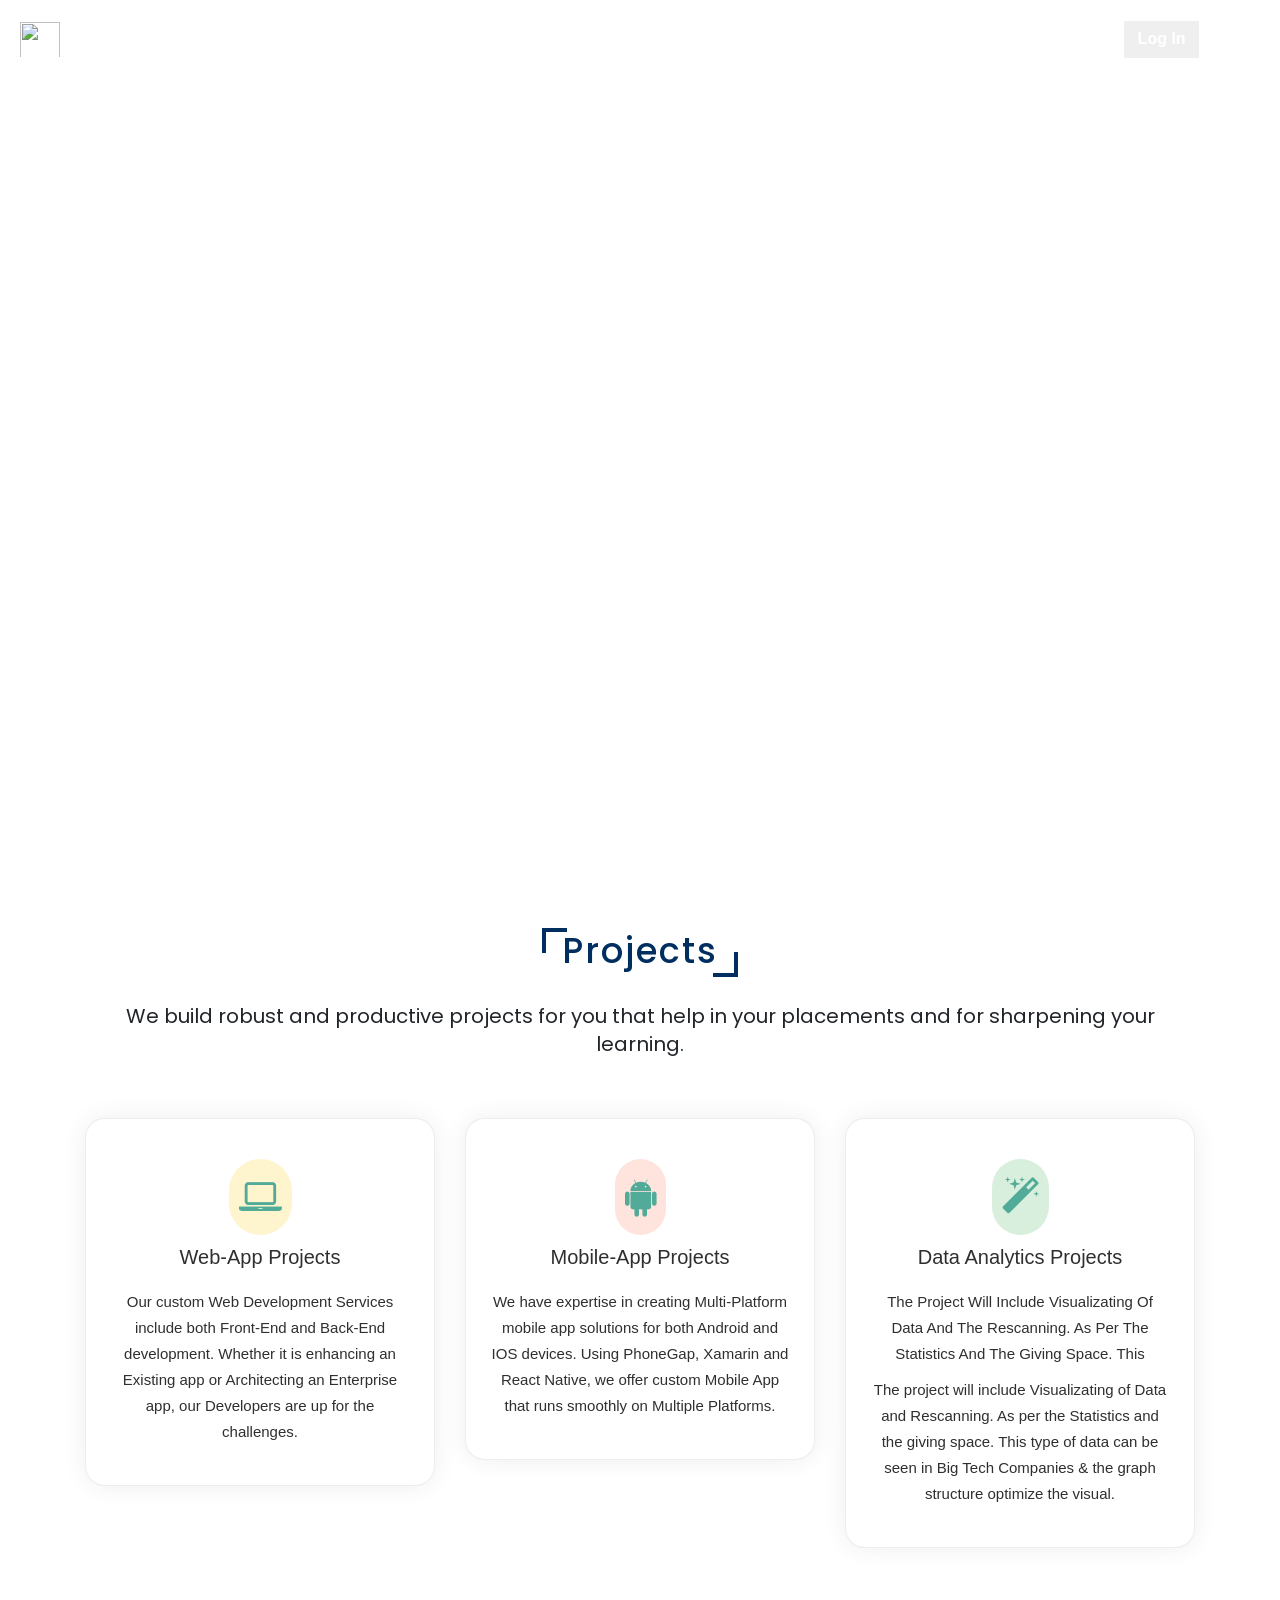
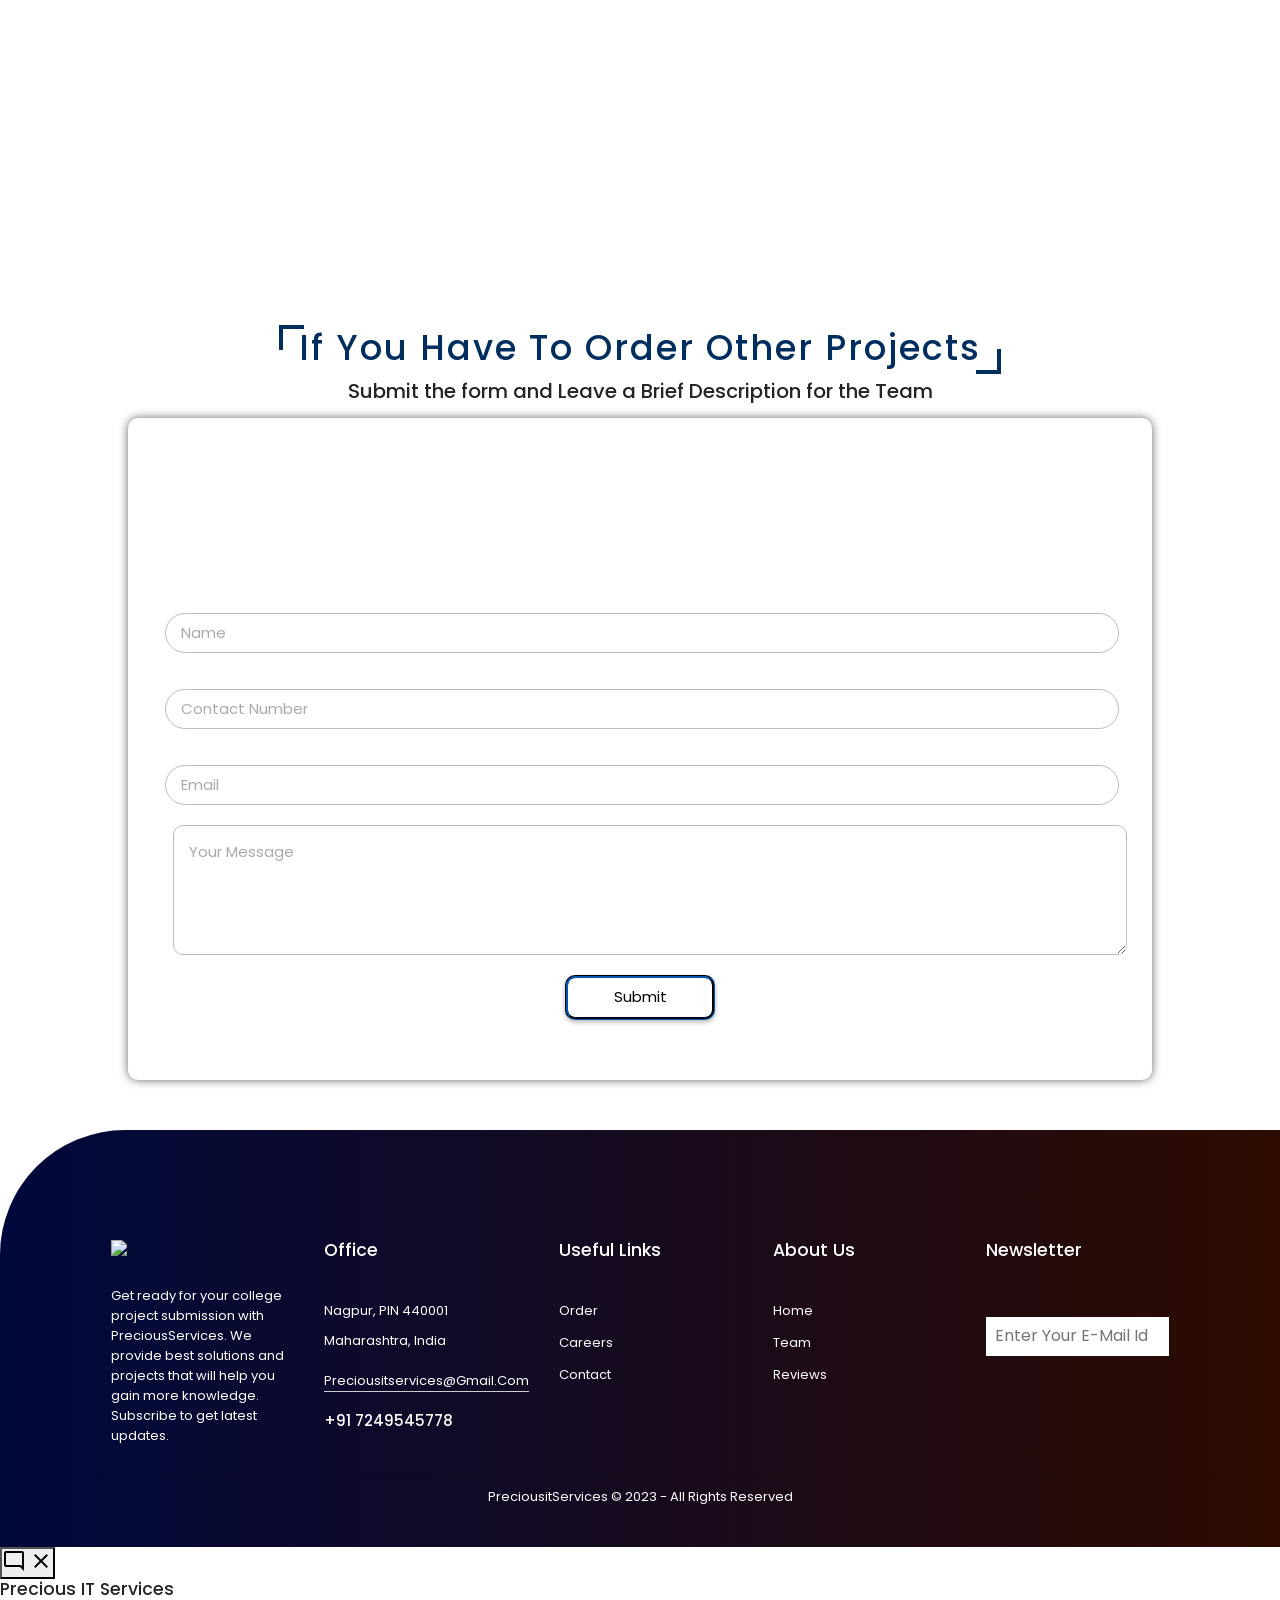
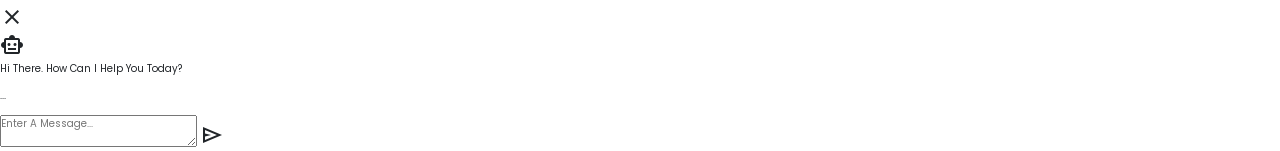
==== index.html @ ea9bac6f "Merge 4c9f98208cf8cdb0a9df28682c163d73a349647f into d1d85a013d3228b6cfa9d72f8f9e98199b10d397" ====
<!DOCTYPE html>
<html lang="en">
  <head>
    <meta charset="UTF-8" />
    <meta http-equiv="X-UA-Compatible" content="IE=edge" />
    <meta name="viewport" content="width=device-width, initial-scale=1.0" />
    <title>Precious IT Services</title>
 
    <!-- tailwindCss CDN -->
    <!-- <link href="https://cdn.jsdelivr.net/npm/tailwindcss@2.2.15/dist/tailwind.min.css" rel="stylesheet">
		<script src="https://cdn.tailwindcss.com"></script> -->
    
<!-- end ---------------->
    <link rel="stylesheet" href="./main.css" />
    

    <link
      rel="stylesheet"
      href="https://cdnjs.cloudflare.com/ajax/libs/font-awesome/5.15.3/css/all.min.css"
    />
    <script src="https://cdnjs.cloudflare.com/ajax/libs/jquery/3.6.0/jquery.min.js"></script>
    <link rel="icon" href="./images/image.png" />
    <link
      rel="stylesheet"
      href="https://cdnjs.cloudflare.com/ajax/libs/twitter-bootstrap/4.1.3/css/bootstrap.min.css"
    />
    <link
      rel="stylesheet"
      href="https://cdnjs.cloudflare.com/ajax/libs/ionicons/2.0.1/css/ionicons.min.css"
    />
    <link
      rel="stylesheet"
      href="https://cdn.jsdelivr.net/npm/bootstrap@4.5.3/dist/css/bootstrap.min.css"
      integrity="sha384-TX8t27EcRE3e/ihU7zmQxVncDAy5uIKz4rEkgIXeMed4M0jlfIDPvg6uqKI2xXr2"
      crossorigin="anonymous"
    />
    <link
      rel="stylesheet"
      href="https://stackpath.bootstrapcdn.com/font-awesome/4.7.0/css/font-awesome.min.css"
      integrity="sha384-wvfXpqpZZVQGK6TAh5PVlGOfQNHSoD2xbE+QkPxCAFlNEevoEH3Sl0sibVcOQVnN"
      crossorigin="anonymous"
    />
    <link
      href="https://fonts.googleapis.com/css2?family=Material+Symbols+Outlined"
      rel="stylesheet"
    />

    <link href="lib/bootstrap/css/bootstrap.min.css" rel="stylesheet" />
    <link href="lib/ionicons/css/ionicons.min.css" rel="stylesheet" />
    <link rel="stylesheet" href="./chatBot/style.css" />
    <link href="lib/owlcarousel/assets/owl.carousel.min.css" rel="stylesheet" />
    <link href="lib/lightbox/css/lightbox.min.css" rel="stylesheet" />
    <script
      type="text/javascript"
      src="https://cdn.jsdelivr.net/npm/@emailjs/browser@3/dist/email.min.js"
    ></script>
    
    <script type="text/javascript">
      (function () {
        emailjs.init("oUbB-IqXyvbW5JlV9");
      })();
    </script>
  </head>

  <body>
    <header class="header">
        <a href="#" class="logo"><img src="./images/pngwing.com(5).png" alt=""></a>
        <div class="fas fa-bars"></div>
        <nav class="navbar">
            <ul>
                <li><a href="#home">home</a></li>
                <li><a href="./backend/public/index.html">Projects</a></li>
                <!-- <li><a href="careers.html">career</a></li> -->
                <li><a href="#contact">contact</a></li>
                <li><a href="./ourTeam/index.html">Our team</a></li>
                <button id="login">Log In</button>
                <h3 id="name"></h3>
                <img id="image" onclick="ProfileClicked()" />
                <button onclick="logout()" id="logout">Logout</button>
            </ul>
    </nav>
    </header>

    <section id="home" class="home">
      <h1>Get IT Projects</h1>
      <h2>for Under Graduation and Post Graduation Students.</h2>
      <h2>B.E / BCA/ MCA / BSC-IT / etc.</h2>
      <div class="wave wave1"></div>
      <div class="wave wave2"></div>
      <div class="wave wave3"></div>
    </section>

    <div class="pt-5 pb-5">
      <div class="container">
        <div class="row">
          <div class="section-head col-sm-12" id="projects">
            <h1>Projects</h1>
            <p class="text-trans-none">
              We build robust and productive projects for you that help in
              your placements and for sharpening your learning.
            </p>
          </div>
          <div class="col-lg-4 col-sm-6 pointerBtn">
            <div class="item">
              <span class="icon feature_box_col_one p-3"
                ><i class="fa fa-laptop"></i
              ></span>
              <h6>Web-App Projects</h6>
              <p class="text-trans-none">
                Our custom Web Development Services include both Front-End and
                Back-End development. Whether it is enhancing an Existing app or
                Architecting an Enterprise app, our Developers are up for the
                challenges.
              </p>
            </div>
          </div>
          <div class="col-lg-4 col-sm-6 pointerBtn">
            <div class="item">
              <span class="icon feature_box_col_two p-3"
                ><i class="fa fa-android"></i
              ></span>
              <h6>Mobile-App Projects</h6>
              <p class="text-trans-none">
                We have expertise in creating Multi-Platform mobile app
                solutions for both Android and IOS devices. Using PhoneGap,
                Xamarin and React Native, we offer custom Mobile App that runs
                smoothly on Multiple Platforms.
              </p>
            </div>
          </div>
          <div class="col-lg-4 col-sm-6 pointerBtn">
            <div class="item">
              <span class="icon feature_box_col_three p-3"
                ><i class="fa fa-magic"></i
              ></span>
              <h6>Data Analytics Projects</h6>

              <p class="text-black">
                The Project will include Visualizating of Data and the
                Rescanning. As per the Statistics and the giving space. This

              <p class="text-trans-none">
                The project will include Visualizating of Data and Rescanning. As per the Statistics and the giving space. This

                type of data can be seen in Big Tech Companies & the graph
                structure optimize the visual.
              </p>
            </div>
          </div>
        </div>
      </div>
    </div>

    <script
      src="https://code.jquery.com/jquery-3.5.1.slim.min.js"
      integrity="sha384-DfXdz2htPH0lsSSs5nCTpuj/zy4C+OGpamoFVy38MVBnE+IbbVYUew+OrCXaRkfj"
      crossorigin="anonymous"
    ></script>
    <script
      src="https://cdn.jsdelivr.net/npm/bootstrap@4.5.3/dist/js/bootstrap.bundle.min.js"
      integrity="sha384-ho+j7jyWK8fNQe+A12Hb8AhRq26LrZ/JpcUGGOn+Y7RsweNrtN/tE3MoK7ZeZDyx"
      crossorigin="anonymous"
    ></script>

    <a href="#" class="back-to-top"><i class="ion-ios-arrow-up"></i></a>

    <section class="counters">
      <div class="container">
        <div class="pointerBtn">
          <i class="far fa-clock fa-4x"></i>
          <div class="counter" data-target="24">24+</div>
          <h3>Working Hours/Week</h3>
        </div>
        <div class="pointerBtn">
          <i class="fas fa-gift fa-4x"></i>
          <div class="counter" data-target="60">60+</div>
          <h3>Projects Sold</h3>
        </div>
        <div class="pointerBtn">
          <i class="fas fa-users fa-4x"></i>
          <div class="counter" data-target="52">52+</div>
          <h3>Happy Clients</h3>
        </div>
        <div class="pointerBtn">
          <i class="fas fa-award fa-4x"></i>
          <div class="counter" data-target="13">13+</div>
          <h3>Awards Received</h3>
        </div>
      </div>
    </section>

    <section id="contact" class="contact">
      <h1 class="heading">If You Have to Order Other Projects</h1>
      <h2 class="text-trans-none">Submit the form and Leave a Brief Description for the Team</h2>
    </section>

    <!-- Contact Us Form -->
    <div class="contact-in">
      <div class="contact-map">
        <iframe
          src="https://www.google.com/maps/embed?pb=!1m14!1m8!1m3!1d14886.873203334077!2d79.1199471!3d21.1237941!3m2!1i1024!2i768!4f13.1!3m3!1m2!1s0x3bd4c76047f90e8f%3A0xbab3e39d03c3251c!2sPrecious!5e0!3m2!1sen!2sin!4v1687299954489!5m2!1sen!2sin"
          width="100%"
          height="auto"
          style="border: 0"
          allowfullscreen=""
          loading="lazy"
        ></iframe>
      </div>
      <div class="contact-form">
        <form action="" id="contact-form">
        <input
          type="text"
          name="name"
          placeholder="Name"
          id="name"
          class="contact-form-txt"
          pattern="^[A-Za-z\- ']+$"
          required
        />
        <span id="name-error" class="error"></span> <!-- Validation error message for Name -->
        <input
          type="number"
          id="number"
          name="phone"
          pattern="[0-9]{10,12}"
          required
          placeholder="Contact Number"
          minlength="10"
          maxlength="12"
          class="contact-form-phone"
        />
        <span id="phone-error" class="error"></span> <!-- Validation error message for Contact Number -->
        <input
          type="email"
          name="email"
          placeholder="Email"
          id="mail"
          class="contact-form-email"
          required
        />
        <span id="email-error" class="error"></span> <!-- Validation error message for Email -->
        <textarea
          placeholder="Your Message"
          id="message"
          name="message"
          class="contact-form-txtarea"
          required
        ></textarea>
        <span id="message-error" class="error"></span> <!-- Validation error message for Message -->
        <button class="contact-form-btn" id="contact_sbmt_btn">Submit</button>
      </form>
      </div>
    </div>

    <!-- <div class="footer">
        <div class="footer-top">
            <div class="container">
                <div class="row">
                    <div class="col-lg-3 col-md-6 footer-links">
                        <h4>About Us</h4>
                        <ul>
                            <li><i class="ion-ios-arrow-forward"></i> <a href="index.html">Home</a></li>
                            <li><i class="ion-ios-arrow-forward"></i> <a href="Team.html">Team</a></li>
                            <li><i class="ion-ios-arrow-forward"></i> <a href="index.html#service">Reviews</a></li> -->
    <!-- <li><i class="ion-ios-arrow-forward"></i> <a href="#">Terms & condition</a></li> -->
    <!-- <li><i class="ion-ios-arrow-forward"></i> <a href="#">Privacy policy</a></li> -->
    <!-- </ul>
                    </div>

                    <div class="col-lg-3 col-md-6 footer-links">
                        <h4>Useful Links</h4>
                        <ul>
                            <li><i class="ion-ios-arrow-forward"></i> <a href=".index.html#portfolio">Order</a></li> -->
    <!-- <li><i class="ion-ios-arrow-forward"></i> <a href="#team">Team</a></li> -->
    <!-- <li><i class="ion-ios-arrow-forward"></i> <a href="careers.html">careers</a></li>
                            <li><i class="ion-ios-arrow-forward"></i> <a href="tel:7249545778">Contact</a></li> -->
    <!-- <li><i class="ion-ios-arrow-forward"></i> <a href="#faq">FAQ</a></li> -->
    <!-- </ul>
                    </div>

                    <div class="col-lg-3 col-md-6 footer-contact" style="font-size: 1.5rem;">
                        <h4>Contact Us</h4>
                        <p>
                            Nagpur, Maharashtra, India<br>
                            <a href="tel:7249545778" style="color: white;"><strong>Phone:</strong> +91
                                7249545778<br></a>
                            <a href="mailto:syedimtiyazali141@gmail.com" style="color: white; font-size: 1.3rem;">
                                <strong>Email:</strong> PreciousItServices@gmail.com<br></a>
                        </p>

                        <div class="social-links"> -->
    <!-- <a href="https://www.facebook.com/"><i class="ion-logo-facebook"></i></a> -->
    <!-- <a href="https://twitter.com/login?lang=en"><i class="ion-logo-twitter"></i></a> -->
    <!-- <a href="https://www.linkedin.com/in/imtiyaz-sde"><i class="ion-logo-linkedin"></i></a> -->
    <!-- <a href="https://www.instagram.com/"><i class="ion-logo-instagram"></i></a> -->
    <!-- <a href="mailto:syedimtiyazali141@gmail.com"><i class="ion-logo-googleplus"></i></a>
                        </div>

                    </div>

                    <div class="col-lg-3 col-md-6 footer-newsletter">
                        <h4>Subscription</h4>
                        <p>We Provide best solution and projects that will gain your knowledge. Subscribe and get Latest
                            Updates</p>
                        <input type="email" placeholder="Email" pname="email"><input id="subs" type="submit"
                            value="Subscribe">
                    </div>

                </div>
            </div>
        </div>

        <div class="container">
            <div class="row align-items-center">
                <div class="col-md-6 copyright" style="color: #fff; font-size: 1.3rem;">
                    Copyright &copy; 2023 PreciousitServices. All Rights Reserved.
                </div>
            </div>
        </div>
    </div> -->

    <!-- Footer-->
    <footer>
      <div class="row_f">
        <div class="col">
          <img src="./images/pngwing.com(5).png" class="logo_f" />
          <p class="text-trans-none">
            Get ready for your college project submission with PreciousServices.
            We provide best solutions and projects that will help you gain more knowledge.
            Subscribe to get latest updates.
          </p>
        </div>
        <div class="col">
          <h3>Office</h3>
          <p>Nagpur, PIN 440001</p>
          <p>Maharashtra, India</p>
          <p class="email">preciousitservices@gmail.com</p>
          <h4>+91 7249545778</h4>
        </div>
        <div class="col">
          <h3>Useful Links</h3>
          <ul>
            <li><a href=".index.html#portfolio">Order</a></li>
            <!-- <li> <a href="#team">Team</a></li> -->
            <li><a href="careers.html">careers</a></li>
            <li><a href="tel:7249545778">Contact</a></li>
            <!-- <li> <a href="#faq">FAQ</a></li> -->
          </ul>
        </div>
        <div class="col">
          <h3>About Us</h3>
          <ul>
            <li><a href="index.html">Home</a></li>
            <li><a href="./backend/public/ourTeam/index.html">Team</a></li>
            <li><a href="index.html#service">Reviews</a></li>
            <!-- <li><a href="#">Terms & condition</a></li> -->
            <!-- <li> <a href="#">Privacy policy</a></li> -->
          </ul>
        </div>
        <div class="col">
          <h3>Newsletter</h3>
          <form>
            <i class="icon ion-md-mail"></i>
            <input type="email" placeholder="Enter your e-mail id" required />
            <button type="submit"><i class="icon ion-md-send"></i></button>
          </form>
        </div>
      </div>
      <hr>
      <p class="copyright">
        PreciousitServices &copy; 2023 - All Rights Reserved
      </p>
    </footer>

    <!--   Chat Bot   -->
    <button class="chatbot__button">
      <span class="material-symbols-outlined">mode_comment</span>
      <span class="material-symbols-outlined">close</span>
    </button>
    <div class="chatbot">
      <div class="chatbot__header">
        <h3 class="chatbox__title">Precious IT Services</h3>
        <span class="material-symbols-outlined">close</span>
      </div>
      <ul class="chatbot__box">
        <li class="chatbot__chat incoming">
          <span class="material-symbols-outlined">smart_toy</span>
          <p>Hi there. How can I help you today?</p>
        </li>
        <li class="chatbot__chat outgoing">
          <p>...</p>
        </li>
      </ul>
      <div class="chatbot__input-box">
        <textarea
          class="chatbot__textarea"
          placeholder="Enter a message..."
          required
        ></textarea>
        <span id="send-btn" class="material-symbols-outlined">send</span>
      </div>
    </div>
    <!--  chat bot finish  -->
    
    <script src="./js/contact.js"></script>
    <script src="./chatBot/script.js"></script>
    <script src="./js/login.js"></script>
    <script src="./main.js"></script>
    <script src="./js/theme.js"></script>
    
    
    <script>
      // Function to scroll to the top smoothly
      function scrollToTop() {
        window.scrollTo({
          top: 0,
          behavior: "smooth",
        });
      }

      // Add an event listener to the "scroll to top" button
      const backToTopButton = document.querySelector(".back-to-top");
      backToTopButton.addEventListener("click", scrollToTop);

      // Add an event listener to show/hide the button based on scroll position
      window.addEventListener("scroll", () => {
        if (document.documentElement.scrollTop > 100) {
          backToTopButton.style.display = "block";
        } else {
          backToTopButton.style.display = "none";
        }
      });
    </script>
  </body>
</html>
---- main.css ----
@import url("https://fonts.googleapis.com/css2?family=Poppins:ital,wght@0,200;0,300;0,400;0,500;1,100;1,300;1,400;1,500&display=swap");

* {
  font-family: "Poppins", sans-serif;
  margin: 0;
  padding: 0;
  box-sizing: border-box;
  text-transform: capitalize;
  transition: all 0.2s linear;
  text-decoration: none;
  scroll-behavior: smooth;
}

html {
  font-size: 62.5%;
  scroll-behavior: smooth;
}

body {
  overflow-x: hidden;
}

.heading,
.clients .section-header h2,
.section-head h1,
.testimonials .section-header h2,
.section-head-1 h4 {
  margin: 2rem;
  padding-top: 6rem;
  display: inline-block;
  font-size: 3.5rem;
  color: #002e5f;
  position: relative;
  letter-spacing: 0.2rem;
}

.heading::before,
.heading::after,
.clients .section-header h2::before,
.clients .section-header h2::after,
.section-head h1::before,
.section-head h1::after,
.testimonials .section-header h2::before,
.testimonials .section-header h2::after,
.section-head-1 h4::before,
.section-head-1 h4::after {
  content: "";
  position: absolute;
  height: 2.5rem;
  width: 2.5rem;
  border-top: 0.4rem solid #002e5f;
  border-left: 0.4rem solid #002e5f;
}

.faq .heading::before,
.faq .heading::after {
  border-top: 0.4rem solid #00bfff;
  border-left: 0.4rem solid #00bfff;
}

.heading::before,
.clients .section-header h2::before,
.section-head h1::before,
.testimonials .section-header h2::before,
.section-head-1 h4::before {
  top: 5.8rem;
  left: -2rem;
}

.heading::after,
.clients .section-header h2::after,
.section-head h1::after,
.testimonials .section-header h2::after,
.section-head-1 h4::after {
  bottom: -0.5rem;
  right: -2rem;
  transform: rotate(180deg);
}


.text-trans-none {
  text-transform: none;
}

/*------ dark mode -----*/
label{
  position: absolute;
  width: 45px;
  height: 22px;
  right: 2px;
  top:12px;
  border: 2px solid;
  border-radius: 20px;
}
label:before{
  position: absolute;
  content: "";
  width:  20px;
  height: 20px;
  left: 1px;
  top:1px;
  border-radius: 50%;
  cursor: pointer;
  background: #000;
  transition: 0.4s;
}

label.active:before{
  left: 23px;
  background: #fff;
  /* background: black; */
}
body.night{
  background: #000;
  color: #fff;
 
}

/* ---------- */

.row .btn {
  outline: none;
  border: none;
  border-radius: 5rem;
  background: white;
  border-style: groove;
  border-color: #002e5f;
  font-size: 1.5rem;
  cursor: pointer;
  height: 3.5rem;
  width: 15rem;
  box-shadow: 0 0.2rem 0.5rem rgba(0, 0, 0, 0.3);
}

.communicate .btn {
  outline: none;
  border: none;
  border-radius: 5rem;
  background: white;
  border-style: groove;
  border-color: #002e5f;
  font-size: 1.5rem;
  cursor: pointer;
  height: 3.5rem;
  width: 15rem;
  box-shadow: 0 0.2rem 0.5rem rgba(0, 0, 0, 0.3);
}

.row .btn:hover {
  letter-spacing: 0.1rem;
  opacity: 0.9;
  color: white;
  background: #002e5f;
}

.communicate .btn:hover {
  letter-spacing: 0.1rem;
  opacity: 0.9;
  color: white;
  background: #00bfff;
}

.header {
  display: flex;
  align-items: center;
  justify-content: space-between;
  width: 100%;
  padding: 1rem 2rem;
  position: fixed;
  top: 0;
  left: 0;
  z-index: 100;
  position: fixed;
}

.header .logo img {
  width: 4rem;
  height: 4rem;
  padding-bottom: 0.5em;
  top: 0;
  left: 0;
}

.header .navbar ul {
  list-style-type: none;
  display: flex;
  align-items: center;
  padding-top: 0.5rem;
  justify-content: space-around;
}


.header .navbar ul button {
  width: 6vw;
  height: 4.3vh;
  flex-wrap: wrap;
  /* background: transparent; */
  color: rgb(255, 255, 255);
  font-size: medium;
  border: 0.5px solid white;
  font-family: "Segoe UI", Tahoma, Geneva, Verdana, sans-serif;
  font-weight: 600;
  padding: 1px;
  justify-content: center;
  text-align: center;
}


.header .navbar ul button:hover {
  background-color: #227ebb;
  transition: 0.2s;
  transform: ease-in-out;
}

/* name of the user */
.nameCSS {
  color: white;
  margin: 0 1em;
  border: 0.5px solid white;
  padding: 0.2em;
  font-weight: 550;
}

/* image for user */
#image {
  width: 5em;
  border-radius: 50%;
  cursor: pointer;
}

/* logout btn */
#logout {
  margin: 0.2em 1em 0.1em 1em;
  display: none;
}
/* .login {
  margin: 0.2em 1em 0.1em 1em;
  border: none;
  background-color: #2d0b00;
} */

.header .navbar ul li {
  margin: 0 1.5rem;
}

.header .navbar ul li a {
  font-size: 2rem;
  color: #fff;
}

.header .navbar ul li a:hover {
  color: #2d5c6b;
  text-decoration: underline;
}

.header .logo i {
  padding: 0.5rem;
}

.header .fa-bars {
  color: #fff;
  cursor: pointer;
  font-size: 3rem;
  display: none;
}

.home {
  min-height: 100vh;
  width: 100vw;
  background-image: url(./images/img1.jpg);
  background-size: cover;
  display: flex;
  align-items: center;
  justify-content: center;
  flex-flow: column;
  text-align: center;
  padding: 0 1rem;
  position: relative;
  overflow: hidden !important;
}

.home h1 {
  color: #fff;
  font-size: 5.5rem;
}

.home h2 {
  color: #fff;
  font-size: 3rem;
}

.home .wave {
  position: absolute;
  bottom: -0.5rem;
  left: 0;
  height: 11rem;
  width: 100%;
  background: url(../public/home/images/wave.png);
  background-size: 100rem 11rem;
  animation: waves 8s linear infinite;
  background-repeat: repeat-x;
}

.home .wave2 {
  animation-direction: reverse;
  animation-duration: 6s;
  opacity: 0.3;
}

.home .wave3 {
  animation-duration: 4s;
  opacity: 0.5;
}

@keyframes waves {
  0% {
    background-position-x: 0;
  }

  100% {
    background-position-x: 100rem;
  }
}

.about {
  min-height: 55vh;
  width: 100vw;
  top: -3rem;
  text-align: center;
  position: relative;
  overflow: hidden;
  line-height: 10rem;
}

.about .row {
  line-height: 4rem;
  display: flex;
  align-items: center;
  justify-content: space-around;
  padding: 0 4rem;
}

.about .row .content {
  text-align: center;
}

.about .row .content h3 {
  font-size: 3rem;
  color: black;
}

.about .row .content p {
  font-size: 2rem;
  color: #333;
  padding: 1rem 0;
}

.pt-5 .container .row .section-head p {
  font-size: 2rem;
  padding: 1rem 0;
  
}

.section-head {
  margin-bottom: 60px;
  text-align: center;
  margin-top: -8rem;
  text-emphasis-color: #fff;
}

.section-head p {
  font-size: 20px;
  line-height: 28px;
  text-align: center;
}

.item {
  background-color: #1e1d1d;
  text-align: center;
  padding: 30px 25px;
  box-shadow: 0 0 25px rgba(0, 0, 0, 0.07);
  border-radius: 20px;
  margin-bottom: 30px;
  margin-top: -2rem;
  border: 5px solid rgba(0, 0, 0, 0.07);
  -webkit-transition: all 0.5s ease 0s;
  transition: all 0.5s ease 0s;
}

.item:hover {
  background: #c8d8e4;
  box-shadow: 0 8px 20px 0 rgba(0, 0, 0, 0.2);
  -webkit-transition: all 0.5s ease 0s;
  transition: all 0.5s ease 0s;
}

.item:hover .item,
.item:hover span.icon {
  background: #fff;
  border-radius: 10px;
  -webkit-transition: all 0.5s ease 0s;
  transition: all 0.5s ease 0s;
}

.item h6 {
  font-size: 2rem;
}

.item:hover h6,
.item:hover p {
  color: #2b6777;
  text-emphasis-color: #fff;
  -webkit-transition: all 0.5s ease 0s;
  transition: all 0.5s ease 0s;
}

.item .icon {
  font-size: 40px;
  margin-bottom: 25px;
  color: yellow;
  width: 90px;
  height: 90px;
  line-height: 96px;
  border-radius: 50px;
}

.item .feature_box_col_one {
  background: rgba(247, 198, 5, 0.2);
  color: #52ab98;
}

.item .feature_box_col_two {
  background: rgba(255, 77, 28, 0.15);
  color: #52ab98;
}

.item .feature_box_col_three {
  background: rgba(0, 147, 38, 0.15);
  color: #52ab98;
}

.item .feature_box_col_four {
  background: rgba(0, 108, 255, 0.15);
  color: #52ab98;
}

.item .feature_box_col_five {
  background: rgba(146, 39, 255, 0.15);
  color: #52ab98;
}

.item .feature_box_col_six {
  background: rgba(23, 39, 246, 0.15);
  color: #52ab98;
}

.item p {
  font-size: 15px;
  line-height: 26px;
  color: #2f2f2f;
}

.item h6 {
  margin-bottom: 20px;
  color: #2f2f2f;
}

.counters {
  background-image: url(../images/img2.jpg);
  background-size: cover;
  background-attachment: fixed;
  background-repeat: no-repeat;
  color: #fff;
  padding: 40px 20px;
}

.counters .container {
  display: grid;
  grid-template-columns: repeat(4, 1fr);
  grid-gap: 30px;
  text-align: center;
}

.counters i {
  color: #fff;
  margin-bottom: 5px;
}

.counters .counter {
  font-size: 45px;
  margin: 10px 0;
}

@media (max-width: 700px) {
  .counters .container {
    grid-template-columns: repeat(2, 1fr);
  }

  .counters .container > div:nth-of-type(1),
  .counters .container > div:nth-of-type(2) {
    border-bottom: 1px lightskyblue solid;
    padding-bottom: 20px;
  }

  .header .navbar ul button {
    width: fit-content;
    height: 3.5vh;
    flex-wrap: wrap;
    background: transparent;
    color: white;
    font-size: large;
    border: 0.5px solid white;
    font-family: "Segoe UI", Tahoma, Geneva, Verdana, sans-serif;
    font-weight: 600;
  }

  .header .navbar ul button:hover {
    text-decoration: underline;
    background: none;
    color: #1da1f2;
  }

  .nameCSS {
    color: rgb(16, 16, 16);
    margin: 0 1em;
    padding: 0.2em;
    font-weight: 550;
    text-decoration: underline;
  }

  .col {
    flex-basis: 100%;
    margin-top: 20px;
  }
}

.section-head-1 {
  margin-bottom: 60px;
  background-size: 200%;
  background-position: left;
}

.section-head-1 p {
  color: #333;
 
  font-size: 20px;
  line-height: 28px;
  text-align: center;
}

.item {
  background: #fff;
  text-align: center;
  padding: 30px 25px;
  box-shadow: 0 0 25px rgba(0, 0, 0, 0.07);
  border-radius: 20px;
  margin-bottom: 30px;
  border: 1px solid rgba(0, 0, 0, 0.07);
  -webkit-transition: all 0.7s ease 0s;
  transition: all 0.7 ease 0s;
}

.item:hover {
  background-image: linear-gradient(to bottom right, #66ffcc 0%, #ffccff 100%);
  background-position: right;
  transition: background-position 3s;
  box-shadow: 0 1px 1px 0 rgba(0, 0, 0, 0.2);
  -webkit-transition: all 0.5s ease 0s;
  transition: all 0.7s ease 0s;
}

.item:hover .item,
.item:hover span.icon {
  background: #fff;
  border-radius: 10px;
  -webkit-transition: all 0.5s ease 0s;
  transition: all 0.5s ease 0s;
}

.item:hover h6,
.item:hover p {
  color: #2b6777;
  -webkit-transition: all 0.5s ease 0s;
  transition: all 0.5s ease 0s;
}

.item .icon {
  font-size: 40px;
  margin-bottom: 25px;
  color: yellow;
  width: 90px;
  height: 90px;
  line-height: 96px;
  border-radius: 50px;
}

.item .feature_box_col_one {
  background: rgba(247, 198, 5, 0.2);
  color: #52ab98;
}

.item .feature_box_col_two {
  background: rgba(255, 77, 28, 0.15);
  color: #52ab98;
}

.item .feature_box_col_three {
  background: rgba(0, 147, 38, 0.15);
  color: #52ab98;
}

.item .feature_box_col_four {
  background: rgba(0, 108, 255, 0.15);
  color: #52ab98;
}

.item .feature_box_col_five {
  background: rgba(146, 39, 255, 0.15);
  color: #52ab98;
}

.item .feature_box_col_six {
  background: rgba(23, 39, 246, 0.15);
  color: #52ab98;
}

.item p {
  font-size: 15px;
  font-family: "Varela Round", Arial, "Helvetica Neue", Helvetica, sans-serif;
  line-height: 26px;
}

.item h6 {
  margin-bottom: 20px;
  font-family: "Varela Round", Arial, "Helvetica Neue", Helvetica, sans-serif;
  color: #2f2f2f;
}

.communicate {
  text-align: center;
  align-items: center;
  background-image: url(../images/img3.jpg);
  background-repeat: no-repeat;
  background-size: cover;
  background-attachment: fixed;
  color: #fff;
  min-height: 35vh;
  padding: 40px 20px;
}

.communicate h3 {
  margin-top: 3rem;
  font-size: 3rem;
}

.communicate p {
  font-size: 2rem;
}

.testimonials {
  position: relative;
  padding: 90px 0 60px 0;
  background: #f2f2f2;
}

.testimonials .testimonial-item {
  position: relative;
  margin: 0 15px 30px 15px;
  background: #ffffff;
}

.testimonials .testimonial-img {
  position: relative;
  background: #000000;
  overflow: hidden;
}

.testimonials .testimonial-text {
  position: relative;
  width: 100%;
  padding: 30px 15px;
  text-align: center;
  background: #ffffff;
}

.testimonials .testimonial-text h3 {
  font-size: 18px;
  font-weight: 700;
  margin-bottom: 10px;
}

.testimonials .testimonial-text h4 {
  font-size: 12px;
  font-weight: 300;
  text-transform: uppercase;
}

.testimonials .testimonial-text p {
  margin: 0;
  font-size: 16px;
  font-weight: 300;
}

.testimonials .owl-nav,
.testimonials .owl-dots {
  margin-top: 5px;
  text-align: center;
}

.testimonials .owl-dot {
  display: inline-block;
  margin: 0 5px;
  width: 12px;
  height: 12px;
  border-radius: 50%;
  background-color: #dddddd;
}

.testimonials .owl-dot.active {
  background-color: #4f84c4;
}

@media (max-width: 575px) {
  .testimonials .testimonial-text {
    padding: 25px;
  }

  .header .navbar ul button {
    margin: 0.3em 0 !important;
  }

  #image {
    padding: 0.3em 0 !important;
  }
}

.clients {
  position: relative;
  padding: 90px 0;
  text-align: center;
  margin-top: -10rem;
  margin-bottom: -10rem;
}

.clients .section-header p {
  padding-bottom: 10px;
  margin-top: 2.5rem;
  text-align: center;
  font-size: 2rem;
  color: #333;
  padding: 1rem 0;
}

.clients img {
  max-width: 100%;
  opacity: 1;
  transition: 0.3s;
  padding: 15px 0;
}

.clients img:hover {
  opacity: 0.5;
}

.clients .owl-nav,
.clients .owl-dots {
  margin-top: 5px;
  text-align: center;
}

.clients .owl-dot {
  display: inline-block;
  margin: 0 5px;
  width: 12px;
  height: 12px;
  border-radius: 50%;
  background-color: #ddd;
}

.clients .owl-dot.active {
  background-color: #4f84c4;
}

.team {
  min-width: 100vw;
  min-height: 95vh;
  text-align: center;
  background-color: #222;
}

.team .heading {
  color: #00bfff;
}

.team .heading::before,
.team .heading::after {
  border-color: #00bfff;
}

.team .row {
  display: inline-block;
  flex-direction: row;
  align-items: center;
  justify-content: center;
}

.team .row .card {
  height: 35rem;
  width: 25rem;
  background-color: #fff;
  text-align: center;
  margin: 5rem 5rem;
  position: relative;
  overflow: hidden;
  -webkit-box-reflect: below 5px linear-gradient(transparent 70%, #0004);
  transition: 0.5s;
}

.team .row .card:hover {
  transform: translateY(-10px);
  cursor: pointer;
}

.team .row .card .image {
  margin: 1rem 0;
  padding-top: 4rem;
}

.team .row .card .image img {
  height: 13rem;
  width: 13rem;
  border-radius: 50%;
  border: 0.5rem solid #fff;
  box-shadow: 0 0 0.5rem rgba(0, 0, 0, 0.3);
  object-fit: cover;
}

.team .row .card .info h3 {
  font-size: 2rem;
  color: #333;
}

.team .row .card .info span {
  font-size: 1.8rem;
  color: #00bfff;
}

.team .row .card .info .icons a {
  margin-top: 4rem;
  padding-top: 0 1rem;
  font-size: 2rem;
  color: #333;
  align-items: center;
  justify-content: center;
  padding: 1rem;
}

.team .row .card .info .icons .fa-facebook-f:hover {
  color: #4267b2;
  text-decoration: none;
}

.team .row .card .info .icons .fa-twitter:hover {
  color: #1da1f2;
  text-decoration: none;
}

.team .row .card .info .icons .fa-instagram:hover {
  color: #c13584;
  text-decoration: none;
}

.team .row .card .info .icons .fa-linkedin:hover {
  color: #2867b2;
  text-decoration: none;
}

.team .row .card::before,
.team .row .card::after {
  content: "";
  position: absolute;
  border-radius: 50%;
  height: 13.5rem;
  width: 13.5rem;
  z-index: -1;
}

.team .row .card::before {
  background: #00bfff;
  top: -3rem;
  right: -4rem;
}

.team .row .card::after {
  background: #ccc;   
  bottom: -3rem;
  left: -4rem;
}

.contact {
  text-align: center;
  align-items: center;
}

.contact .heading {
  margin-bottom: 1rem;
}

.contact h2 {
  margin-bottom: 1.5rem;
}

.contact-in {
  width: 80%;
  height: auto;
  margin: auto auto 5rem auto;
  display: flex;
  flex-direction: column;
  flex-wrap: wrap;
  padding: 10px;
  border-radius: 10px;
  background: #fff;
  box-shadow: 0px 0px 10px 0px #666;
}

.contact-map {
  width: 100%;
  height: auto;
  flex: 50%;
}
.contact-map iframe {
  width: 100%;
  height: 100%;
}

.contact-form {
  width: 100%;
  height: auto;
  flex: 50%;
  text-align: left;
}
.contact-form-txt {
  margin-left: 2rem;
  width: 95%;
  height: 40px;
  color: #000;
  border: 1px solid #bcbcbc;
  border-radius: 50px;
  outline: none;
  margin-bottom: 20px;
  padding: 15px;
}
.contact-form-email {
  margin-left: 2rem;
  width: 95%;
  height: 40px;
  color: #000;
  border: 1px solid #bcbcbc;
  border-radius: 50px;
  outline: none;
  margin-bottom: 20px;
  padding: 15px;
  text-transform: none;
}
.contact-form-txt::placeholder {
  color: #aaa;
  font-size: 1.5rem;
}
.contact-form-email::placeholder {
  color: #aaa;
  font-size: 1.5rem;
}
.contact-form-txtarea {
  margin-left: 2rem;
  width: 95%;
  height: 130px;
  color: #000;
  border: 1px solid #bcbcbc;
  border-radius: 10px;
  outline: none;
  margin-bottom: 20px;
  padding: 15px;
  font-family: "Poppins", sans-serif;
}
.contact-form-txtarea::placeholder {
  color: #aaa;
  font-size: 1.5rem;
}

.contact-form-btn {
  /* margin-left: 59rem; */
  outline: none;
  border: none;
  border-radius: 1rem;
  background: white;
  border-style: groove;
  border-color: #002e5f;
  font-size: 1.5rem;
  cursor: pointer;
  height: 4.5rem;
  width: 15rem;
  box-shadow: 0 0.2rem 0.5rem rgba(0, 0, 0, 0.3);
}
.contact-form-btn:hover {
  letter-spacing: 0.1rem;
  opacity: 0.9;
  color: white;
  background: #002e5f;
}
.contact-form-phone {
  margin-left: 2rem;
  width: 95%;
  height: 40px;
  color: #000;
  border: 1px solid #bcbcbc;
  border-radius: 50px;
  outline: none;
  margin-bottom: 20px;
  padding: 15px;
}
.contact-form-phone::placeholder {
  color: #aaa;
  font-size: 1.5rem;
}

footer {
  width: 100%;
  position: relative;
  background: linear-gradient(to right, #00093c, #2d0b00);
  color: #fff;
  padding: 100px 0px 30px;
  border-top-left-radius: 125px;
  font-size: 13px;
  line-height: 20px;
}

.row_f {
  width: 85%;
  margin: auto;
  display: flex;
  flex-wrap: wrap;
  align-items: flex-start;
  justify-content: space-between;
}

.logo_f {
  width: 30%;
  margin-bottom: 30px;
}

.col {
  flex-basis: 25%;
  padding: 10px;
}

.col h3 {
  width: fit-content;
  margin-bottom: 40px;
  position: relative;
}

.email {
  width: fit-content;
  border-bottom: 1px solid #ccc;
  margin: 20px 0;
}

ul li {
  list-style: none;
  margin-bottom: 12px;
}

ul li a {
  text-decoration: none;
  color: white;
}

form {
  display: flex;
  flex-direction: column;
  margin-top: 15px;
  align-items: center;
  justify-content: space-between;
  margin-bottom: 50px;
}

form .ion-md-mail {
  font-size: 18px;
  margin-right: 10px;
}

form input {
  width: 100%;
  /* background: transparent; */
  padding: 0.6em;
  margin: 1em;
  color: #ccc;
  border: 0;
  outline: none;
  font-size: 16px;
}
.input-wrapper {
  display: flex;
}
form button {
  background: transparent;
  border: 0;
  outline: none;
  cursor: pointer;
}

form button .ion-md-send {
  font-size: 16px;
  color: #ccc;
}

hr {
  width: 90%;
  border: 0;
  border-bottom: 1px solid #ccc;
  margin: 20px auto;
}

.copyright {
  text-align: center;
}

.back-to-top {
  position: fixed;
  display: none;
  background-color: #002e5f;
  color: #ffffff;
  width: 45px;
  height: 45px;
  text-align: center;
  line-height: 1;
  font-size: 44px;
  left: 15px;
  bottom: 15px;
  transition: background-color 0.3s;
  border-radius: 0.2em;
  /* Change 'background' to 'background-color' */
  z-index: 9;
}

.back-to-top i {
  color: #ffffff;
}

/* Add hover effect to the background color */
.back-to-top:hover {
  background-color: black;
}

.back-to-top i:hover {
  color: #ffffff;
}

.faq {
  min-height: 70vh;
  width: 100vw;
  text-align: center;
  padding: 0 2rem;
  background: url(../images/faq.jpg);
  background-repeat: no-repeat;
  background-size: cover;
}

.faq .row {
  display: flex;
  align-items: center;
  justify-content: center;
  padding: 0 2rem;
}

.faq .row .accordion-container {
  width: 50%;
  text-align: left;
}

.faq .row .accordion {
  margin-left: 1rem;
  margin-right: 2rem;
}

.faq .row .accordion-container .accordion .accordion-header {
  background-color: #00bfff;
  margin: 1rem 0;
  box-shadow: 0.1rem 0.1rem 0.3rem rgba(0, 0, 0, 0.3);
  cursor: pointer;
  margin-left: 1rem;
  margin-right: 2rem;
}

.faq .row .accordion-container .accordion .accordion-header span {
  display: inline-block;
  text-align: center;
  height: 4rem;
  width: 5rem;
  line-height: 4rem;
  font-size: 2rem;
  background: #333;
  color: #fff;
  clip-path: polygon(0% 0%, 75% 0%, 100% 50%, 75% 100%, 0% 100%);
}

.faq .row .accordion-container .accordion .accordion-header h3 {
  display: inline;
  color: #333;
  font-weight: 400;
  padding-left: 0.5rem;
  font-size: 1.5rem;
}

.faq .row .accordion-container .accordion .accordion-body {
  padding: 1rem;
  color: #444;
  box-shadow: 0.1rem 0.1rem 0.3rem rgba(0, 0, 0, 0.3);
  background-color: #fff;
  font-size: 1.3rem;
  display: none;
  margin-left: 1rem;
  margin-right: 2rem;
}

@media (max-width: 1200px) {
  .faq {
    min-height: 70vh;
  }

  .header .navbar ul button {
    width: fit-content;
    height: 100%;
    padding: 0 0.3em;
  }
}

@media (max-width: 1000px) {
  html {
    font-size: 50%;
  }

  .header .navbar ul button {
    width: fit-content;
    height: 3.5vh;
    flex-wrap: wrap;
    background: transparent;
    /* color: rgb(85, 85, 85); */
    font-size: large;
    border: 0.5px solid rgb(0, 0, 0);
    font-family: "Segoe UI", Tahoma, Geneva, Verdana, sans-serif;
    font-weight: 600;
    padding: 2em;
  }

  .header .navbar ul button:hover {
    text-decoration: underline;
    background: none;
    color: #1da1f2;
  }

  .nameCSS {
    color: rgb(16, 16, 16);
    margin: 0 1em;
    padding: 0.2em;
    font-weight: 550;
    text-decoration: underline;
  }

  .header .navbar ul button {
    width: fit-content;
    height: 100%;
    padding: 0 0.3em;
  }

  .header .logo img {
    width: 3.5rem;
    height: 3.5rem;
    margin-top: 0.3em;
    top: 0;
    left: 0;
    background-size: cover;
  }

  .header .fa-bars {
    display: block;
    color: white;
    margin-right: 1rem;
  }

  .header .fa-bars:hover {
    color: #00bfff;
  }

  .header .navbar {
    position: fixed;
    top: -120%;
    left: 0;
    height: auto;
    width: 100%;
    background-color: white;
    z-index: 1000;
    border-top: 0.1rem solid rgba(0, 0, 0, 0.3);
  }

  .header .navbar ul {
    height: 100%;
    width: 100%;
    flex-flow: column;
  }

  .header .navbar ul li {
    margin: 1rem 0;
  }

  .header .navbar ul button{
    color:grey;
  }

  .header .navbar ul li a {
    color: grey;
    font-size: 2.4rem;
  }

  .header .fa-times {
    transform: rotate(90deg);
  }

  .header .nav-toggle {
    top: 5.8rem;
  }

  .home h1 {
    color: #fff;
    font-size: 4rem;
  }

  .home h2 {
    color: #fff;
    font-size: 2rem;
  }

  .about {
    min-height: 38vh;
    width: 100vw;
    margin-top: -3rem;
    margin-bottom: -2rem;
    top: -2rem;
    text-align: center;
    position: relative;
    overflow: hidden;
    line-height: 6rem;
  }

  .about .row {
    line-height: 2rem;
    display: flex;
    align-items: center;
    justify-content: space-around;
    padding: 0 4rem;
  }

  .about .row .content {
    text-align: center;
  }

  .about .row .content h3 {
    font-size: 2rem;
    color: var(--color);
  }

  .about .row .content p {
    font-size: 1.3rem;
    color: #333;
    padding: 1rem 0;
  }

  .clients {
    position: relative;
    padding: 90px 0;
    text-align: center;
    margin-top: -15rem;
    margin-bottom: -8rem;
  }

  .clients .section-header p {
    padding-bottom: 10px;
    margin-top: 2.5rem;
    text-align: center;
    font-size: 2rem;
  }

  .team {
    min-height: auto;
  }

  .team .row {
    flex-direction: column;
  }

  .contact {
    text-align: center;
    align-items: center;
  }

  .contact .heading {
    margin-bottom: 3rem;
    margin-top: -2rem;
  }

  .contact-in {
    width: 80%;
    height: auto;
    margin: auto auto 5rem auto;
    display: flex;
    flex-wrap: wrap;
    padding: 10px;
    border-radius: 10px;
    background: #fff;
    box-shadow: 0px 0px 10px 0px #666;
  }

  .contact-map {
    width: 100%;
    height: auto;
    flex: 50%;
  }

  .contact-map iframe {
    width: 100%;
    height: 100%;
  }

  .contact-form {
    width: 100%;
    height: auto;
    flex: 50%;
    text-align: left;
  }

  .contact-form-txt {
    width: 90%;
    height: 20px;
    color: #000;
    border: 1px solid #bcbcbc;
    border-radius: 50px;
    outline: none;
    margin-bottom: 20px;
    padding: 15px;
  }

  .contact-form-email {
    margin-left: 2rem;
    width: 90%;
    height: 20px;
    color: #000;
    border: 1px solid #bcbcbc;
    border-radius: 50px;
    outline: none;
    margin-bottom: 20px;
    padding: 15px;
  }

  .contact-form-txt::placeholder {
    color: #aaa;
    font-size: 1.5rem;
  }

  .contact-form-email::placeholder {
    color: #aaa;
    font-size: 1.5rem;
  }

  .contact-form-txtarea {
    margin-left: 2rem;
    width: 90%;
    height: 110px;
    color: #000;
    border: 1px solid #bcbcbc;
    border-radius: 10px;
    outline: none;
    margin-bottom: 20px;
    padding: 15px;
    font-family: "Poppins", sans-serif;
  }

  .contact-form-txtarea::placeholder {
    color: #aaa;
    font-size: 1.5rem;
  }

  .contact-form-btn {
    margin-left: 2rem;
    outline: none;
    border: none;
    border-radius: 5rem;
    background: white;
    border-style: groove;
    border-color: #002e5f;
    font-size: 1.5rem;
    cursor: pointer;
    height: 3.5rem;
    width: 12rem;
    box-shadow: 0 0.2rem 0.5rem rgba(0, 0, 0, 0.3);
  }

  .contact-form-btn:hover {
    letter-spacing: 0.1rem;
    opacity: 0.9;
    color: white;
    background: #002e5f;
  }

  .contact-form-phone {
    margin-left: 2rem;
    width: 90%;
    height: 20px;
    color: #000;
    border: 1px solid #bcbcbc;
    border-radius: 50px;
    outline: none;
    margin-bottom: 20px;
    padding: 15px;
  }

  .contact-form-phone::placeholder {
    color: #aaa;
    font-size: 1.5rem;
  }

  .back-to-top {
    width: 30px;
    height: 30px;
    font-size: 30px;
  }

  .faq {
    padding: 0;
    min-height: 60vh;
  }

  .faq .row {
    padding: 0 1.5rem;
    flex-flow: column;
  }

  .faq .row .accordion-container {
    width: 100%;
  }
}

.pointerBtn {
  cursor: pointer;
}

#soon {
  cursor: wait;
}

#netflix {
  cursor: pointer;
}

#talentin {
  cursor: pointer;
}

/* login media query */
@media (max-width: 1080px) {
  .chatbot {
    left: 1em !important;
    bottom: 5em;
    width: 80% !important;
    height: 65%;
    border-radius: 10px !important;
  }

  .chatbot__box {
    height: 100%;
    padding: 0.5em;
  }

  .chatbot__box ul {
    overflow-y: scroll !important;
  }

  .chatbot__chat p {
    font-size: 0.9em;
  }

  .chatbot__header span {
    display: inline;
  }

  .chatbot__input-box {
    height: 10vh !important;
  }

  .chatbot__input-box span {
    position: relative;
    font-size: 1.6em;
    bottom: 0.2em;
  }

  .chatbot__header b {
    font-size: 0.7em;
  }

  .chatbot__textarea {
    overflow-y: scroll;
    font-size: 1em;
  }

  .chatbot__input-box {
    overflow: hidden;
  }
}
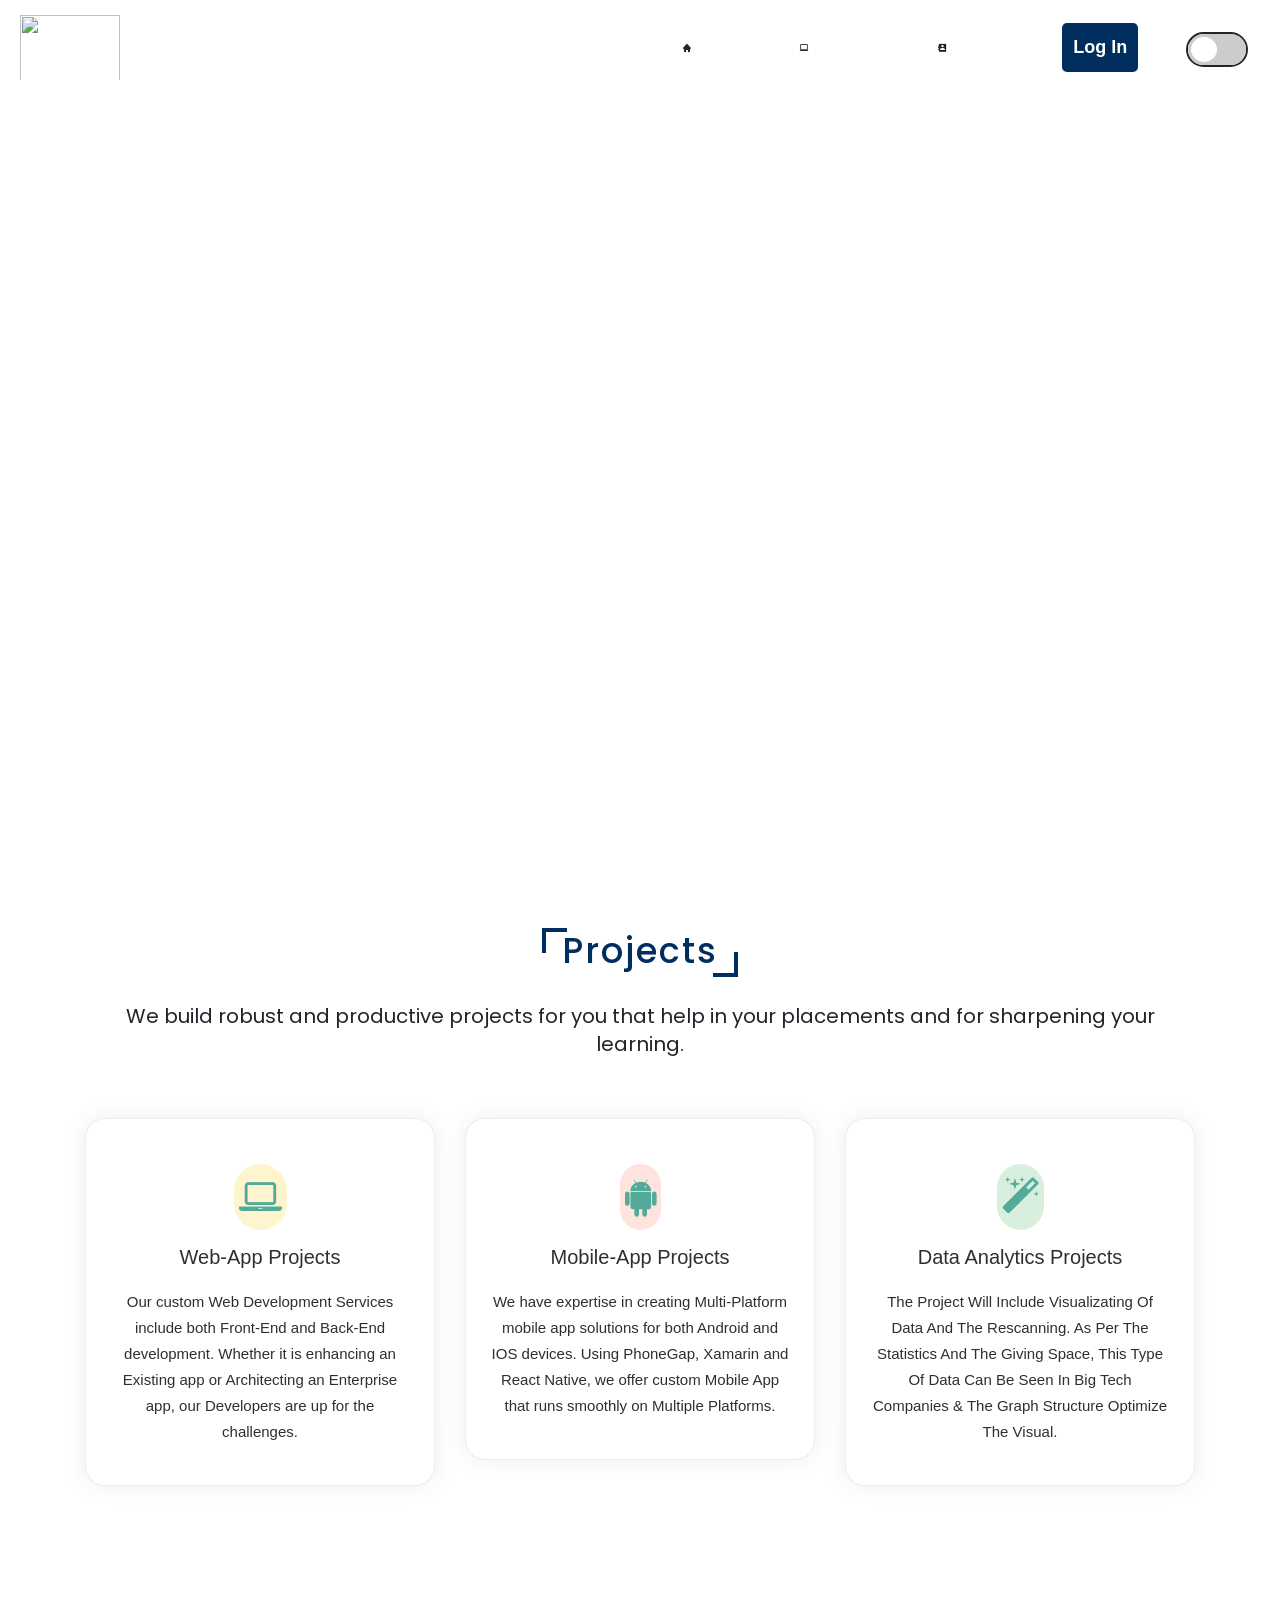
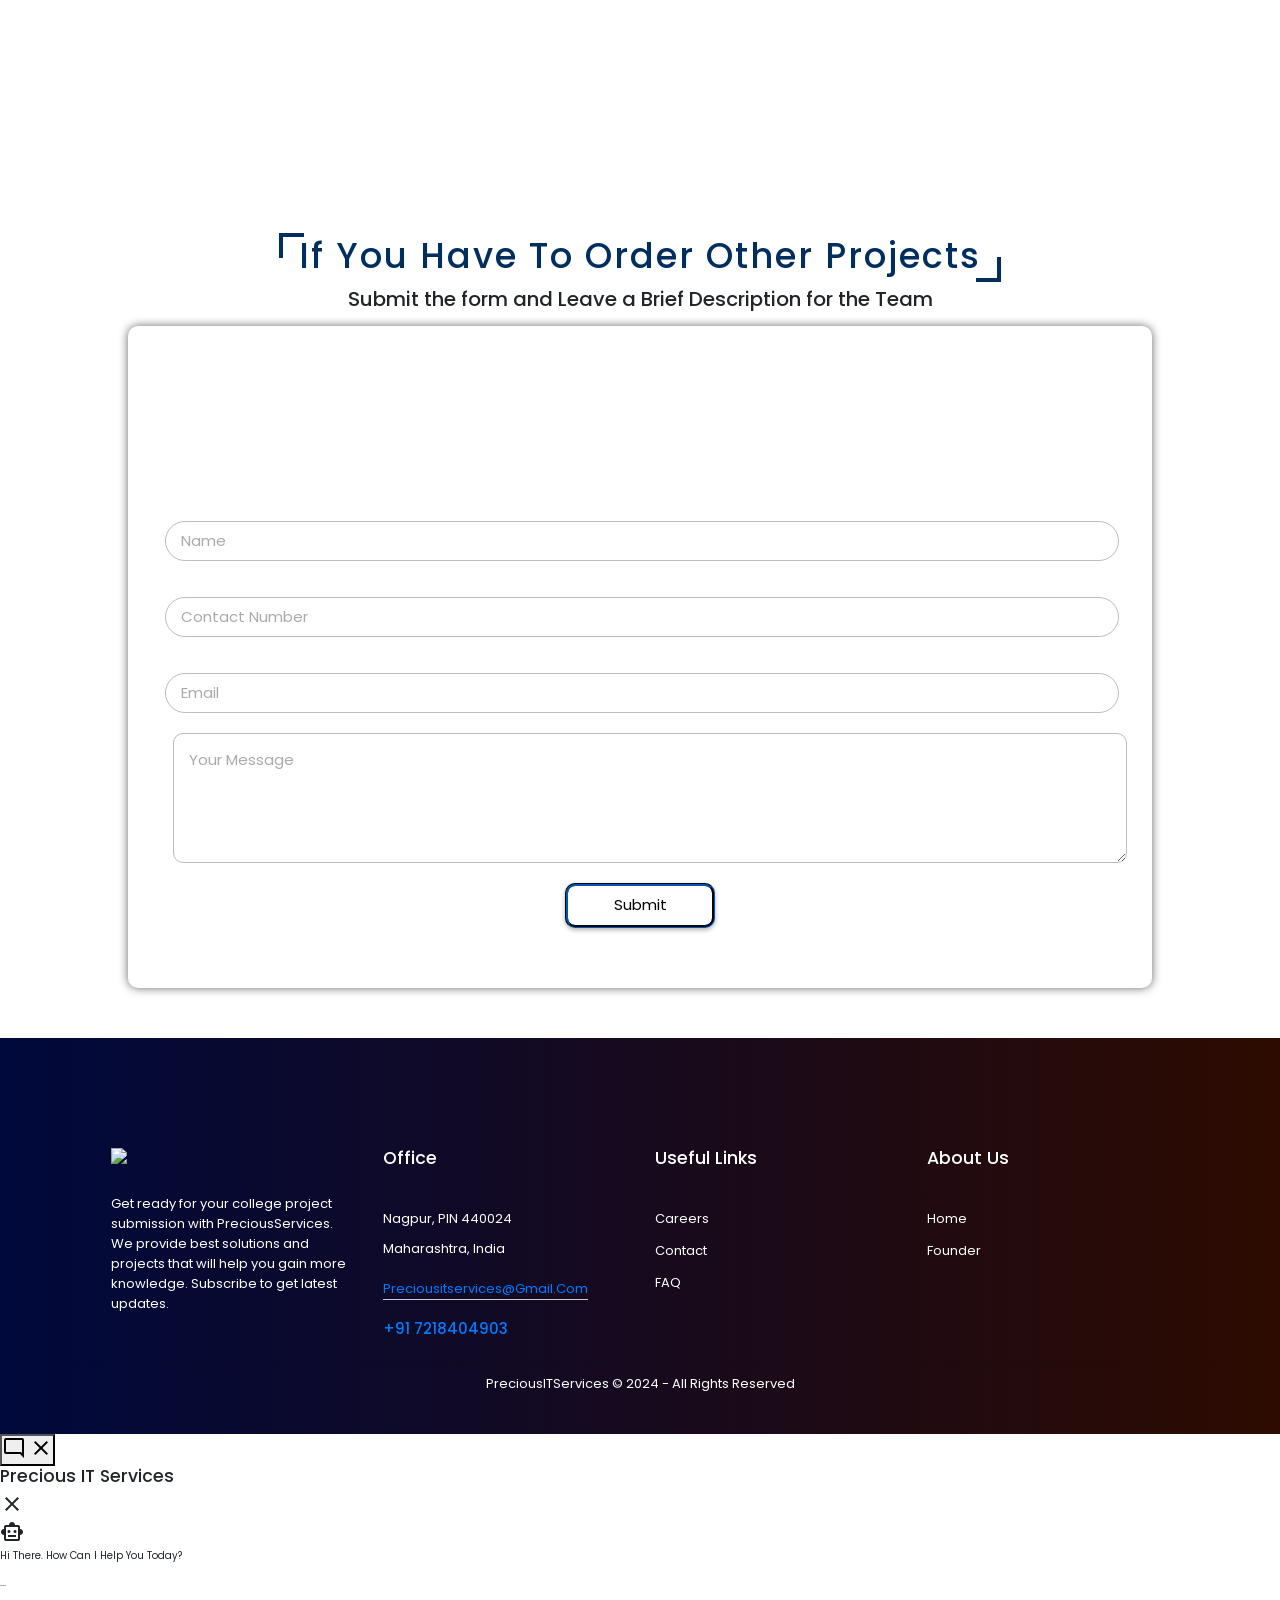
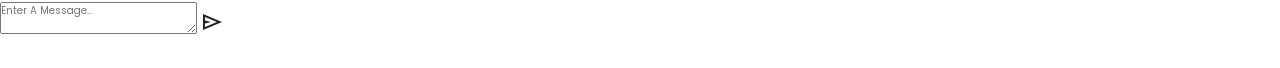
==== commit d0dd03eb: "Update index.html" ====
--- a/index.html
+++ b/index.html
@@ -4,432 +4,349 @@
     <meta charset="UTF-8" />
     <meta http-equiv="X-UA-Compatible" content="IE=edge" />
     <meta name="viewport" content="width=device-width, initial-scale=1.0" />
-    <title>Precious IT Services</title>
- 
-    <!-- tailwindCss CDN -->
-    <!-- <link href="https://cdn.jsdelivr.net/npm/tailwindcss@2.2.15/dist/tailwind.min.css" rel="stylesheet">
-		<script src="https://cdn.tailwindcss.com"></script> -->
-    
-<!-- end ---------------->
+    <title>Precious IT Services | The best services for projects</title>
+    <link rel="icon" type="image/x-icon" href="/images/favicon.png" />
+
     <link rel="stylesheet" href="./main.css" />
-    
-
-    <link
-      rel="stylesheet"
-      href="https://cdnjs.cloudflare.com/ajax/libs/font-awesome/5.15.3/css/all.min.css"
-    />
+    <link href='https://unpkg.com/boxicons@2.1.4/css/boxicons.min.css' rel='stylesheet'>
+    <link
+      rel="stylesheet"
+      href="https://cdnjs.cloudflare.com/ajax/libs/font-awesome/5.15.3/css/all.min.css" />
     <script src="https://cdnjs.cloudflare.com/ajax/libs/jquery/3.6.0/jquery.min.js"></script>
-    <link rel="icon" href="./images/image.png" />
-    <link
-      rel="stylesheet"
-      href="https://cdnjs.cloudflare.com/ajax/libs/twitter-bootstrap/4.1.3/css/bootstrap.min.css"
-    />
-    <link
-      rel="stylesheet"
-      href="https://cdnjs.cloudflare.com/ajax/libs/ionicons/2.0.1/css/ionicons.min.css"
-    />
+    <!-- <link rel="icon" href="./images/image.png" /> -->
+    <link
+      rel="stylesheet"
+      href="https://cdnjs.cloudflare.com/ajax/libs/twitter-bootstrap/4.1.3/css/bootstrap.min.css" />
+    <link
+      rel="stylesheet"
+      href="https://cdnjs.cloudflare.com/ajax/libs/ionicons/2.0.1/css/ionicons.min.css" />
     <link
       rel="stylesheet"
       href="https://cdn.jsdelivr.net/npm/bootstrap@4.5.3/dist/css/bootstrap.min.css"
       integrity="sha384-TX8t27EcRE3e/ihU7zmQxVncDAy5uIKz4rEkgIXeMed4M0jlfIDPvg6uqKI2xXr2"
-      crossorigin="anonymous"
-    />
+      crossorigin="anonymous" />
     <link
       rel="stylesheet"
       href="https://stackpath.bootstrapcdn.com/font-awesome/4.7.0/css/font-awesome.min.css"
       integrity="sha384-wvfXpqpZZVQGK6TAh5PVlGOfQNHSoD2xbE+QkPxCAFlNEevoEH3Sl0sibVcOQVnN"
-      crossorigin="anonymous"
-    />
+      crossorigin="anonymous" />
     <link
       href="https://fonts.googleapis.com/css2?family=Material+Symbols+Outlined"
-      rel="stylesheet"
-    />
-
-    <link href="lib/bootstrap/css/bootstrap.min.css" rel="stylesheet" />
-    <link href="lib/ionicons/css/ionicons.min.css" rel="stylesheet" />
-    <link rel="stylesheet" href="./chatBot/style.css" />
-    <link href="lib/owlcarousel/assets/owl.carousel.min.css" rel="stylesheet" />
-    <link href="lib/lightbox/css/lightbox.min.css" rel="stylesheet" />
-    <script
-      type="text/javascript"
-      src="https://cdn.jsdelivr.net/npm/@emailjs/browser@3/dist/email.min.js"
-    ></script>
+      rel="stylesheet" />
+
+<head>
+  <meta charset="UTF-8" />
+  <meta http-equiv="X-UA-Compatible" content="IE=edge" />
+  <meta name="viewport" content="width=device-width, initial-scale=1.0" />
+  <title>Precious IT Services</title>
+  <link rel="stylesheet" href="./main.css" />
+  <link href='https://unpkg.com/boxicons@2.1.4/css/boxicons.min.css' rel='stylesheet'>
+  <link rel="stylesheet" href="https://cdnjs.cloudflare.com/ajax/libs/font-awesome/5.15.3/css/all.min.css" />
+  <script src="https://cdnjs.cloudflare.com/ajax/libs/jquery/3.6.0/jquery.min.js"></script>
+  <link rel="icon" href="./images/image.png" />
+  <link rel="stylesheet" href="https://cdnjs.cloudflare.com/ajax/libs/twitter-bootstrap/4.1.3/css/bootstrap.min.css" />
+  <link rel="stylesheet" href="https://cdnjs.cloudflare.com/ajax/libs/ionicons/2.0.1/css/ionicons.min.css" />
+  <link rel="stylesheet" href="https://cdn.jsdelivr.net/npm/bootstrap@4.5.3/dist/css/bootstrap.min.css"
+    integrity="sha384-TX8t27EcRE3e/ihU7zmQxVncDAy5uIKz4rEkgIXeMed4M0jlfIDPvg6uqKI2xXr2" crossorigin="anonymous" />
+  <link rel="stylesheet" href="https://stackpath.bootstrapcdn.com/font-awesome/4.7.0/css/font-awesome.min.css"
+    integrity="sha384-wvfXpqpZZVQGK6TAh5PVlGOfQNHSoD2xbE+QkPxCAFlNEevoEH3Sl0sibVcOQVnN" crossorigin="anonymous" />
+  <link href="https://fonts.googleapis.com/css2?family=Material+Symbols+Outlined" rel="stylesheet" />
+
+  <link href="lib/bootstrap/css/bootstrap.min.css" rel="stylesheet" />
+  <link href="lib/ionicons/css/ionicons.min.css" rel="stylesheet" />
+  <link rel="stylesheet" href="./chatBot/style.css" />
+  <link href="lib/owlcarousel/assets/owl.carousel.min.css" rel="stylesheet" />
+  <link href="lib/lightbox/css/lightbox.min.css" rel="stylesheet" />
+  <script type="text/javascript" src="https://cdn.jsdelivr.net/npm/@emailjs/browser@3/dist/email.min.js"></script>
+
+  <script type="text/javascript">
+    (function () {
+      emailjs.init("oUbB-IqXyvbW5JlV9");
+    })();
+  </script>
+</head>
     
-    <script type="text/javascript">
-      (function () {
-        emailjs.init("oUbB-IqXyvbW5JlV9");
-      })();
-    </script>
-  </head>
-
-  <body>
-    <header class="header">
-        <a href="#" class="logo"><img src="./images/pngwing.com(5).png" alt=""></a>
-        <div class="fas fa-bars"></div>
-        <nav class="navbar">
-            <ul>
-                <li><a href="#home">home</a></li>
-                <li><a href="./backend/public/index.html">Projects</a></li>
-                <!-- <li><a href="careers.html">career</a></li> -->
-                <li><a href="#contact">contact</a></li>
-                <li><a href="./ourTeam/index.html">Our team</a></li>
-                <button id="login">Log In</button>
-                <h3 id="name"></h3>
-                <img id="image" onclick="ProfileClicked()" />
-                <button onclick="logout()" id="logout">Logout</button>
-            </ul>
+<body>
+  <header class="header">
+    <a href="#" class="logo"><img src="./images/logomain.png" alt="" style="width: 100px; height: 70px" /></a>
+    <div class="fas fa-bars"></div>
+    <nav class="navbar">
+      <ul>
+        <i class='icons bx bxs-home'></i>
+        <li style="margin-left: 1px;"><a href="#home">home</a></li>
+        &nbsp;&nbsp;&nbsp;&nbsp;&nbsp;&nbsp;&nbsp;&nbsp;&nbsp;&nbsp;
+        <i class='icons bx bx-laptop'></i>
+        <li style="margin-left: 1px;"><a href="./backend/public/index.html">Projects</a></li>
+        &nbsp;&nbsp;&nbsp;&nbsp;&nbsp;&nbsp;&nbsp;&nbsp;&nbsp;&nbsp;
+        <i class='icons bx bxs-contact'></i>
+        <li style="margin-left: 1px;"><a href="#contact">contact</a></li>
+        &nbsp;&nbsp;&nbsp;&nbsp;&nbsp;
+        <button id="login">Log In</button>
+        <h3 id="name"></h3>
+        <img id="image" onclick="ProfileClicked()" />
+        <button onclick="logout()" id="logout">Logout</button>
+        <label class="theme-switch" for="checkbox">
+          <input type="checkbox" id="checkbox" />
+          <div class="slider round" id="toggle"></div>
+        </label>
+      </ul>
     </nav>
-    </header>
-
-    <section id="home" class="home">
-      <h1>Get IT Projects</h1>
-      <h2>for Under Graduation and Post Graduation Students.</h2>
-      <h2>B.E / BCA/ MCA / BSC-IT / etc.</h2>
-      <div class="wave wave1"></div>
-      <div class="wave wave2"></div>
-      <div class="wave wave3"></div>
-    </section>
-
-    <div class="pt-5 pb-5">
-      <div class="container">
-        <div class="row">
-          <div class="section-head col-sm-12" id="projects">
-            <h1>Projects</h1>
+  </header>
+
+  <section id="home" class="home">
+    <h1>Get IT Projects</h1>
+    <h2>for Under Graduation and Post Graduation Students.</h2>
+    <h2>B.E / BCA/ MCA / BSC-IT / etc.</h2>
+    <div class="wave wave1"></div>
+    <div class="wave wave2"></div>
+    <div class="wave wave3"></div>
+  </section>
+
+  <div class="pt-5 pb-5">
+    <div class="container">
+      <div class="row">
+        <div class="section-head col-sm-12" id="projects">
+          <h1>Projects</h1>
+          <p class="text-trans-none">
+            We build robust and productive projects for you that help in your
+            placements and for sharpening your learning.
+          </p>
+        </div>
+        <div class="col-lg-4 col-sm-6 pointerBtn">
+          <div class="item">
+            <span class="icon feature_box_col_one p-2"><i class="fa fa-laptop"></i></span>
+            <h6>Web-App Projects</h6>
             <p class="text-trans-none">
-              We build robust and productive projects for you that help in
-              your placements and for sharpening your learning.
+              Our custom Web Development Services include both Front-End and
+              Back-End development. Whether it is enhancing an Existing app or
+              Architecting an Enterprise app, our Developers are up for the
+              challenges.
             </p>
           </div>
-          <div class="col-lg-4 col-sm-6 pointerBtn">
-            <div class="item">
-              <span class="icon feature_box_col_one p-3"
-                ><i class="fa fa-laptop"></i
-              ></span>
-              <h6>Web-App Projects</h6>
-              <p class="text-trans-none">
-                Our custom Web Development Services include both Front-End and
-                Back-End development. Whether it is enhancing an Existing app or
-                Architecting an Enterprise app, our Developers are up for the
-                challenges.
-              </p>
-            </div>
-          </div>
-          <div class="col-lg-4 col-sm-6 pointerBtn">
-            <div class="item">
-              <span class="icon feature_box_col_two p-3"
-                ><i class="fa fa-android"></i
-              ></span>
-              <h6>Mobile-App Projects</h6>
-              <p class="text-trans-none">
-                We have expertise in creating Multi-Platform mobile app
-                solutions for both Android and IOS devices. Using PhoneGap,
-                Xamarin and React Native, we offer custom Mobile App that runs
-                smoothly on Multiple Platforms.
-              </p>
-            </div>
-          </div>
-          <div class="col-lg-4 col-sm-6 pointerBtn">
-            <div class="item">
-              <span class="icon feature_box_col_three p-3"
-                ><i class="fa fa-magic"></i
-              ></span>
-              <h6>Data Analytics Projects</h6>
-
-              <p class="text-black">
-                The Project will include Visualizating of Data and the
-                Rescanning. As per the Statistics and the giving space. This
-
-              <p class="text-trans-none">
-                The project will include Visualizating of Data and Rescanning. As per the Statistics and the giving space. This
-
-                type of data can be seen in Big Tech Companies & the graph
-                structure optimize the visual.
-              </p>
-            </div>
+        </div>
+        <div class="col-lg-4 col-sm-6 pointerBtn">
+          <div class="item">
+            <span class="icon feature_box_col_two p-2"><i class="fa fa-android"></i></span>
+            <h6>Mobile-App Projects</h6>
+            <p class="text-trans-none">
+              We have expertise in creating Multi-Platform mobile app
+              solutions for both Android and IOS devices. Using PhoneGap,
+              Xamarin and React Native, we offer custom Mobile App that runs
+              smoothly on Multiple Platforms.
+            </p>
           </div>
         </div>
-      </div>
-    </div>
-
-    <script
-      src="https://code.jquery.com/jquery-3.5.1.slim.min.js"
-      integrity="sha384-DfXdz2htPH0lsSSs5nCTpuj/zy4C+OGpamoFVy38MVBnE+IbbVYUew+OrCXaRkfj"
-      crossorigin="anonymous"
-    ></script>
-    <script
-      src="https://cdn.jsdelivr.net/npm/bootstrap@4.5.3/dist/js/bootstrap.bundle.min.js"
-      integrity="sha384-ho+j7jyWK8fNQe+A12Hb8AhRq26LrZ/JpcUGGOn+Y7RsweNrtN/tE3MoK7ZeZDyx"
-      crossorigin="anonymous"
-    ></script>
-
-    <a href="#" class="back-to-top"><i class="ion-ios-arrow-up"></i></a>
-
-    <section class="counters">
-      <div class="container">
-        <div class="pointerBtn">
-          <i class="far fa-clock fa-4x"></i>
-          <div class="counter" data-target="24">24+</div>
-          <h3>Working Hours/Week</h3>
-        </div>
-        <div class="pointerBtn">
-          <i class="fas fa-gift fa-4x"></i>
-          <div class="counter" data-target="60">60+</div>
-          <h3>Projects Sold</h3>
-        </div>
-        <div class="pointerBtn">
-          <i class="fas fa-users fa-4x"></i>
-          <div class="counter" data-target="52">52+</div>
-          <h3>Happy Clients</h3>
-        </div>
-        <div class="pointerBtn">
-          <i class="fas fa-award fa-4x"></i>
-          <div class="counter" data-target="13">13+</div>
-          <h3>Awards Received</h3>
-        </div>
-      </div>
-    </section>
-
-    <section id="contact" class="contact">
-      <h1 class="heading">If You Have to Order Other Projects</h1>
-      <h2 class="text-trans-none">Submit the form and Leave a Brief Description for the Team</h2>
-    </section>
-
-    <!-- Contact Us Form -->
-    <div class="contact-in">
-      <div class="contact-map">
-        <iframe
-          src="https://www.google.com/maps/embed?pb=!1m14!1m8!1m3!1d14886.873203334077!2d79.1199471!3d21.1237941!3m2!1i1024!2i768!4f13.1!3m3!1m2!1s0x3bd4c76047f90e8f%3A0xbab3e39d03c3251c!2sPrecious!5e0!3m2!1sen!2sin!4v1687299954489!5m2!1sen!2sin"
-          width="100%"
-          height="auto"
-          style="border: 0"
-          allowfullscreen=""
-          loading="lazy"
-        ></iframe>
-      </div>
-      <div class="contact-form">
-        <form action="" id="contact-form">
-        <input
-          type="text"
-          name="name"
-          placeholder="Name"
-          id="name"
-          class="contact-form-txt"
-          pattern="^[A-Za-z\- ']+$"
-          required
-        />
-        <span id="name-error" class="error"></span> <!-- Validation error message for Name -->
-        <input
-          type="number"
-          id="number"
-          name="phone"
-          pattern="[0-9]{10,12}"
-          required
-          placeholder="Contact Number"
-          minlength="10"
-          maxlength="12"
-          class="contact-form-phone"
-        />
-        <span id="phone-error" class="error"></span> <!-- Validation error message for Contact Number -->
-        <input
-          type="email"
-          name="email"
-          placeholder="Email"
-          id="mail"
-          class="contact-form-email"
-          required
-        />
-        <span id="email-error" class="error"></span> <!-- Validation error message for Email -->
-        <textarea
-          placeholder="Your Message"
-          id="message"
-          name="message"
-          class="contact-form-txtarea"
-          required
-        ></textarea>
-        <span id="message-error" class="error"></span> <!-- Validation error message for Message -->
+        <div class="col-lg-4 col-sm-6 pointerBtn">
+          <div class="item">
+            <span class="icon feature_box_col_three p-2"><i class="fa fa-magic"></i></span>
+            <h6>Data Analytics Projects</h6>
+
+            <p class="text-black">
+              The Project will include Visualizating of Data and the
+              Rescanning. As per the statistics and the giving space, this type of data
+              can be seen in Big Tech Companies & the graph structure optimize
+              the visual.
+            </p>
+          </div>
+      </div>
+    </div>
+  </div>
+
+  <script src="https://code.jquery.com/jquery-3.5.1.slim.min.js"
+    integrity="sha384-DfXdz2htPH0lsSSs5nCTpuj/zy4C+OGpamoFVy38MVBnE+IbbVYUew+OrCXaRkfj"
+    crossorigin="anonymous"></script>
+  <script src="https://cdn.jsdelivr.net/npm/bootstrap@4.5.3/dist/js/bootstrap.bundle.min.js"
+    integrity="sha384-ho+j7jyWK8fNQe+A12Hb8AhRq26LrZ/JpcUGGOn+Y7RsweNrtN/tE3MoK7ZeZDyx"
+    crossorigin="anonymous"></script>
+
+  <a href="#" class="back-to-top"><i class="ion-ios-arrow-up"></i></a>
+
+  <section class="counters">
+    <div class="container">
+      <div class="pointerBtn">
+        <i class="far fa-clock fa-4x"></i>
+        <div class="counter" data-target="24">24+</div>
+        <h3>Working Hours/Week</h3>
+      </div>
+      <div class="pointerBtn">
+        <i class="fas fa-gift fa-4x"></i>
+        <div class="counter" data-target="60">60+</div>
+        <h3>Projects Sold</h3>
+      </div>
+      <div class="pointerBtn">
+        <i class="fas fa-users fa-4x"></i>
+        <div class="counter" data-target="52">52+</div>
+        <h3>Happy Clients</h3>
+      </div>
+      <div class="pointerBtn">
+        <i class="fas fa-award fa-4x"></i>
+        <div class="counter" data-target="13">13+</div>
+        <h3>Awards Received</h3>
+      </div>
+    </div>
+  </section>
+
+  <section id="contact" class="contact">
+    <h1 class="heading">If You Have to Order Other Projects</h1>
+    <h2 class="text-trans-none">
+      Submit the form and Leave a Brief Description for the Team
+    </h2>
+  
+  <!-- Contact Us Form -->
+  <div class="contact-in">
+    <div class="contact-map">
+      <iframe
+        src="https://www.google.com/maps/embed?pb=!1m14!1m8!1m3!1d14886.873203334077!2d79.1199471!3d21.1237941!3m2!1i1024!2i768!4f13.1!3m3!1m2!1s0x3bd4c76047f90e8f%3A0xbab3e39d03c3251c!2sPrecious!5e0!3m2!1sen!2sin!4v1687299954489!5m2!1sen!2sin"
+        width="100%" height="auto" style="border: 0" allowfullscreen="" loading="lazy"></iframe>
+    </div>
+    <div class="contact-form">
+      <form action="" id="contact-form">
+        <input type="text" name="name" placeholder="Name" id="name" class="contact-form-txt" pattern="^[A-Za-z\- ']+$"
+          required />
+        <span id="name-error" class="error"></span>
+        <!-- Validation error message for Name -->
+        <input type="number" id="number" name="phone" pattern="[0-9]{10,12}" required placeholder="Contact Number"
+          minlength="10" maxlength="12" class="contact-form-phone" />
+        <span id="phone-error" class="error"></span>
+        <!-- Validation error message for Contact Number -->
+        <input type="email" name="email" placeholder="Email" id="mail" class="contact-form-email" required />
+        <span id="email-error" class="error"></span>
+        <!-- Validation error message for Email -->
+        <textarea placeholder="Your Message" id="message" name="message" class="contact-form-txtarea"
+          required></textarea>
+        <span id="message-error" class="error"></span>
+        <!-- Validation error message for Message -->
         <button class="contact-form-btn" id="contact_sbmt_btn">Submit</button>
       </form>
-      </div>
-    </div>
-
-    <!-- <div class="footer">
-        <div class="footer-top">
-            <div class="container">
-                <div class="row">
-                    <div class="col-lg-3 col-md-6 footer-links">
-                        <h4>About Us</h4>
-                        <ul>
-                            <li><i class="ion-ios-arrow-forward"></i> <a href="index.html">Home</a></li>
-                            <li><i class="ion-ios-arrow-forward"></i> <a href="Team.html">Team</a></li>
-                            <li><i class="ion-ios-arrow-forward"></i> <a href="index.html#service">Reviews</a></li> -->
-    <!-- <li><i class="ion-ios-arrow-forward"></i> <a href="#">Terms & condition</a></li> -->
-    <!-- <li><i class="ion-ios-arrow-forward"></i> <a href="#">Privacy policy</a></li> -->
-    <!-- </ul>
-                    </div>
-
-                    <div class="col-lg-3 col-md-6 footer-links">
-                        <h4>Useful Links</h4>
-                        <ul>
-                            <li><i class="ion-ios-arrow-forward"></i> <a href=".index.html#portfolio">Order</a></li> -->
-    <!-- <li><i class="ion-ios-arrow-forward"></i> <a href="#team">Team</a></li> -->
-    <!-- <li><i class="ion-ios-arrow-forward"></i> <a href="careers.html">careers</a></li>
-                            <li><i class="ion-ios-arrow-forward"></i> <a href="tel:7249545778">Contact</a></li> -->
-    <!-- <li><i class="ion-ios-arrow-forward"></i> <a href="#faq">FAQ</a></li> -->
-    <!-- </ul>
-                    </div>
-
-                    <div class="col-lg-3 col-md-6 footer-contact" style="font-size: 1.5rem;">
-                        <h4>Contact Us</h4>
-                        <p>
-                            Nagpur, Maharashtra, India<br>
-                            <a href="tel:7249545778" style="color: white;"><strong>Phone:</strong> +91
-                                7249545778<br></a>
-                            <a href="mailto:syedimtiyazali141@gmail.com" style="color: white; font-size: 1.3rem;">
-                                <strong>Email:</strong> PreciousItServices@gmail.com<br></a>
-                        </p>
-
-                        <div class="social-links"> -->
-    <!-- <a href="https://www.facebook.com/"><i class="ion-logo-facebook"></i></a> -->
-    <!-- <a href="https://twitter.com/login?lang=en"><i class="ion-logo-twitter"></i></a> -->
-    <!-- <a href="https://www.linkedin.com/in/imtiyaz-sde"><i class="ion-logo-linkedin"></i></a> -->
-    <!-- <a href="https://www.instagram.com/"><i class="ion-logo-instagram"></i></a> -->
-    <!-- <a href="mailto:syedimtiyazali141@gmail.com"><i class="ion-logo-googleplus"></i></a>
-                        </div>
-
-                    </div>
-
-                    <div class="col-lg-3 col-md-6 footer-newsletter">
-                        <h4>Subscription</h4>
-                        <p>We Provide best solution and projects that will gain your knowledge. Subscribe and get Latest
-                            Updates</p>
-                        <input type="email" placeholder="Email" pname="email"><input id="subs" type="submit"
-                            value="Subscribe">
-                    </div>
-
-                </div>
-            </div>
-        </div>
-
-        <div class="container">
-            <div class="row align-items-center">
-                <div class="col-md-6 copyright" style="color: #fff; font-size: 1.3rem;">
-                    Copyright &copy; 2023 PreciousitServices. All Rights Reserved.
-                </div>
-            </div>
-        </div>
-    </div> -->
-
-    <!-- Footer-->
-    <footer>
-      <div class="row_f">
-        <div class="col">
-          <img src="./images/pngwing.com(5).png" class="logo_f" />
-          <p class="text-trans-none">
-            Get ready for your college project submission with PreciousServices.
-            We provide best solutions and projects that will help you gain more knowledge.
-            Subscribe to get latest updates.
-          </p>
-        </div>
-        <div class="col">
-          <h3>Office</h3>
-          <p>Nagpur, PIN 440001</p>
-          <p>Maharashtra, India</p>
-          <p class="email">preciousitservices@gmail.com</p>
-          <h4>+91 7249545778</h4>
-        </div>
-        <div class="col">
-          <h3>Useful Links</h3>
-          <ul>
-            <li><a href=".index.html#portfolio">Order</a></li>
-            <!-- <li> <a href="#team">Team</a></li> -->
-            <li><a href="careers.html">careers</a></li>
-            <li><a href="tel:7249545778">Contact</a></li>
-            <!-- <li> <a href="#faq">FAQ</a></li> -->
-          </ul>
-        </div>
-        <div class="col">
-          <h3>About Us</h3>
-          <ul>
-            <li><a href="index.html">Home</a></li>
-            <li><a href="./backend/public/ourTeam/index.html">Team</a></li>
-            <li><a href="index.html#service">Reviews</a></li>
-            <!-- <li><a href="#">Terms & condition</a></li> -->
-            <!-- <li> <a href="#">Privacy policy</a></li> -->
-          </ul>
-        </div>
-        <div class="col">
-          <h3>Newsletter</h3>
-          <form>
-            <i class="icon ion-md-mail"></i>
-            <input type="email" placeholder="Enter your e-mail id" required />
-            <button type="submit"><i class="icon ion-md-send"></i></button>
-          </form>
-        </div>
-      </div>
-      <hr>
-      <p class="copyright">
-        PreciousitServices &copy; 2023 - All Rights Reserved
-      </p>
-    </footer>
-
-    <!--   Chat Bot   -->
-    <button class="chatbot__button">
-      <span class="material-symbols-outlined">mode_comment</span>
+    </div>
+  </div>
+    </section>
+
+<!-- Added this script -->
+<script>
+    // Function to handle form submission
+    document.getElementById("contact-form").addEventListener("submit", function(event) {
+        // Prevent the default form submission
+        event.preventDefault();
+        // Show the alert message
+        alert("Submitted successfully!");
+    });
+</script>
+
+  <!-- Footer-->
+  <footer>
+    <div class="row_f">
+      <div class="col">
+        <img src="./images/pngwing.com(5).png" class="logo_f" />
+        <p class="text-trans-none">
+          Get ready for your college project submission with PreciousServices.
+          We provide best solutions and projects that will help you gain more
+          knowledge. Subscribe to get latest updates.
+        </p>
+      </div>
+      <div class="col">
+        <h3>Office</h3>
+        <p>Nagpur, PIN 440024</p>
+        <p>Maharashtra, India</p>
+        <p class="email"><a href="mailto:preciousitservices@gmai.com">preciousitservices@gmail.com</a></p>
+        <h4><a href="tel:7218404903">+91 7218404903</a></h4>
+      </div>
+      <div class="col">
+        <h3>Useful Links</h3>
+        <ul>
+          <!-- <li><a href=".index.html#portfolio">Order</a></li> -->
+          <!-- <li> <a href="#team">Team</a></li> -->
+          <li><a href="careers.html">careers</a></li>
+          <li><a href="tel:7218404903">Contact</a></li>
+          <li><a href="faq.html">FAQ</a></li>
+          <!-- <li> <a href="#faq">FAQ</a></li> -->
+        </ul>
+      </div>
+      <div class="col">
+        <h3>About Us</h3>
+        <ul>
+          <li><a href="index.html">Home</a></li>
+          <li><a href="./index2.html">Founder</a></li>
+          <!-- <li><a href="index.html#service">Reviews</a></li> -->
+          <!-- <li><a href="#">Terms & condition</a></li> -->
+          <!-- <li> <a href="#">Privacy policy</a></li> -->
+        </ul>
+      </div>
+      
+      <!-- <div class="col">
+        <h3>Newsletter</h3>
+        <form>
+          <i class="icon ion-md-mail"></i>
+          <input type="email" placeholder="Enter your e-mail id" required>
+          <button type="submit"><i class="icon ion-md-send"></i></button>
+        </form>
+      </div> -->
+      
+    </div>
+    <hr />
+    <p class="copyright">
+      PreciousITServices &copy; 2024 - All Rights Reserved
+    </p>
+  </footer>
+
+  <!--   Chat Bot   -->
+  <button class="chatbot__button">
+    <span class="material-symbols-outlined">mode_comment</span>
+    <span class="material-symbols-outlined">close</span>
+  </button>
+  <div class="chatbot">
+    <div class="chatbot__header">
+      <h3 class="chatbox__title">Precious IT Services</h3>
+      
       <span class="material-symbols-outlined">close</span>
-    </button>
-    <div class="chatbot">
-      <div class="chatbot__header">
-        <h3 class="chatbox__title">Precious IT Services</h3>
-        <span class="material-symbols-outlined">close</span>
-      </div>
-      <ul class="chatbot__box">
-        <li class="chatbot__chat incoming">
-          <span class="material-symbols-outlined">smart_toy</span>
-          <p>Hi there. How can I help you today?</p>
-        </li>
-        <li class="chatbot__chat outgoing">
-          <p>...</p>
-        </li>
-      </ul>
-      <div class="chatbot__input-box">
-        <textarea
-          class="chatbot__textarea"
-          placeholder="Enter a message..."
-          required
-        ></textarea>
-        <span id="send-btn" class="material-symbols-outlined">send</span>
-      </div>
-    </div>
-    <!--  chat bot finish  -->
-    
-    <script src="./js/contact.js"></script>
-    <script src="./chatBot/script.js"></script>
-    <script src="./js/login.js"></script>
-    <script src="./main.js"></script>
-    <script src="./js/theme.js"></script>
-    
-    
-    <script>
-      // Function to scroll to the top smoothly
-      function scrollToTop() {
-        window.scrollTo({
-          top: 0,
-          behavior: "smooth",
-        });
+    </div>
+    <ul class="chatbot__box">
+      <li class="chatbot__chat incoming">
+        <span class="material-symbols-outlined">smart_toy</span>
+        <p>Hi there. How can I help you today?</p>
+      </li>
+      <li class="chatbot__chat outgoing">
+        <p>...</p>
+      </li>
+    </ul>
+    <div class="chatbot__input-box">
+      <textarea class="chatbot__textarea" placeholder="Enter a message..." required></textarea>
+      <span id="send-btn" class="material-symbols-outlined">send</span>
+    </div>
+  </div>
+  <!--  chat bot finish  -->
+
+  <script src="./js/contact.js"></script>
+  <script src="./chatBot/script.js"></script>
+  <script src="./js/login.js"></script>
+  <script src="./main.js"></script>
+  <script src="./js/theme.js"></script>
+  <!-- 
+  <script>
+    alert("Under Maintenance, Please come again after sometime.")
+  </script> -->
+
+  <script>
+    // Function to scroll to the top smoothly
+    function scrollToTop() {
+      window.scrollTo({
+        top: 0,
+        behavior: "smooth",
+      });
+    }
+
+    // Add an event listener to the "scroll to top" button
+    const backToTopButton = document.querySelector(".back-to-top");
+    backToTopButton.addEventListener("click", scrollToTop);
+
+    // Add an event listener to show/hide the button based on scroll position
+    window.addEventListener("scroll", () => {
+      if (document.documentElement.scrollTop > 100) {
+        backToTopButton.style.display = "block";
+      } else {
+        backToTopButton.style.display = "none";
       }
-
-      // Add an event listener to the "scroll to top" button
-      const backToTopButton = document.querySelector(".back-to-top");
-      backToTopButton.addEventListener("click", scrollToTop);
-
-      // Add an event listener to show/hide the button based on scroll position
-      window.addEventListener("scroll", () => {
-        if (document.documentElement.scrollTop > 100) {
-          backToTopButton.style.display = "block";
-        } else {
-          backToTopButton.style.display = "none";
-        }
-      });
-    </script>
-  </body>
+    });
+  </script>
+</body>
 </html>
--- a/main.css
+++ b/main.css
@@ -82,7 +82,7 @@
   text-transform: none;
 }
 
-/*------ dark mode -----*/
+/*------ s mode -----*/
 label{
   position: absolute;
   width: 45px;
@@ -111,11 +111,9 @@
   /* background: black; */
 }
 body.night{
-  background: #000;
+  background: #0b0b0b;
   color: #fff;
- 
-}
-
+}
 /* ---------- */
 
 .row .btn {
@@ -174,8 +172,6 @@
 }
 
 .header .logo img {
-  width: 4rem;
-  height: 4rem;
   padding-bottom: 0.5em;
   top: 0;
   left: 0;
@@ -189,22 +185,22 @@
   justify-content: space-around;
 }
 
-
 .header .navbar ul button {
-  width: 6vw;
-  height: 4.3vh;
+  /* width: 4vw; */
+  /* height: 4.3vh; */
   flex-wrap: wrap;
   /* background: transparent; */
   color: rgb(255, 255, 255);
-  font-size: medium;
-  border: 0.5px solid white;
+  font-size: large;
+  /* border: 0.5px solid white; */
   font-family: "Segoe UI", Tahoma, Geneva, Verdana, sans-serif;
   font-weight: 600;
-  padding: 1px;
-  justify-content: center;
-  text-align: center;
-}
-
+  /* padding: 8em 5em; */
+  border-radius: 5px;
+  border: none;
+  background-color: #002e5f;
+  padding: 0.6em;
+}
 
 .header .navbar ul button:hover {
   background-color: #227ebb;
@@ -527,11 +523,15 @@
     font-weight: 550;
     text-decoration: underline;
   }
-
-  .col {
-    flex-basis: 100%;
-    margin-top: 20px;
-  }
+/* 
+  .col form {
+    width: 100%;
+    display: flex;
+  }
+  .col form input {
+    display: flex;
+  } */
+
 }
 
 .section-head-1 {
@@ -1029,7 +1029,6 @@
   background: linear-gradient(to right, #00093c, #2d0b00);
   color: #fff;
   padding: 100px 0px 30px;
-  border-top-left-radius: 125px;
   font-size: 13px;
   line-height: 20px;
 }
@@ -1053,6 +1052,10 @@
   padding: 10px;
 }
 
+.col img{
+  width: 3.5em;
+}
+
 .col h3 {
   width: fit-content;
   margin-bottom: 40px;
@@ -1094,8 +1097,8 @@
   /* background: transparent; */
   padding: 0.6em;
   margin: 1em;
-  color: #ccc;
   border: 0;
+  border-radius:20px;
   outline: none;
   font-size: 16px;
 }
@@ -1327,7 +1330,7 @@
   }
 
   .header .nav-toggle {
-    top: 5.8rem;
+    top: 1em;
   }
 
   .home h1 {
@@ -1615,3 +1618,55 @@
     overflow: hidden;
   }
 }
+
+/*slider switch css */
+.theme-switch-wrapper {
+  display: flex;
+  align-items: center;
+}
+.theme-switch-wrapper em {
+  font-size: 1rem;
+}
+.theme-switch {
+  display: inline-block;
+  height: 35px;
+  position: relative;
+  width: 62px;
+  margin-bottom: 20px;
+}
+.theme-switch input {
+  display: none;
+}
+.slider {
+  background-color: #ccc;
+  bottom: 0;
+  cursor: pointer;
+  left: 0;
+  position: absolute;
+  right: 0;
+  top: 0;
+  transition: 0.4s;
+}
+.slider:before {
+  background-color: #fff;
+  top: 2.5px;
+  content: "";
+  height: 25px;
+  left: 2.8px;
+  position: absolute;
+  transition: 0.4s;
+  width: 26px;
+}
+input:checked + .slider {
+  background-color: #202125;
+}
+input:checked + .slider:before {
+  transform: translateX(26px);
+}
+.slider.round {
+  border-radius: 34px;
+}
+.slider.round:before {
+  border-radius: 50%;
+}
+
--- a/main.css
+++ b/main.css
@@ -82,7 +82,7 @@
   text-transform: none;
 }
 
-/*------ dark mode -----*/
+/*------ s mode -----*/
 label{
   position: absolute;
   width: 45px;
@@ -111,11 +111,9 @@
   /* background: black; */
 }
 body.night{
-  background: #000;
+  background: #0b0b0b;
   color: #fff;
- 
-}
-
+}
 /* ---------- */
 
 .row .btn {
@@ -174,8 +172,6 @@
 }
 
 .header .logo img {
-  width: 4rem;
-  height: 4rem;
   padding-bottom: 0.5em;
   top: 0;
   left: 0;
@@ -189,22 +185,22 @@
   justify-content: space-around;
 }
 
-
 .header .navbar ul button {
-  width: 6vw;
-  height: 4.3vh;
+  /* width: 4vw; */
+  /* height: 4.3vh; */
   flex-wrap: wrap;
   /* background: transparent; */
   color: rgb(255, 255, 255);
-  font-size: medium;
-  border: 0.5px solid white;
+  font-size: large;
+  /* border: 0.5px solid white; */
   font-family: "Segoe UI", Tahoma, Geneva, Verdana, sans-serif;
   font-weight: 600;
-  padding: 1px;
-  justify-content: center;
-  text-align: center;
-}
-
+  /* padding: 8em 5em; */
+  border-radius: 5px;
+  border: none;
+  background-color: #002e5f;
+  padding: 0.6em;
+}
 
 .header .navbar ul button:hover {
   background-color: #227ebb;
@@ -527,11 +523,15 @@
     font-weight: 550;
     text-decoration: underline;
   }
-
-  .col {
-    flex-basis: 100%;
-    margin-top: 20px;
-  }
+/* 
+  .col form {
+    width: 100%;
+    display: flex;
+  }
+  .col form input {
+    display: flex;
+  } */
+
 }
 
 .section-head-1 {
@@ -1029,7 +1029,6 @@
   background: linear-gradient(to right, #00093c, #2d0b00);
   color: #fff;
   padding: 100px 0px 30px;
-  border-top-left-radius: 125px;
   font-size: 13px;
   line-height: 20px;
 }
@@ -1053,6 +1052,10 @@
   padding: 10px;
 }
 
+.col img{
+  width: 3.5em;
+}
+
 .col h3 {
   width: fit-content;
   margin-bottom: 40px;
@@ -1094,8 +1097,8 @@
   /* background: transparent; */
   padding: 0.6em;
   margin: 1em;
-  color: #ccc;
   border: 0;
+  border-radius:20px;
   outline: none;
   font-size: 16px;
 }
@@ -1327,7 +1330,7 @@
   }
 
   .header .nav-toggle {
-    top: 5.8rem;
+    top: 1em;
   }
 
   .home h1 {
@@ -1615,3 +1618,55 @@
     overflow: hidden;
   }
 }
+
+/*slider switch css */
+.theme-switch-wrapper {
+  display: flex;
+  align-items: center;
+}
+.theme-switch-wrapper em {
+  font-size: 1rem;
+}
+.theme-switch {
+  display: inline-block;
+  height: 35px;
+  position: relative;
+  width: 62px;
+  margin-bottom: 20px;
+}
+.theme-switch input {
+  display: none;
+}
+.slider {
+  background-color: #ccc;
+  bottom: 0;
+  cursor: pointer;
+  left: 0;
+  position: absolute;
+  right: 0;
+  top: 0;
+  transition: 0.4s;
+}
+.slider:before {
+  background-color: #fff;
+  top: 2.5px;
+  content: "";
+  height: 25px;
+  left: 2.8px;
+  position: absolute;
+  transition: 0.4s;
+  width: 26px;
+}
+input:checked + .slider {
+  background-color: #202125;
+}
+input:checked + .slider:before {
+  transform: translateX(26px);
+}
+.slider.round {
+  border-radius: 34px;
+}
+.slider.round:before {
+  border-radius: 50%;
+}
+
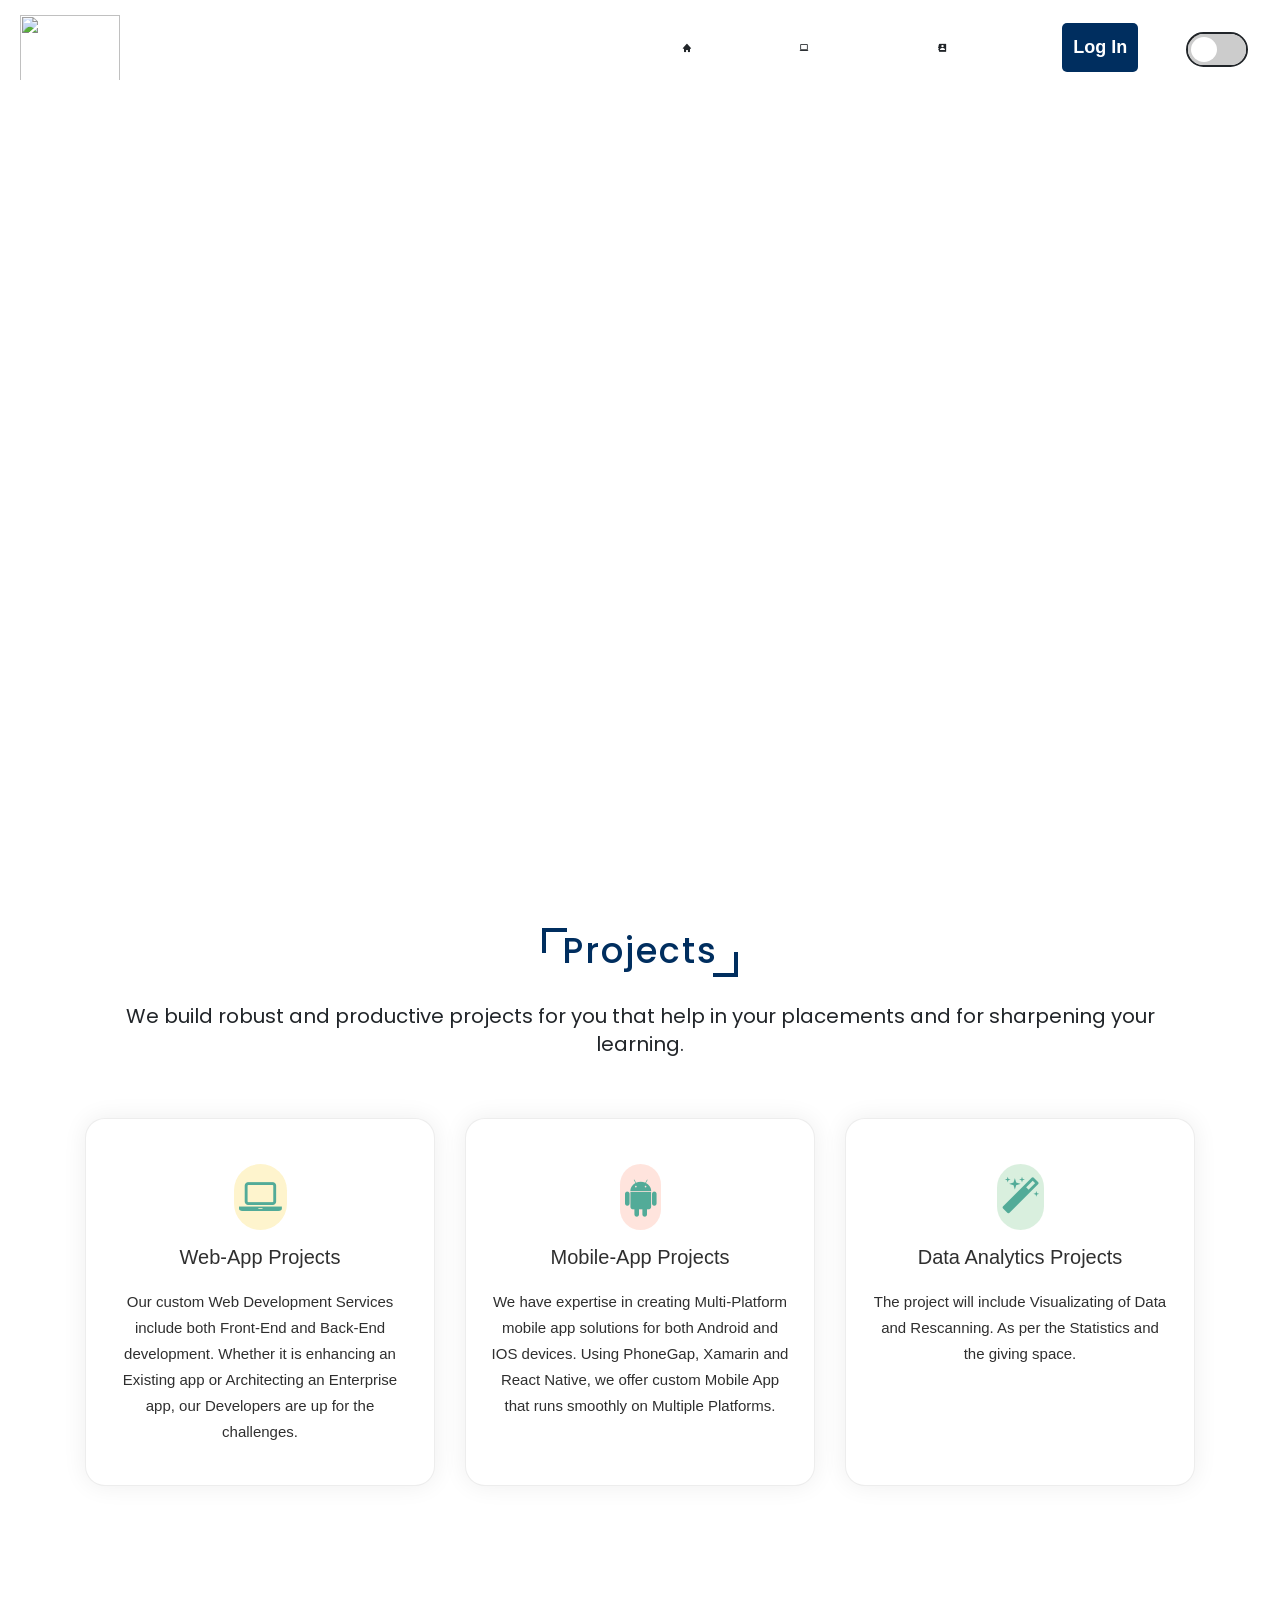
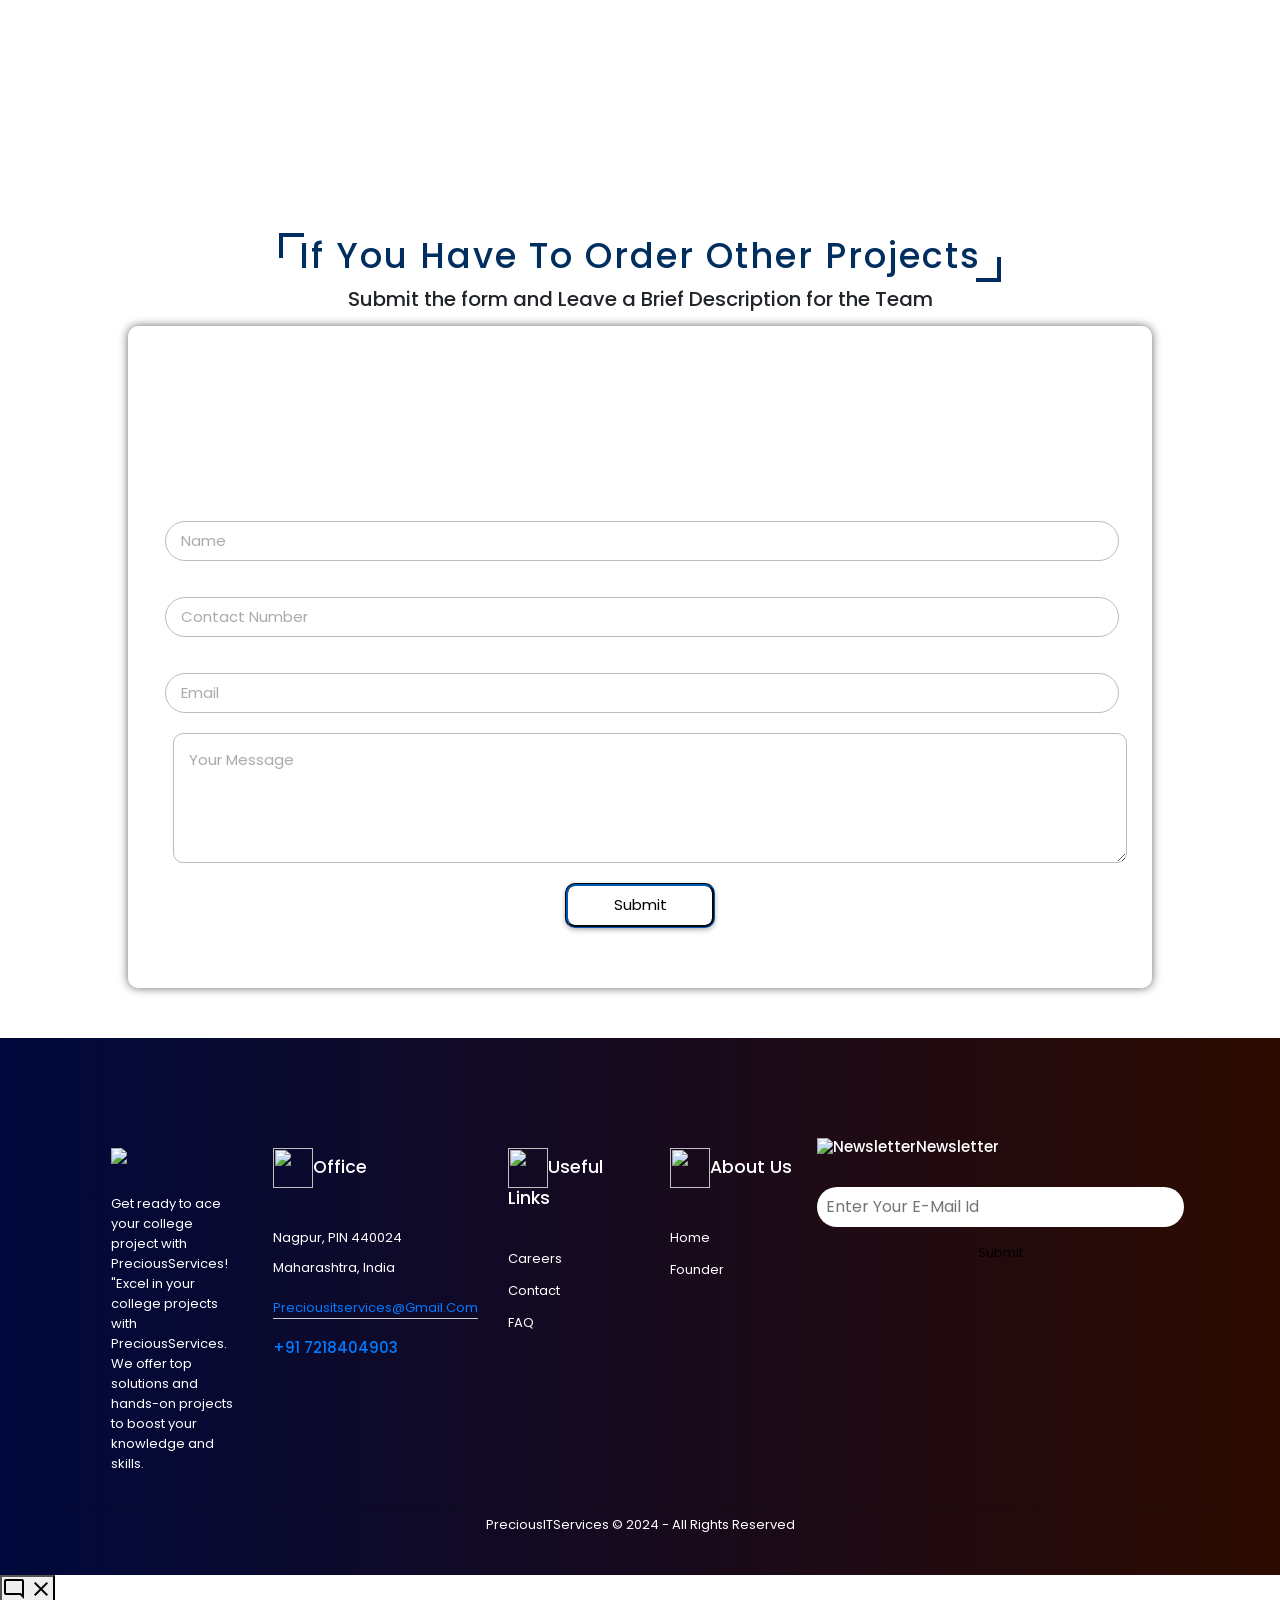
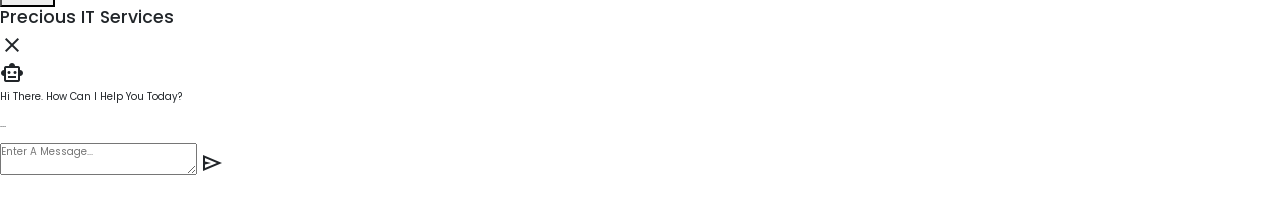
==== commit 8f6250b9: "Merge a348d67a62c220ba6b0a4d824249efa6408a7302 into fd90fd636d77fe917efca98bbadee5c18835e5f2" ====
--- a/index.html
+++ b/index.html
@@ -1,49 +1,18 @@
 <!DOCTYPE html>
 <html lang="en">
-  <head>
-    <meta charset="UTF-8" />
-    <meta http-equiv="X-UA-Compatible" content="IE=edge" />
-    <meta name="viewport" content="width=device-width, initial-scale=1.0" />
-    <title>Precious IT Services | The best services for projects</title>
-    <link rel="icon" type="image/x-icon" href="/images/favicon.png" />
-
-    <link rel="stylesheet" href="./main.css" />
-    <link href='https://unpkg.com/boxicons@2.1.4/css/boxicons.min.css' rel='stylesheet'>
-    <link
-      rel="stylesheet"
-      href="https://cdnjs.cloudflare.com/ajax/libs/font-awesome/5.15.3/css/all.min.css" />
-    <script src="https://cdnjs.cloudflare.com/ajax/libs/jquery/3.6.0/jquery.min.js"></script>
-    <!-- <link rel="icon" href="./images/image.png" /> -->
-    <link
-      rel="stylesheet"
-      href="https://cdnjs.cloudflare.com/ajax/libs/twitter-bootstrap/4.1.3/css/bootstrap.min.css" />
-    <link
-      rel="stylesheet"
-      href="https://cdnjs.cloudflare.com/ajax/libs/ionicons/2.0.1/css/ionicons.min.css" />
-    <link
-      rel="stylesheet"
-      href="https://cdn.jsdelivr.net/npm/bootstrap@4.5.3/dist/css/bootstrap.min.css"
-      integrity="sha384-TX8t27EcRE3e/ihU7zmQxVncDAy5uIKz4rEkgIXeMed4M0jlfIDPvg6uqKI2xXr2"
-      crossorigin="anonymous" />
-    <link
-      rel="stylesheet"
-      href="https://stackpath.bootstrapcdn.com/font-awesome/4.7.0/css/font-awesome.min.css"
-      integrity="sha384-wvfXpqpZZVQGK6TAh5PVlGOfQNHSoD2xbE+QkPxCAFlNEevoEH3Sl0sibVcOQVnN"
-      crossorigin="anonymous" />
-    <link
-      href="https://fonts.googleapis.com/css2?family=Material+Symbols+Outlined"
-      rel="stylesheet" />
 
 <head>
   <meta charset="UTF-8" />
   <meta http-equiv="X-UA-Compatible" content="IE=edge" />
   <meta name="viewport" content="width=device-width, initial-scale=1.0" />
-  <title>Precious IT Services</title>
+  <title>Precious IT Services | The best services for projects</title>
+  <link rel="icon" type="image/x-icon" href="/images/favicon.png" />
+
   <link rel="stylesheet" href="./main.css" />
   <link href='https://unpkg.com/boxicons@2.1.4/css/boxicons.min.css' rel='stylesheet'>
   <link rel="stylesheet" href="https://cdnjs.cloudflare.com/ajax/libs/font-awesome/5.15.3/css/all.min.css" />
   <script src="https://cdnjs.cloudflare.com/ajax/libs/jquery/3.6.0/jquery.min.js"></script>
-  <link rel="icon" href="./images/image.png" />
+  <!-- <link rel="icon" href="./images/image.png" /> -->
   <link rel="stylesheet" href="https://cdnjs.cloudflare.com/ajax/libs/twitter-bootstrap/4.1.3/css/bootstrap.min.css" />
   <link rel="stylesheet" href="https://cdnjs.cloudflare.com/ajax/libs/ionicons/2.0.1/css/ionicons.min.css" />
   <link rel="stylesheet" href="https://cdn.jsdelivr.net/npm/bootstrap@4.5.3/dist/css/bootstrap.min.css"
@@ -52,21 +21,55 @@
     integrity="sha384-wvfXpqpZZVQGK6TAh5PVlGOfQNHSoD2xbE+QkPxCAFlNEevoEH3Sl0sibVcOQVnN" crossorigin="anonymous" />
   <link href="https://fonts.googleapis.com/css2?family=Material+Symbols+Outlined" rel="stylesheet" />
 
-  <link href="lib/bootstrap/css/bootstrap.min.css" rel="stylesheet" />
-  <link href="lib/ionicons/css/ionicons.min.css" rel="stylesheet" />
-  <link rel="stylesheet" href="./chatBot/style.css" />
-  <link href="lib/owlcarousel/assets/owl.carousel.min.css" rel="stylesheet" />
-  <link href="lib/lightbox/css/lightbox.min.css" rel="stylesheet" />
-  <script type="text/javascript" src="https://cdn.jsdelivr.net/npm/@emailjs/browser@3/dist/email.min.js"></script>
-
-  <script type="text/javascript">
-    (function () {
-      emailjs.init("oUbB-IqXyvbW5JlV9");
-    })();
-  </script>
-</head>
-    
+  <head>
+    <meta charset="UTF-8" />
+    <meta http-equiv="X-UA-Compatible" content="IE=edge" />
+    <meta name="viewport" content="width=device-width, initial-scale=1.0" />
+    <title>Precious IT Services</title>
+    <link rel="stylesheet" href="./main.css" />
+    <link href='https://unpkg.com/boxicons@2.1.4/css/boxicons.min.css' rel='stylesheet'>
+    <link rel="stylesheet" href="https://cdnjs.cloudflare.com/ajax/libs/font-awesome/5.15.3/css/all.min.css" />
+    <script src="https://cdnjs.cloudflare.com/ajax/libs/jquery/3.6.0/jquery.min.js"></script>
+    <link rel="icon" href="./images/image.png" />
+    <link rel="stylesheet"
+      href="https://cdnjs.cloudflare.com/ajax/libs/twitter-bootstrap/4.1.3/css/bootstrap.min.css" />
+    <link rel="stylesheet" href="https://cdnjs.cloudflare.com/ajax/libs/ionicons/2.0.1/css/ionicons.min.css" />
+    <link rel="stylesheet" href="https://cdn.jsdelivr.net/npm/bootstrap@4.5.3/dist/css/bootstrap.min.css"
+      integrity="sha384-TX8t27EcRE3e/ihU7zmQxVncDAy5uIKz4rEkgIXeMed4M0jlfIDPvg6uqKI2xXr2" crossorigin="anonymous" />
+    <link rel="stylesheet" href="https://stackpath.bootstrapcdn.com/font-awesome/4.7.0/css/font-awesome.min.css"
+      integrity="sha384-wvfXpqpZZVQGK6TAh5PVlGOfQNHSoD2xbE+QkPxCAFlNEevoEH3Sl0sibVcOQVnN" crossorigin="anonymous" />
+    <link href="https://fonts.googleapis.com/css2?family=Material+Symbols+Outlined" rel="stylesheet" />
+
+    <link href="lib/bootstrap/css/bootstrap.min.css" rel="stylesheet" />
+    <link href="lib/ionicons/css/ionicons.min.css" rel="stylesheet" />
+    <link rel="stylesheet" href="./chatBot/style.css" />
+    <link href="lib/owlcarousel/assets/owl.carousel.min.css" rel="stylesheet" />
+    <link href="lib/lightbox/css/lightbox.min.css" rel="stylesheet" />
+    <script type="text/javascript" src="https://cdn.jsdelivr.net/npm/@emailjs/browser@3/dist/email.min.js"></script>
+
+    <script type="text/javascript">
+      (function () {
+        emailjs.init("oUbB-IqXyvbW5JlV9");
+      })();
+    </script>
+  </head>
+
 <body>
+  <div class="circle-container">
+    <div class="circle" style="background-color: #55a5ea; left: 504px; top: 59px; scale: 1;"></div>
+    <div class="circle" style="background-color: #55a5ea; left: 504px; top: 59px; scale: 0.95;"></div>
+    <div class="circle" style="background-color: #55a5ea; left: 504px; top: 59px; scale: 0.9;"></div>
+    <div class="circle" style="background-color: #55a5ea; left: 504px; top: 59px; scale: 0.9;"></div>
+    <div class="circle" style="background-color: #3fbcc0c6; left: 504px; top: 59px; scale: 0.85;"></div>
+    <div class="circle" style="background-color: #3fbcc0c6; left: 504px; top: 59px; scale: 0.85;"></div>
+    <div class="circle" style="background-color: #3fbcc0c6; left: 504px; top: 59px; scale: 0.85;"></div>
+    <div class="circle" style="background-color: #3fbcc0c6; left: 504px; top: 59px; scale: 0.85;"></div>
+    <div class="circle" style="background-color: #fff; left: 504px; top: 59px; scale: 0.8;"></div>
+    <div class="circle" style="background-color: #fff; left: 504px; top: 59px; scale: 0.8;"></div>
+    <div class="circle" style="background-color: #fff; left: 504px; top: 59px; scale: 0.8;"></div>
+    <div class="circle" style="background-color: #fff; left: 504px; top: 59px; scale: 0.8;"></div>
+</div>
+
   <header class="header">
     <a href="#" class="logo"><img src="./images/logomain.png" alt="" style="width: 100px; height: 70px" /></a>
     <div class="fas fa-bars"></div>
@@ -103,16 +106,16 @@
   </section>
 
   <div class="pt-5 pb-5">
-    <div class="container">
-      <div class="row">
-        <div class="section-head col-sm-12" id="projects">
+    <div class="container d-flex flex-column align-items-center">
+      <div class="row justify-content-center">
+        <div class="section-head col-sm-12 text-center" id="projects">
           <h1>Projects</h1>
           <p class="text-trans-none">
             We build robust and productive projects for you that help in your
             placements and for sharpening your learning.
           </p>
         </div>
-        <div class="col-lg-4 col-sm-6 pointerBtn">
+        <div class="col-lg-4 col-md-6 col-sm-12 d-flex justify-content-center pointerBtn">
           <div class="item">
             <span class="icon feature_box_col_one p-2"><i class="fa fa-laptop"></i></span>
             <h6>Web-App Projects</h6>
@@ -124,7 +127,7 @@
             </p>
           </div>
         </div>
-        <div class="col-lg-4 col-sm-6 pointerBtn">
+        <div class="col-lg-4 col-md-6 col-sm-12 d-flex justify-content-center pointerBtn">
           <div class="item">
             <span class="icon feature_box_col_two p-2"><i class="fa fa-android"></i></span>
             <h6>Mobile-App Projects</h6>
@@ -136,144 +139,146 @@
             </p>
           </div>
         </div>
-        <div class="col-lg-4 col-sm-6 pointerBtn">
+        <div class="col-lg-4 col-md-6 col-sm-12 d-flex justify-content-center pointerBtn">
           <div class="item">
             <span class="icon feature_box_col_three p-2"><i class="fa fa-magic"></i></span>
             <h6>Data Analytics Projects</h6>
-
-            <p class="text-black">
-              The Project will include Visualizating of Data and the
-              Rescanning. As per the statistics and the giving space, this type of data
-              can be seen in Big Tech Companies & the graph structure optimize
-              the visual.
+            <p class="text-trans-none">
+              The project will include Visualizating of Data and Rescanning.
+              As per the Statistics and the giving space.
             </p>
           </div>
+        </div>
       </div>
     </div>
-  </div>
-
-  <script src="https://code.jquery.com/jquery-3.5.1.slim.min.js"
-    integrity="sha384-DfXdz2htPH0lsSSs5nCTpuj/zy4C+OGpamoFVy38MVBnE+IbbVYUew+OrCXaRkfj"
-    crossorigin="anonymous"></script>
-  <script src="https://cdn.jsdelivr.net/npm/bootstrap@4.5.3/dist/js/bootstrap.bundle.min.js"
-    integrity="sha384-ho+j7jyWK8fNQe+A12Hb8AhRq26LrZ/JpcUGGOn+Y7RsweNrtN/tE3MoK7ZeZDyx"
-    crossorigin="anonymous"></script>
-
-  <a href="#" class="back-to-top"><i class="ion-ios-arrow-up"></i></a>
-
-  <section class="counters">
-    <div class="container">
-      <div class="pointerBtn">
-        <i class="far fa-clock fa-4x"></i>
-        <div class="counter" data-target="24">24+</div>
-        <h3>Working Hours/Week</h3>
-      </div>
-      <div class="pointerBtn">
-        <i class="fas fa-gift fa-4x"></i>
-        <div class="counter" data-target="60">60+</div>
-        <h3>Projects Sold</h3>
-      </div>
-      <div class="pointerBtn">
-        <i class="fas fa-users fa-4x"></i>
-        <div class="counter" data-target="52">52+</div>
-        <h3>Happy Clients</h3>
-      </div>
-      <div class="pointerBtn">
-        <i class="fas fa-award fa-4x"></i>
-        <div class="counter" data-target="13">13+</div>
-        <h3>Awards Received</h3>
+    
+
+    <script src="https://code.jquery.com/jquery-3.5.1.slim.min.js"
+      integrity="sha384-DfXdz2htPH0lsSSs5nCTpuj/zy4C+OGpamoFVy38MVBnE+IbbVYUew+OrCXaRkfj"
+      crossorigin="anonymous"></script>
+    <script src="https://cdn.jsdelivr.net/npm/bootstrap@4.5.3/dist/js/bootstrap.bundle.min.js"
+      integrity="sha384-ho+j7jyWK8fNQe+A12Hb8AhRq26LrZ/JpcUGGOn+Y7RsweNrtN/tE3MoK7ZeZDyx"
+      crossorigin="anonymous"></script>
+
+    <a href="#" class="back-to-top"><i class="ion-ios-arrow-up"></i></a>
+
+    <section class="counters">
+      <div class="container">
+        <div class="pointerBtn">
+          <i class="far fa-clock fa-4x"></i>
+          <div class="counter" data-target="24">24+</div>
+          <h3>Working Hours/Week</h3>
+        </div>
+        <div class="pointerBtn">
+          <i class="fas fa-gift fa-4x"></i>
+          <div class="counter" data-target="60">60+</div>
+          <h3>Projects Sold</h3>
+        </div>
+        <div class="pointerBtn">
+          <i class="fas fa-users fa-4x"></i>
+          <div class="counter" data-target="52">52+</div>
+          <h3>Happy Clients</h3>
+        </div>
+        <div class="pointerBtn">
+          <i class="fas fa-award fa-4x"></i>
+          <div class="counter" data-target="13">13+</div>
+          <h3>Awards Received</h3>
+        </div>
+      </div>
+    </section>
+
+    <section id="contact" class="contact">
+      <h1 class="heading">If You Have to Order Other Projects</h1>
+      <h2 class="text-trans-none">
+        Submit the form and Leave a Brief Description for the Team
+      </h2>
+    </section>
+
+    <!-- Contact Us Form -->
+    <div class="contact-in">
+      <div class="contact-map">
+        <iframe
+          src="https://www.google.com/maps/embed?pb=!1m14!1m8!1m3!1d14886.873203334077!2d79.1199471!3d21.1237941!3m2!1i1024!2i768!4f13.1!3m3!1m2!1s0x3bd4c76047f90e8f%3A0xbab3e39d03c3251c!2sPrecious!5e0!3m2!1sen!2sin!4v1687299954489!5m2!1sen!2sin"
+          width="100%" height="auto" style="border: 0" allowfullscreen="" loading="lazy"></iframe>
+      </div>
+      <div class="contact-form">
+        <form action="" id="contact-form">
+          <input type="text" name="name" placeholder="Name" id="name" class="contact-form-txt" pattern="^[A-Za-z\- ']+$"
+            required />
+          <span id="name-error" class="error"></span>
+          <!-- Validation error message for Name -->
+          <input type="number" id="number" name="phone" pattern="[0-9]{10,12}" required placeholder="Contact Number"
+            minlength="10" maxlength="12" class="contact-form-phone" />
+          <span id="phone-error" class="error"></span>
+          <!-- Validation error message for Contact Number -->
+          <input type="email" name="email" placeholder="Email" id="mail" class="contact-form-email" required />
+          <span id="email-error" class="error"></span>
+          <!-- Validation error message for Email -->
+          <textarea placeholder="Your Message" id="message" name="message" class="contact-form-txtarea"
+            required></textarea>
+          <span id="message-error" class="error"></span>
+          <!-- Validation error message for Message -->
+          <button class="contact-form-btn" id="contact_sbmt_btn">Submit</button>
+        </form>
       </div>
     </div>
-  </section>
-
-  <section id="contact" class="contact">
-    <h1 class="heading">If You Have to Order Other Projects</h1>
-    <h2 class="text-trans-none">
-      Submit the form and Leave a Brief Description for the Team
-    </h2>
-  
-  <!-- Contact Us Form -->
-  <div class="contact-in">
-    <div class="contact-map">
-      <iframe
-        src="https://www.google.com/maps/embed?pb=!1m14!1m8!1m3!1d14886.873203334077!2d79.1199471!3d21.1237941!3m2!1i1024!2i768!4f13.1!3m3!1m2!1s0x3bd4c76047f90e8f%3A0xbab3e39d03c3251c!2sPrecious!5e0!3m2!1sen!2sin!4v1687299954489!5m2!1sen!2sin"
-        width="100%" height="auto" style="border: 0" allowfullscreen="" loading="lazy"></iframe>
-    </div>
-    <div class="contact-form">
-      <form action="" id="contact-form">
-        <input type="text" name="name" placeholder="Name" id="name" class="contact-form-txt" pattern="^[A-Za-z\- ']+$"
-          required />
-        <span id="name-error" class="error"></span>
-        <!-- Validation error message for Name -->
-        <input type="number" id="number" name="phone" pattern="[0-9]{10,12}" required placeholder="Contact Number"
-          minlength="10" maxlength="12" class="contact-form-phone" />
-        <span id="phone-error" class="error"></span>
-        <!-- Validation error message for Contact Number -->
-        <input type="email" name="email" placeholder="Email" id="mail" class="contact-form-email" required />
-        <span id="email-error" class="error"></span>
-        <!-- Validation error message for Email -->
-        <textarea placeholder="Your Message" id="message" name="message" class="contact-form-txtarea"
-          required></textarea>
-        <span id="message-error" class="error"></span>
-        <!-- Validation error message for Message -->
-        <button class="contact-form-btn" id="contact_sbmt_btn">Submit</button>
-      </form>
-    </div>
-  </div>
-    </section>
-
-<!-- Added this script -->
-<script>
-    // Function to handle form submission
-    document.getElementById("contact-form").addEventListener("submit", function(event) {
-        // Prevent the default form submission
-        event.preventDefault();
-        // Show the alert message
-        alert("Submitted successfully!");
-    });
-</script>
-
-  <!-- Footer-->
-  <footer>
-    <div class="row_f">
-      <div class="col">
-        <img src="./images/pngwing.com(5).png" class="logo_f" />
-        <p class="text-trans-none">
-          Get ready for your college project submission with PreciousServices.
-          We provide best solutions and projects that will help you gain more
-          knowledge. Subscribe to get latest updates.
-        </p>
-      </div>
-      <div class="col">
-        <h3>Office</h3>
-        <p>Nagpur, PIN 440024</p>
-        <p>Maharashtra, India</p>
-        <p class="email"><a href="mailto:preciousitservices@gmai.com">preciousitservices@gmail.com</a></p>
-        <h4><a href="tel:7218404903">+91 7218404903</a></h4>
-      </div>
-      <div class="col">
-        <h3>Useful Links</h3>
-        <ul>
-          <!-- <li><a href=".index.html#portfolio">Order</a></li> -->
-          <!-- <li> <a href="#team">Team</a></li> -->
-          <li><a href="careers.html">careers</a></li>
-          <li><a href="tel:7218404903">Contact</a></li>
-          <li><a href="faq.html">FAQ</a></li>
-          <!-- <li> <a href="#faq">FAQ</a></li> -->
-        </ul>
-      </div>
-      <div class="col">
-        <h3>About Us</h3>
-        <ul>
-          <li><a href="index.html">Home</a></li>
-          <li><a href="./index2.html">Founder</a></li>
-          <!-- <li><a href="index.html#service">Reviews</a></li> -->
-          <!-- <li><a href="#">Terms & condition</a></li> -->
-          <!-- <li> <a href="#">Privacy policy</a></li> -->
-        </ul>
-      </div>
-      
-      <!-- <div class="col">
+
+
+    <!-- Footer-->
+    <footer>
+      <div class="row_f">
+        <div class="col">
+          <img src="./images/pngwing.com(5).png" class="logo_f" />
+          <p class="text-trans-none">
+            Get ready to ace your college project with PreciousServices! <br>
+            "Excel in your college projects with PreciousServices. We offer top solutions and hands-on projects to boost
+            your knowledge and skills.
+
+          </p>
+        </div>
+        <div class="col">
+          <h3><img src="https://img.icons8.com/?size=100&id=30605&format=png&color=000000" alt=""
+              style="width: 40px; height: 40px;">Office</h3>
+          <p>Nagpur, PIN 440024</p>
+          <p>Maharashtra, India</p>
+          <p class="email"><a href="mailto:preciousitservices@gmai.com">preciousitservices@gmail.com</a></p>
+          <h4><a href="tel:7218404903">+91 7218404903</a></h4>
+        </div>
+        <div class="col">
+          <h3><img src="https://img.icons8.com/?size=100&id=xi9J4k2OgrkM&format=png&color=000000" alt=""
+              style="width: 40px; height: 40px;">Useful Links</h3>
+          <ul>
+            <!-- <li><a href=".index.html#portfolio">Order</a></li> -->
+            <!-- <li> <a href="#team">Team</a></li> -->
+            <li><a href="careers.html">careers</a></li>
+            <li><a href="tel:7218404903">Contact</a></li>
+            <li><a href="FAQ.html" target="_blank">FAQ</a></li>
+            <!-- <li> <a href="#faq">FAQ</a></li> -->
+          </ul>
+        </div>
+        <div class="col">
+          <h3><img src="https://img.icons8.com/?size=100&id=WX8XgeDAB2Bh&format=png&color=000000" alt=""
+              style="width: 40px; height: 40px;">About Us</h3>
+          <ul>
+            <li><a href="index.html">Home</a></li>
+            <li><a href="./index2.html">Founder</a></li>
+            <!-- <li><a href="index.html#service">Reviews</a></li> -->
+            <!-- <li><a href="#">Terms & condition</a></li> -->
+            <!-- <li> <a href="#">Privacy policy</a></li> -->
+          </ul>
+        </div>
+        <div class="newsletter">
+          <h4><img src="https://img.icons8.com/?size=100&id=bqI4gOgp4z1f&format=png&color=000000" alt="Newsletter"
+              style="width: 40px; height: 40px;">Newsletter</h4>
+          <form action="preciousitservices@gmail.com" method="post" class="newsletter-form">
+            <input type="email" name="email" placeholder="Enter Your E-Mail Id" required>
+            <button type="submit">Submit</button>
+          </form>
+        </div>
+
+
+
+        <!-- <div class="col">
         <h3>Newsletter</h3>
         <form>
           <i class="icon ion-md-mail"></i>
@@ -281,72 +286,208 @@
           <button type="submit"><i class="icon ion-md-send"></i></button>
         </form>
       </div> -->
-      
+
+      </div>
+      <hr />
+      <p class="copyright">
+        PreciousITServices &copy; 2024 - All Rights Reserved
+      </p>
+    </footer>
+
+    <!--   Chat Bot   -->
+    <button class="chatbot__button">
+      <span class="material-symbols-outlined">mode_comment</span>
+      <span class="material-symbols-outlined">close</span>
+    </button>
+    <div class="chatbot">
+      <div class="chatbot__header">
+        <h3 class="chatbox__title">Precious IT Services</h3>
+
+        <span class="material-symbols-outlined">close</span>
+      </div>
+      <ul class="chatbot__box">
+        <li class="chatbot__chat incoming">
+          <span class="material-symbols-outlined">smart_toy</span>
+          <p>Hi there. How can I help you today?</p>
+        </li>
+        <li class="chatbot__chat outgoing">
+          <p>...</p>
+        </li>
+      </ul>
+      <div class="chatbot__input-box">
+        <textarea class="chatbot__textarea" placeholder="Enter a message..." required></textarea>
+        <span id="send-btn" class="material-symbols-outlined">send</span>
+      </div>
     </div>
-    <hr />
-    <p class="copyright">
-      PreciousITServices &copy; 2024 - All Rights Reserved
-    </p>
-  </footer>
-
-  <!--   Chat Bot   -->
-  <button class="chatbot__button">
-    <span class="material-symbols-outlined">mode_comment</span>
-    <span class="material-symbols-outlined">close</span>
-  </button>
-  <div class="chatbot">
-    <div class="chatbot__header">
-      <h3 class="chatbox__title">Precious IT Services</h3>
-      
-      <span class="material-symbols-outlined">close</span>
-    </div>
-    <ul class="chatbot__box">
-      <li class="chatbot__chat incoming">
-        <span class="material-symbols-outlined">smart_toy</span>
-        <p>Hi there. How can I help you today?</p>
-      </li>
-      <li class="chatbot__chat outgoing">
-        <p>...</p>
-      </li>
-    </ul>
-    <div class="chatbot__input-box">
-      <textarea class="chatbot__textarea" placeholder="Enter a message..." required></textarea>
-      <span id="send-btn" class="material-symbols-outlined">send</span>
-    </div>
-  </div>
-  <!--  chat bot finish  -->
-
-  <script src="./js/contact.js"></script>
-  <script src="./chatBot/script.js"></script>
-  <script src="./js/login.js"></script>
-  <script src="./main.js"></script>
-  <script src="./js/theme.js"></script>
-  <!-- 
+    <!--  chat bot finish  -->
+
+    <script src="./js/contact.js"></script>
+    <script src="./chatBot/script.js"></script>
+    <script src="./js/login.js"></script>
+    <script src="./main.js"></script>
+    <script src="./js/theme.js"></script>
+    <script src="./backend/public/js/navbar.js"></script>
+
+    <!-- 
   <script>
     alert("Under Maintenance, Please come again after sometime.")
   </script> -->
 
-  <script>
-    // Function to scroll to the top smoothly
-    function scrollToTop() {
-      window.scrollTo({
-        top: 0,
-        behavior: "smooth",
+    <script>
+      // Function to scroll to the top smoothly
+      function scrollToTop() {
+        window.scrollTo({
+          top: 0,
+          behavior: "smooth",
+        });
+      }
+
+      // Add an event listener to the "scroll to top" button
+      const backToTopButton = document.querySelector(".back-to-top");
+      backToTopButton.addEventListener("click", scrollToTop);
+
+      // Add an event listener to show/hide the button based on scroll position
+      window.addEventListener("scroll", () => {
+        if (document.documentElement.scrollTop > 100) {
+          backToTopButton.style.display = "block";
+        } else {
+          backToTopButton.style.display = "none";
+        }
       });
+    </script>
+    <script>
+      //Custom Cursor
+
+const coords = { x: 0, y: 0 };
+const circles = document.querySelectorAll(".circle");
+
+const colors = [
+  "#55a5ea",
+  "#55a5ea",
+  "#55a5ea",
+  "#55a5ea",
+  "#55a5ea",
+  "#55a5ea",
+  "#55a5ea",
+  "#55a5ea",
+  "#3fbcc0c6",
+  "#3fbcc0c6",
+  "#3fbcc0c6",
+  "#3fbcc0c6",
+  "#3fbcc0c6",
+  "#3fbcc0c6",
+  "fff",
+  "fff",
+  "fff",
+  "fff",
+  "fff",
+  "fff",
+  "fff",
+];
+
+circles.forEach(function (circle, index) {
+  circle.x = 0;
+  circle.y = 0;
+  circle.style.backgroundColor = colors[index % colors.length];
+});
+
+window.addEventListener("mousemove", function (e) {
+  coords.x = e.clientX;
+  coords.y = e.clientY;
+});
+
+function animateCircles() {
+  let x = coords.x;
+  let y = coords.y;
+
+  circles.forEach(function (circle, index) {
+    circle.style.left = x - 12 + "px";
+    circle.style.top = y - 12 + "px";
+
+    circle.style.scale = (circles.length - index) / circles.length;
+
+    circle.x = x;
+    circle.y = y;
+
+    const nextCircle = circles[index + 1] || circles[0];
+    x += (nextCircle.x - x) * 0.3;
+    y += (nextCircle.y - y) * 0.3;
+  });
+
+  requestAnimationFrame(animateCircles);
+}
+
+animateCircles();
+
+// Function to toggle dark mode
+function toggleDarkMode() {
+  const isDarkMode = isDarkModePreferred();
+  setDarkModePreference(!isDarkMode);
+  applyDarkModePreference();
+}
+
+// Function to apply dark mode preference
+function applyDarkModePreference() {
+  const isDarkMode = isDarkModePreferred();
+  if (isDarkMode) {
+    document.body.classList.add("dark-mode");
+    document.getElementById("theme-icon").src = "assets/images/icons8-sun.svg";
+  } else {
+    document.body.classList.remove("dark-mode");
+    document.getElementById("theme-icon").src = "assets/images/moon_solid.svg";
+  }
+}
+
+// Function to set dark mode preference
+document.addEventListener("DOMContentLoaded", () => {
+  const currentTheme = localStorage.getItem("theme");
+  const switchCheckbox = document.getElementById("switch"); // Define switchCheckbox here
+  const starRating = document.querySelector(".star_rating");
+  const thankYouMessage = document.querySelector(".thank_you_message");
+  if (switchCheckbox) {
+    // Check if switchCheckbox is not null
+    function applyDarkModeStyles() {
+      document.body.classList.remove("light-mode");
+      document.body.classList.add("dark-mode");
+      starRating.style.backgroundColor = "#2d2828";
+      thankYouMessage.style.backgroundColor = "#2d2828";
     }
 
-    // Add an event listener to the "scroll to top" button
-    const backToTopButton = document.querySelector(".back-to-top");
-    backToTopButton.addEventListener("click", scrollToTop);
-
-    // Add an event listener to show/hide the button based on scroll position
-    window.addEventListener("scroll", () => {
-      if (document.documentElement.scrollTop > 100) {
-        backToTopButton.style.display = "block";
+    function applyLightModeStyles() {
+      document.body.classList.remove("dark-mode");
+      document.body.classList.add("light-mode");
+      starRating.style.backgroundColor = "white";
+      thankYouMessage.style.backgroundColor = "white";
+    }
+
+    if (currentTheme) {
+      if (currentTheme === "dark-mode") {
+        applyDarkModeStyles();
+        switchCheckbox.checked = true;
       } else {
-        backToTopButton.style.display = "none";
+        applyLightModeStyles();
+      }
+    }
+
+    switchCheckbox.addEventListener("change", () => {
+      if (switchCheckbox.checked) {
+        applyDarkModeStyles();
+        localStorage.setItem("theme", "dark-mode");
+      } else {
+        applyLightModeStyles();
+        localStorage.setItem("theme", "light-mode");
       }
     });
-  </script>
+  } else {
+    console.error("Switch checkbox not found!"); // Log an error if switchCheckbox is null
+  }
+});
+
+    </script>
 </body>
+
+
 </html>
+
+
+
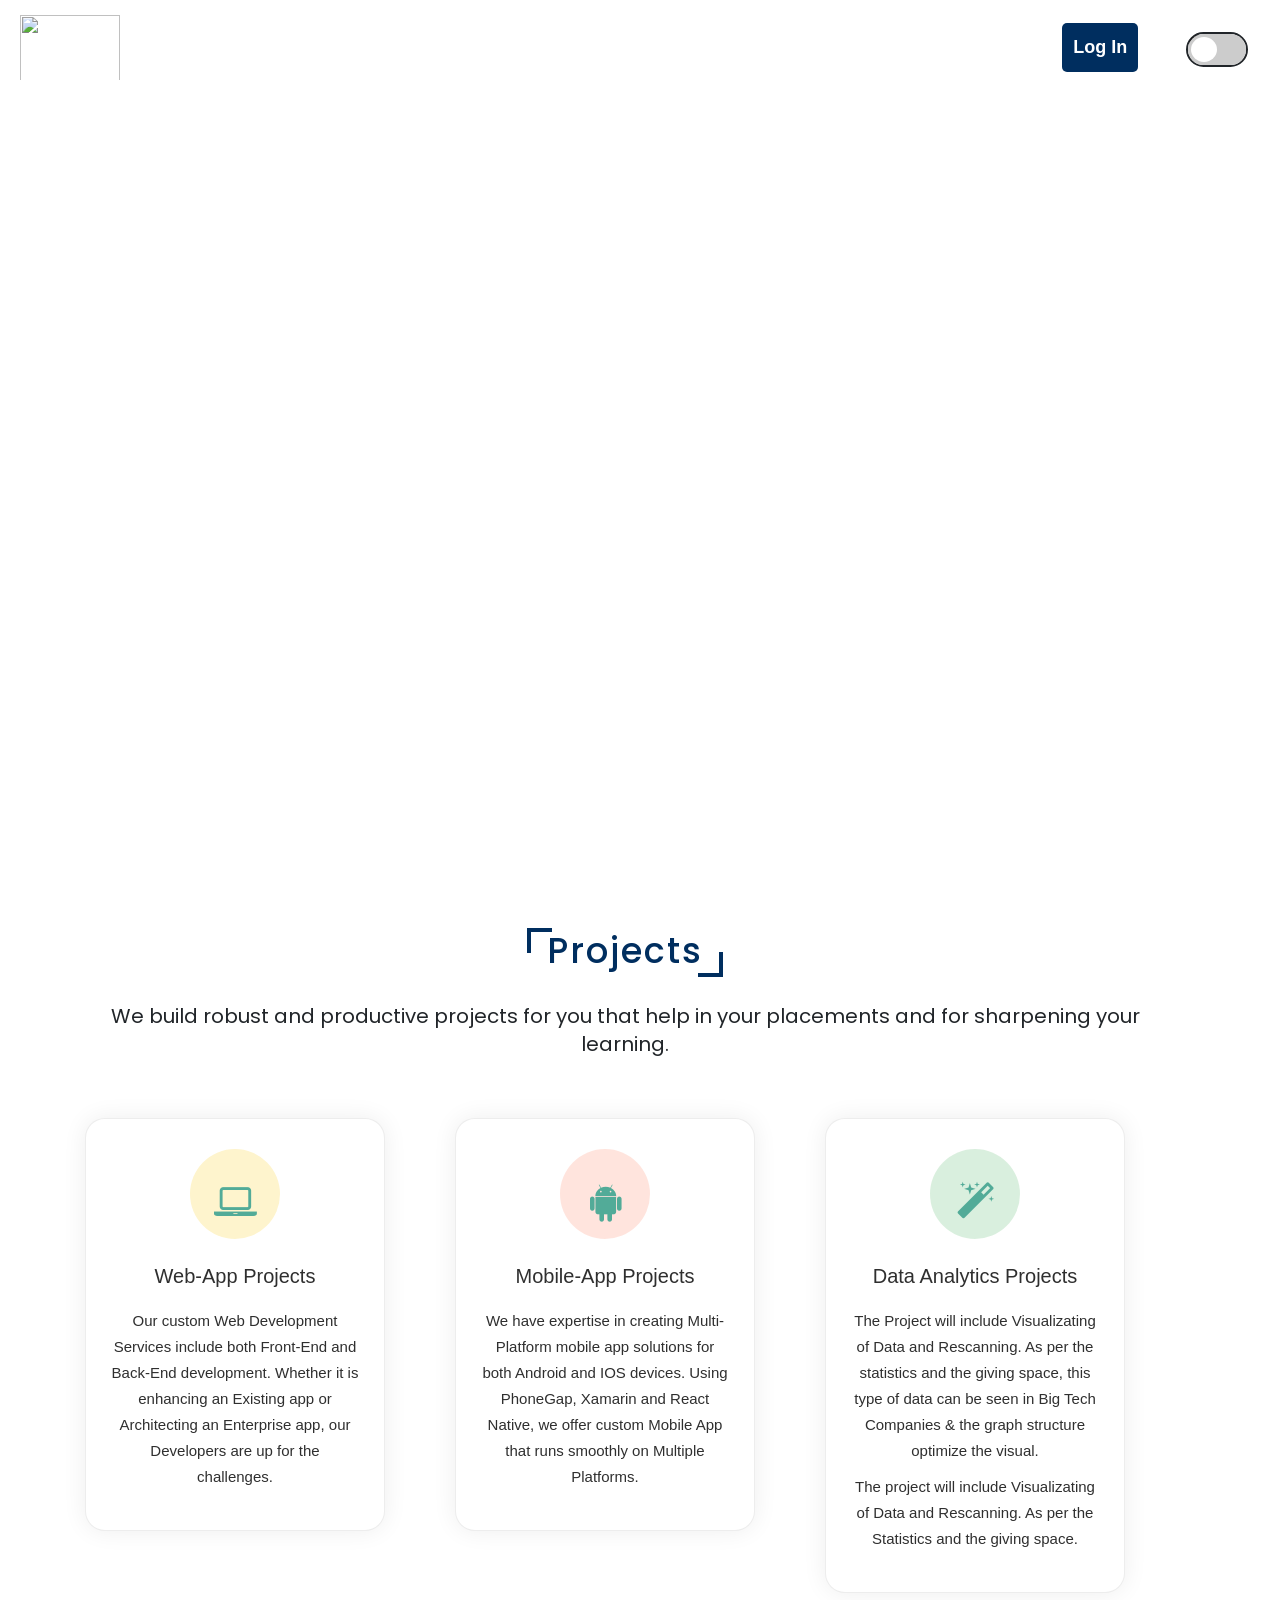
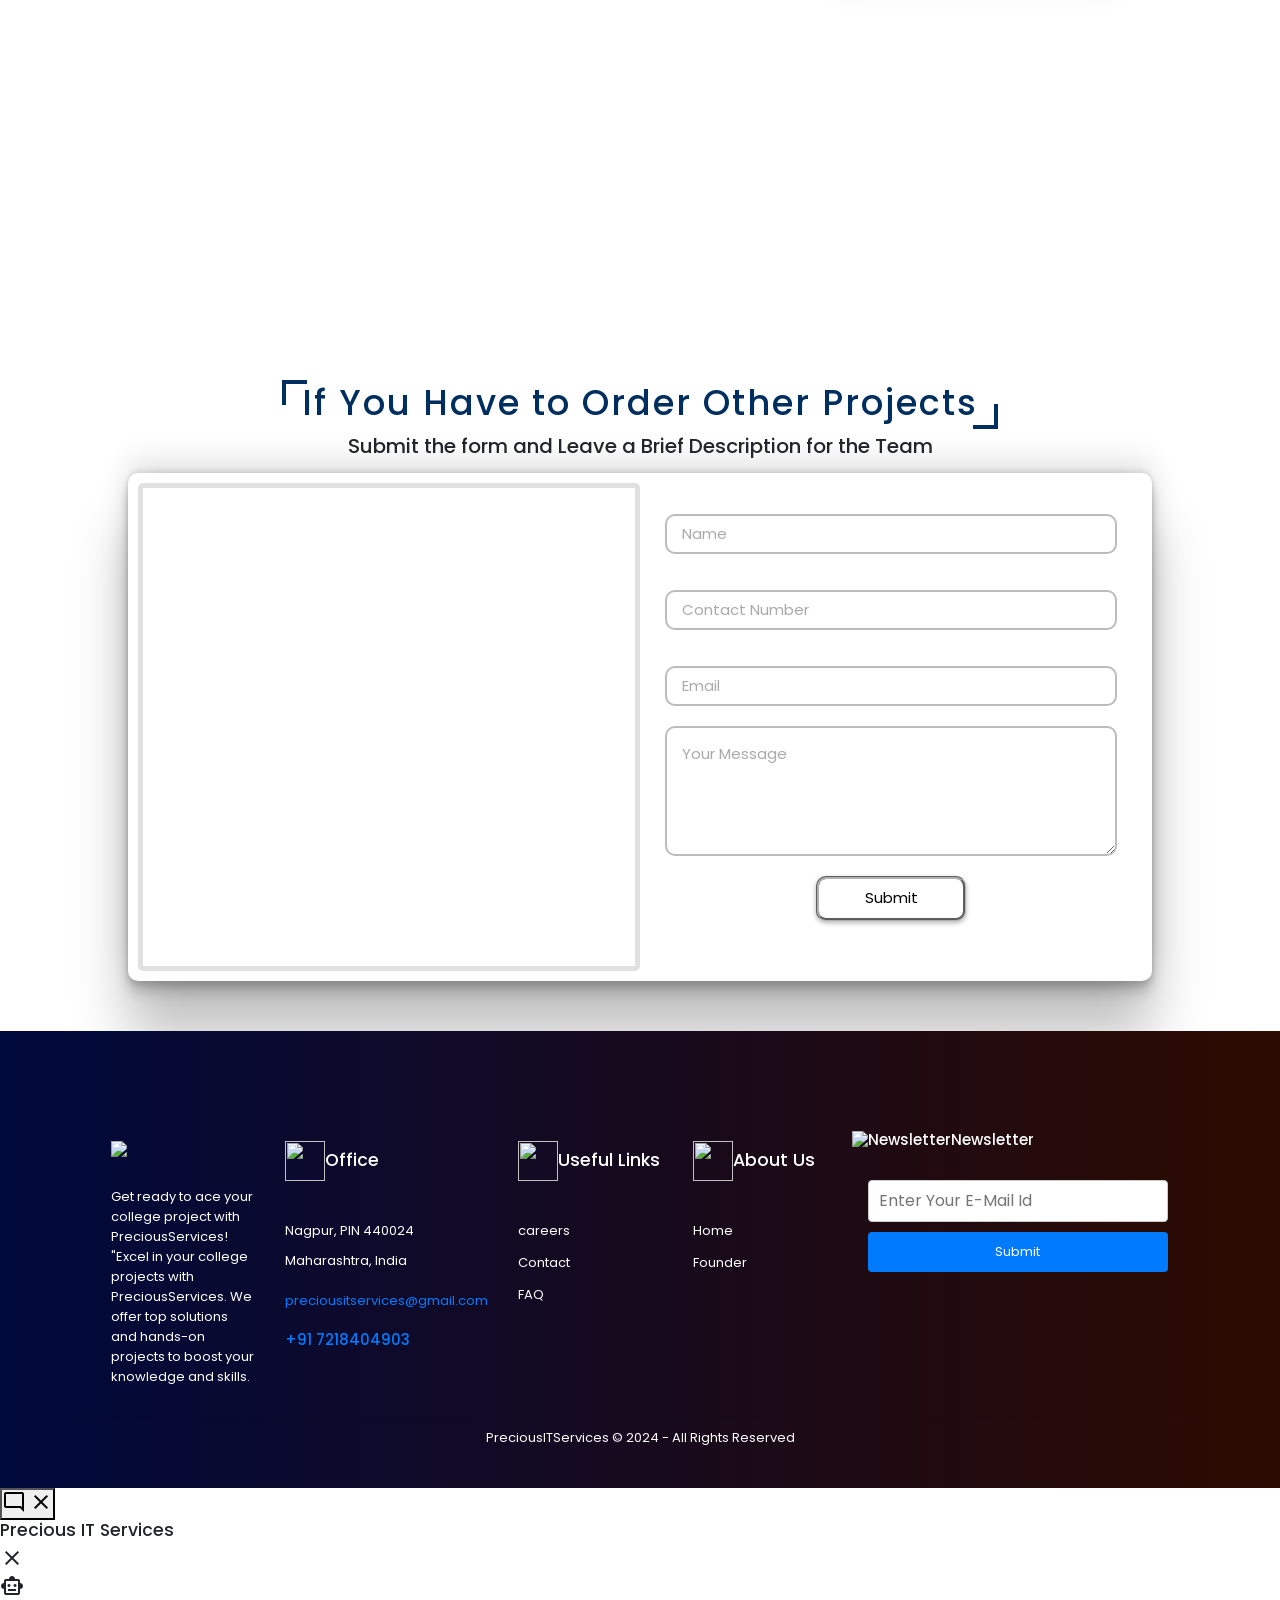
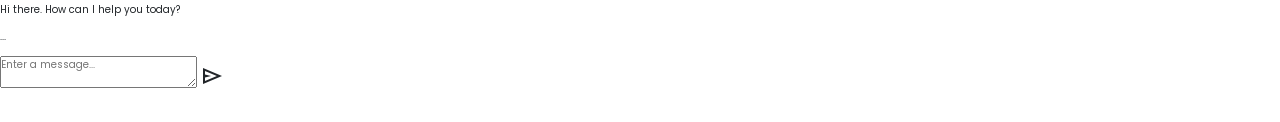
==== commit 3305af49: "Merge branch 'main' into main" ====
--- a/index.html
+++ b/index.html
@@ -106,16 +106,16 @@
   </section>
 
   <div class="pt-5 pb-5">
-    <div class="container d-flex flex-column align-items-center">
-      <div class="row justify-content-center">
-        <div class="section-head col-sm-12 text-center" id="projects">
+    <div class="container">
+      <div class="row">
+        <div class="section-head col-sm-12" id="projects">
           <h1>Projects</h1>
           <p class="text-trans-none">
             We build robust and productive projects for you that help in your
             placements and for sharpening your learning.
           </p>
         </div>
-        <div class="col-lg-4 col-md-6 col-sm-12 d-flex justify-content-center pointerBtn">
+        <div class="col-lg-4 col-sm-6 pointerBtn">
           <div class="item">
             <span class="icon feature_box_col_one p-2"><i class="fa fa-laptop"></i></span>
             <h6>Web-App Projects</h6>
@@ -127,7 +127,7 @@
             </p>
           </div>
         </div>
-        <div class="col-lg-4 col-md-6 col-sm-12 d-flex justify-content-center pointerBtn">
+        <div class="col-lg-4 col-sm-6 pointerBtn">
           <div class="item">
             <span class="icon feature_box_col_two p-2"><i class="fa fa-android"></i></span>
             <h6>Mobile-App Projects</h6>
@@ -139,10 +139,20 @@
             </p>
           </div>
         </div>
-        <div class="col-lg-4 col-md-6 col-sm-12 d-flex justify-content-center pointerBtn">
+        <div class="col-lg-4 col-sm-6 pointerBtn">
           <div class="item">
             <span class="icon feature_box_col_three p-2"><i class="fa fa-magic"></i></span>
             <h6>Data Analytics Projects</h6>
+
+            <p class="text-black">
+              The Project will include Visualizating of Data and 
+              Rescanning. As per the statistics and the giving space, this type of data
+              can be seen in Big Tech Companies & the graph structure optimize
+              the visual.
+
+        
+            </p>
+
             <p class="text-trans-none">
               The project will include Visualizating of Data and Rescanning.
               As per the Statistics and the giving space.
@@ -151,7 +161,6 @@
         </div>
       </div>
     </div>
-    
 
     <script src="https://code.jquery.com/jquery-3.5.1.slim.min.js"
       integrity="sha384-DfXdz2htPH0lsSSs5nCTpuj/zy4C+OGpamoFVy38MVBnE+IbbVYUew+OrCXaRkfj"
--- a/main.css
+++ b/main.css
@@ -5,12 +5,33 @@
   margin: 0;
   padding: 0;
   box-sizing: border-box;
-  text-transform: capitalize;
+  /* text-transform: capitalize; */
   transition: all 0.2s linear;
   text-decoration: none;
   scroll-behavior: smooth;
 }
 
+.circle {
+  z-index: 10000;
+  width: 20px;
+  height: 20px;
+  border-radius: 50%;
+  pointer-events: none;
+  animation: colors 5s infinite;
+  position: fixed;
+  transform: translate(-50%, -50%);
+}
+
+.circle::before {
+  content: "";
+  position: fixed;
+  width: 50px;
+  height: 50px;
+  opacity: 0.2;
+  transform: translate(-30%, -30%);
+  border-radius: 50%;
+}
+
 html {
   font-size: 62.5%;
   scroll-behavior: smooth;
@@ -18,6 +39,18 @@
 
 body {
   overflow-x: hidden;
+}
+
+.unload {
+  display: none;
+}
+
+.loader {
+  display: flex;
+  align-items: center;
+  justify-content: center;
+  width: 100vw;
+  height: 100vh;
 }
 
 .heading,
@@ -78,42 +111,127 @@
 }
 
 
+.pt-5 {
+  padding-top: 3rem;
+}
+
+.pb-5 {
+  padding-bottom: 3rem;
+}
+
+.container {
+  width: 100%;
+}
+
+.row {
+  display: flex;
+  flex-wrap: wrap;
+  justify-content: space-around;
+}
+
+.section-head {
+  text-align: center;
+  margin-bottom: 2rem;
+}
+
+.pointerBtn {
+  display: flex;
+  justify-content: center;
+  align-items: stretch;
+  /* Ensure all items stretch equally */
+  margin-bottom: 20px;
+}
+
+.item {
+  display: flex;
+  flex-direction: column;
+  align-items: center;
+  text-align: center;
+  padding: 20px;
+  box-shadow: 0 4px 8px rgba(0, 0, 0, 0.1);
+  border-radius: 8px;
+  background-color: #fff;
+  width: 100%;
+  max-width: 300px;
+  flex-grow: 1;
+  /* Allow items to grow to the same height */
+  min-height: 400px;
+  /* Set a minimum height to ensure equal sizing */
+}
+
+.icon {
+  font-size: 2em;
+  margin-bottom: 15px;
+}
+
+h6 {
+  font-size: 1.2em;
+  margin-bottom: 15px;
+}
+
 .text-trans-none {
   text-transform: none;
 }
 
+.feature_box {
+  flex: 1;
+  display: flex;
+  flex-direction: column;
+  justify-content: space-between;
+}
+
+.feature_box_col_one {
+  color: #3498db;
+}
+
+.feature_box_col_two {
+  color: #e67e22;
+}
+
+.feature_box_col_three {
+  color: #9b59b6;
+}
+
+.text-black {
+  color: black;
+}
+
+
 /*------ s mode -----*/
-label{
+label {
   position: absolute;
   width: 45px;
   height: 22px;
   right: 2px;
-  top:12px;
+  top: 12px;
   border: 2px solid;
   border-radius: 20px;
 }
-label:before{
+
+label:before {
   position: absolute;
   content: "";
-  width:  20px;
+  width: 20px;
   height: 20px;
   left: 1px;
-  top:1px;
+  top: 1px;
   border-radius: 50%;
   cursor: pointer;
   background: #000;
   transition: 0.4s;
 }
 
-label.active:before{
+label.active:before {
   left: 23px;
   background: #fff;
   /* background: black; */
 }
-body.night{
+
+body.night {
   background: #0b0b0b;
   color: #fff;
 }
+
 /* ---------- */
 
 .row .btn {
@@ -183,6 +301,13 @@
   align-items: center;
   padding-top: 0.5rem;
   justify-content: space-around;
+
+
+}
+
+.header .navbar ul .icons {
+  font-size: 25px;
+  color: white;
 }
 
 .header .navbar ul button {
@@ -229,6 +354,7 @@
   margin: 0.2em 1em 0.1em 1em;
   display: none;
 }
+
 /* .login {
   margin: 0.2em 1em 0.1em 1em;
   border: none;
@@ -354,7 +480,7 @@
 .pt-5 .container .row .section-head p {
   font-size: 2rem;
   padding: 1rem 0;
-  
+
 }
 
 .section-head {
@@ -492,8 +618,8 @@
     grid-template-columns: repeat(2, 1fr);
   }
 
-  .counters .container > div:nth-of-type(1),
-  .counters .container > div:nth-of-type(2) {
+  .counters .container>div:nth-of-type(1),
+  .counters .container>div:nth-of-type(2) {
     border-bottom: 1px lightskyblue solid;
     padding-bottom: 20px;
   }
@@ -523,7 +649,8 @@
     font-weight: 550;
     text-decoration: underline;
   }
-/* 
+
+  /* 
   .col form {
     width: 100%;
     display: flex;
@@ -542,7 +669,7 @@
 
 .section-head-1 p {
   color: #333;
- 
+
   font-size: 20px;
   line-height: 28px;
   text-align: center;
@@ -892,7 +1019,7 @@
 }
 
 .team .row .card::after {
-  background: #ccc;   
+  background: #ccc;
   bottom: -3rem;
   left: -4rem;
 }
@@ -915,109 +1042,106 @@
   height: auto;
   margin: auto auto 5rem auto;
   display: flex;
-  flex-direction: column;
+  flex-direction: row;
   flex-wrap: wrap;
   padding: 10px;
   border-radius: 10px;
   background: #fff;
-  box-shadow: 0px 0px 10px 0px #666;
+  box-shadow: rgba(0, 0, 0, 0.25) 0px 54px 55px, rgba(0, 0, 0, 0.12) 0px -12px 30px, rgba(0, 0, 0, 0.12) 0px 4px 6px, rgba(0, 0, 0, 0.17) 0px 12px 13px, rgba(0, 0, 0, 0.09) 0px -3px 5px;
 }
 
 .contact-map {
   width: 100%;
   height: auto;
+  border: #bababa70 5px solid;
   flex: 50%;
-}
+  border-radius: 1%;
+}
+
 .contact-map iframe {
   width: 100%;
   height: 100%;
 }
 
+/*changes done by https://github.com/Mahimatestgithub*/
 .contact-form {
   width: 100%;
   height: auto;
   flex: 50%;
   text-align: left;
 }
-.contact-form-txt {
-  margin-left: 2rem;
-  width: 95%;
+
+.contact-form-txt,
+.contact-form-email,
+.contact-form-phone,
+.contact-form-txtarea {
   height: 40px;
   color: #000;
-  border: 1px solid #bcbcbc;
-  border-radius: 50px;
-  outline: none;
-  margin-bottom: 20px;
-  padding: 15px;
-}
-.contact-form-email {
-  margin-left: 2rem;
-  width: 95%;
-  height: 40px;
-  color: #000;
-  border: 1px solid #bcbcbc;
-  border-radius: 50px;
-  outline: none;
-  margin-bottom: 20px;
-  padding: 15px;
-  text-transform: none;
-}
-.contact-form-txt::placeholder {
-  color: #aaa;
-  font-size: 1.5rem;
-}
-.contact-form-email::placeholder {
-  color: #aaa;
-  font-size: 1.5rem;
-}
-.contact-form-txtarea {
-  margin-left: 2rem;
-  width: 95%;
-  height: 130px;
-  color: #000;
-  border: 1px solid #bcbcbc;
+  border: 2px solid #bcbcbc;
   border-radius: 10px;
   outline: none;
   margin-bottom: 20px;
   padding: 15px;
-  font-family: "Poppins", sans-serif;
-}
+  transition: border-color 0.3s ease, box-shadow 0.3s ease;
+}
+
+.contact-form-txt:hover,
+.contact-form-email:hover,
+.contact-form-phone:hover,
+.contact-form-txtarea:hover {
+  border-color: grey;
+  /* Change border color on hover */
+  box-shadow: 0 0 10px grey(0, 0, 255, 0.5);
+  /* Add shadow effect on hover */
+}
+
+.contact-form-txt::placeholder,
+.contact-form-email::placeholder,
+.contact-form-phone::placeholder,
 .contact-form-txtarea::placeholder {
   color: #aaa;
   font-size: 1.5rem;
 }
 
+.contact-form-txtarea {
+  width: 90%;
+  height: 130px;
+  font-family: "Poppins", sans-serif;
+}
+
 .contact-form-btn {
-  /* margin-left: 59rem; */
   outline: none;
   border: none;
   border-radius: 1rem;
   background: white;
   border-style: groove;
-  border-color: #002e5f;
+  border-color: #b1b1b1;
   font-size: 1.5rem;
   cursor: pointer;
   height: 4.5rem;
   width: 15rem;
   box-shadow: 0 0.2rem 0.5rem rgba(0, 0, 0, 0.3);
-}
+  transition: background-color 0.3s ease, color 0.3s ease;
+}
+
 .contact-form-btn:hover {
-  letter-spacing: 0.1rem;
   opacity: 0.9;
-  color: white;
-  background: #002e5f;
-}
+  font-weight: 500;
+  color: black;
+  background: #bababa;
+}
+
 .contact-form-phone {
-  margin-left: 2rem;
-  width: 95%;
   height: 40px;
   color: #000;
-  border: 1px solid #bcbcbc;
-  border-radius: 50px;
+  border: 2px solid #bcbcbc;
+  border-radius: 10px;
   outline: none;
   margin-bottom: 20px;
   padding: 15px;
-}
+  transition: border-color 0.3s ease, box-shadow 0.3s ease;
+}
+
 .contact-form-phone::placeholder {
   color: #aaa;
   font-size: 1.5rem;
@@ -1052,7 +1176,7 @@
   padding: 10px;
 }
 
-.col img{
+.col img {
   width: 3.5em;
 }
 
@@ -1066,6 +1190,8 @@
   width: fit-content;
   border-bottom: 1px solid #ccc;
   margin: 20px 0;
+  text-decoration: none;
+  border: none;
 }
 
 ul li {
@@ -1076,6 +1202,69 @@
 ul li a {
   text-decoration: none;
   color: white;
+  /* }
+/* .newsletter {
+  margin-bottom: 40px;
+}
+
+.newsletter h4 {
+  /* margin-bottom: 15px; */
+  margin-bottom: 3rem;
+  margin-top: -2rem;
+}
+
+*/ .newsletter-form {
+  display: flex;
+  flex-direction: column;
+  align-items: center;
+  margin-bottom: 3rem;
+  margin-top: -2rem;
+}
+
+.newsletter-form input,
+.newsletter-form button {
+  padding: 10px;
+  border: none;
+  border-radius: 5px;
+  width: 100%;
+  max-width: 300px;
+  margin-bottom: 10px;
+}
+
+.newsletter-form button {
+  background-color: #007bff;
+  color: white;
+  cursor: pointer;
+  margin-bottom: 0;
+}
+
+.newsletter-form button:hover {
+  background-color: #0056b3;
+}
+
+*/ .newsletter form {
+  display: flex;
+  flex-direction: column;
+}
+
+.newsletter input[type="email"] {
+  padding: 10px;
+  margin-bottom: 10px;
+  border: 1px solid #ccc;
+  border-radius: 4px;
+}
+
+.newsletter button {
+  padding: 10px;
+  background-color: #007bff;
+  color: #fff;
+  border: none;
+  border-radius: 4px;
+  cursor: pointer;
+}
+
+.newsletter button:hover {
+  background-color: #0056b3;
 }
 
 form {
@@ -1093,18 +1282,20 @@
 }
 
 form input {
-  width: 100%;
+  width: 90%;
   /* background: transparent; */
   padding: 0.6em;
   margin: 1em;
+  color: #ccc;
   border: 0;
-  border-radius:20px;
   outline: none;
   font-size: 16px;
 }
+
 .input-wrapper {
   display: flex;
 }
+
 form button {
   background: transparent;
   border: 0;
@@ -1316,13 +1507,17 @@
     margin: 1rem 0;
   }
 
-  .header .navbar ul button{
-    color:grey;
+  .header .navbar ul button {
+    color: grey;
   }
 
   .header .navbar ul li a {
     color: grey;
     font-size: 2.4rem;
+  }
+
+  .header .navbar ul .icons {
+    color: grey;
   }
 
   .header .fa-times {
@@ -1442,26 +1637,24 @@
   }
 
   .contact-form-txt {
-    width: 90%;
-    height: 20px;
+    height: 40px;
     color: #000;
-    border: 1px solid #bcbcbc;
-    border-radius: 50px;
+    border: 2px solid #bcbcbc;
+    border-radius: 10px;
     outline: none;
     margin-bottom: 20px;
     padding: 15px;
   }
 
   .contact-form-email {
-    margin-left: 2rem;
-    width: 90%;
-    height: 20px;
+    height: 40px;
     color: #000;
-    border: 1px solid #bcbcbc;
-    border-radius: 50px;
+    border: 2px solid #bcbcbc;
+    border-radius: 10px;
     outline: none;
     margin-bottom: 20px;
     padding: 15px;
+    text-transform: none;
   }
 
   .contact-form-txt::placeholder {
@@ -1475,11 +1668,10 @@
   }
 
   .contact-form-txtarea {
-    margin-left: 2rem;
     width: 90%;
-    height: 110px;
+    height: 130px;
     color: #000;
-    border: 1px solid #bcbcbc;
+    border: 2px solid #bcbcbc;
     border-radius: 10px;
     outline: none;
     margin-bottom: 20px;
@@ -1496,10 +1688,10 @@
     margin-left: 2rem;
     outline: none;
     border: none;
-    border-radius: 5rem;
+    border-radius: 1rem;
     background: white;
     border-style: groove;
-    border-color: #002e5f;
+    border-color: #b1b1b1;
     font-size: 1.5rem;
     cursor: pointer;
     height: 3.5rem;
@@ -1508,19 +1700,17 @@
   }
 
   .contact-form-btn:hover {
-    letter-spacing: 0.1rem;
     opacity: 0.9;
-    color: white;
-    background: #002e5f;
+    font-weight: 500;
+    color: black;
+    background: #bababa;
   }
 
   .contact-form-phone {
-    margin-left: 2rem;
-    width: 90%;
-    height: 20px;
+    height: 40px;
     color: #000;
-    border: 1px solid #bcbcbc;
-    border-radius: 50px;
+    border: 2px solid #bcbcbc;
+    border-radius: 10px;
     outline: none;
     margin-bottom: 20px;
     padding: 15px;
@@ -1553,6 +1743,7 @@
 }
 
 .pointerBtn {
+  display: block;
   cursor: pointer;
 }
 
@@ -1566,6 +1757,12 @@
 
 #talentin {
   cursor: pointer;
+}
+
+@media (max-width: 770px) {
+  .contact-in {
+    flex-direction: column;
+  }
 }
 
 /* login media query */
@@ -1624,9 +1821,11 @@
   display: flex;
   align-items: center;
 }
+
 .theme-switch-wrapper em {
   font-size: 1rem;
 }
+
 .theme-switch {
   display: inline-block;
   height: 35px;
@@ -1634,9 +1833,11 @@
   width: 62px;
   margin-bottom: 20px;
 }
+
 .theme-switch input {
   display: none;
 }
+
 .slider {
   background-color: #ccc;
   bottom: 0;
@@ -1647,6 +1848,7 @@
   top: 0;
   transition: 0.4s;
 }
+
 .slider:before {
   background-color: #fff;
   top: 2.5px;
@@ -1657,16 +1859,56 @@
   transition: 0.4s;
   width: 26px;
 }
-input:checked + .slider {
+
+input:checked+.slider {
   background-color: #202125;
 }
-input:checked + .slider:before {
+
+input:checked+.slider:before {
   transform: translateX(26px);
 }
+
 .slider.round {
   border-radius: 34px;
 }
+
 .slider.round:before {
   border-radius: 50%;
 }
 
+
+/* swiper button */
+.swiper-button-next .swiper-button-prev {
+  margin-top: auto;
+}
+
+/*Style https://github.com/Mahimatestgithub*/
+.explore-button {
+  display: inline-block;
+  padding: 10px 20px;
+  margin-top: 20px;
+  background-color: #007BFF;
+  color: white;
+  text-align: center;
+  text-decoration: none;
+  font-weight: bold;
+  border-radius: 5px;
+  transition: background-color 0.3s;
+}
+
+.explore-button:hover {
+  background-color: grey;
+}
+
+::-webkit-scrollbar {
+  width: 15px;
+}
+
+::-webkit-scrollbar-track {
+  background: #d1e5ff;
+}
+
+::-webkit-scrollbar-thumb {
+  background: linear-gradient(#1f3959, rgb(10, 21, 56));
+  border-radius: 10px;
+}
--- a/main.css
+++ b/main.css
@@ -5,12 +5,33 @@
   margin: 0;
   padding: 0;
   box-sizing: border-box;
-  text-transform: capitalize;
+  /* text-transform: capitalize; */
   transition: all 0.2s linear;
   text-decoration: none;
   scroll-behavior: smooth;
 }
 
+.circle {
+  z-index: 10000;
+  width: 20px;
+  height: 20px;
+  border-radius: 50%;
+  pointer-events: none;
+  animation: colors 5s infinite;
+  position: fixed;
+  transform: translate(-50%, -50%);
+}
+
+.circle::before {
+  content: "";
+  position: fixed;
+  width: 50px;
+  height: 50px;
+  opacity: 0.2;
+  transform: translate(-30%, -30%);
+  border-radius: 50%;
+}
+
 html {
   font-size: 62.5%;
   scroll-behavior: smooth;
@@ -18,6 +39,18 @@
 
 body {
   overflow-x: hidden;
+}
+
+.unload {
+  display: none;
+}
+
+.loader {
+  display: flex;
+  align-items: center;
+  justify-content: center;
+  width: 100vw;
+  height: 100vh;
 }
 
 .heading,
@@ -78,42 +111,127 @@
 }
 
 
+.pt-5 {
+  padding-top: 3rem;
+}
+
+.pb-5 {
+  padding-bottom: 3rem;
+}
+
+.container {
+  width: 100%;
+}
+
+.row {
+  display: flex;
+  flex-wrap: wrap;
+  justify-content: space-around;
+}
+
+.section-head {
+  text-align: center;
+  margin-bottom: 2rem;
+}
+
+.pointerBtn {
+  display: flex;
+  justify-content: center;
+  align-items: stretch;
+  /* Ensure all items stretch equally */
+  margin-bottom: 20px;
+}
+
+.item {
+  display: flex;
+  flex-direction: column;
+  align-items: center;
+  text-align: center;
+  padding: 20px;
+  box-shadow: 0 4px 8px rgba(0, 0, 0, 0.1);
+  border-radius: 8px;
+  background-color: #fff;
+  width: 100%;
+  max-width: 300px;
+  flex-grow: 1;
+  /* Allow items to grow to the same height */
+  min-height: 400px;
+  /* Set a minimum height to ensure equal sizing */
+}
+
+.icon {
+  font-size: 2em;
+  margin-bottom: 15px;
+}
+
+h6 {
+  font-size: 1.2em;
+  margin-bottom: 15px;
+}
+
 .text-trans-none {
   text-transform: none;
 }
 
+.feature_box {
+  flex: 1;
+  display: flex;
+  flex-direction: column;
+  justify-content: space-between;
+}
+
+.feature_box_col_one {
+  color: #3498db;
+}
+
+.feature_box_col_two {
+  color: #e67e22;
+}
+
+.feature_box_col_three {
+  color: #9b59b6;
+}
+
+.text-black {
+  color: black;
+}
+
+
 /*------ s mode -----*/
-label{
+label {
   position: absolute;
   width: 45px;
   height: 22px;
   right: 2px;
-  top:12px;
+  top: 12px;
   border: 2px solid;
   border-radius: 20px;
 }
-label:before{
+
+label:before {
   position: absolute;
   content: "";
-  width:  20px;
+  width: 20px;
   height: 20px;
   left: 1px;
-  top:1px;
+  top: 1px;
   border-radius: 50%;
   cursor: pointer;
   background: #000;
   transition: 0.4s;
 }
 
-label.active:before{
+label.active:before {
   left: 23px;
   background: #fff;
   /* background: black; */
 }
-body.night{
+
+body.night {
   background: #0b0b0b;
   color: #fff;
 }
+
 /* ---------- */
 
 .row .btn {
@@ -183,6 +301,13 @@
   align-items: center;
   padding-top: 0.5rem;
   justify-content: space-around;
+
+
+}
+
+.header .navbar ul .icons {
+  font-size: 25px;
+  color: white;
 }
 
 .header .navbar ul button {
@@ -229,6 +354,7 @@
   margin: 0.2em 1em 0.1em 1em;
   display: none;
 }
+
 /* .login {
   margin: 0.2em 1em 0.1em 1em;
   border: none;
@@ -354,7 +480,7 @@
 .pt-5 .container .row .section-head p {
   font-size: 2rem;
   padding: 1rem 0;
-  
+
 }
 
 .section-head {
@@ -492,8 +618,8 @@
     grid-template-columns: repeat(2, 1fr);
   }
 
-  .counters .container > div:nth-of-type(1),
-  .counters .container > div:nth-of-type(2) {
+  .counters .container>div:nth-of-type(1),
+  .counters .container>div:nth-of-type(2) {
     border-bottom: 1px lightskyblue solid;
     padding-bottom: 20px;
   }
@@ -523,7 +649,8 @@
     font-weight: 550;
     text-decoration: underline;
   }
-/* 
+
+  /* 
   .col form {
     width: 100%;
     display: flex;
@@ -542,7 +669,7 @@
 
 .section-head-1 p {
   color: #333;
- 
+
   font-size: 20px;
   line-height: 28px;
   text-align: center;
@@ -892,7 +1019,7 @@
 }
 
 .team .row .card::after {
-  background: #ccc;   
+  background: #ccc;
   bottom: -3rem;
   left: -4rem;
 }
@@ -915,109 +1042,106 @@
   height: auto;
   margin: auto auto 5rem auto;
   display: flex;
-  flex-direction: column;
+  flex-direction: row;
   flex-wrap: wrap;
   padding: 10px;
   border-radius: 10px;
   background: #fff;
-  box-shadow: 0px 0px 10px 0px #666;
+  box-shadow: rgba(0, 0, 0, 0.25) 0px 54px 55px, rgba(0, 0, 0, 0.12) 0px -12px 30px, rgba(0, 0, 0, 0.12) 0px 4px 6px, rgba(0, 0, 0, 0.17) 0px 12px 13px, rgba(0, 0, 0, 0.09) 0px -3px 5px;
 }
 
 .contact-map {
   width: 100%;
   height: auto;
+  border: #bababa70 5px solid;
   flex: 50%;
-}
+  border-radius: 1%;
+}
+
 .contact-map iframe {
   width: 100%;
   height: 100%;
 }
 
+/*changes done by https://github.com/Mahimatestgithub*/
 .contact-form {
   width: 100%;
   height: auto;
   flex: 50%;
   text-align: left;
 }
-.contact-form-txt {
-  margin-left: 2rem;
-  width: 95%;
+
+.contact-form-txt,
+.contact-form-email,
+.contact-form-phone,
+.contact-form-txtarea {
   height: 40px;
   color: #000;
-  border: 1px solid #bcbcbc;
-  border-radius: 50px;
-  outline: none;
-  margin-bottom: 20px;
-  padding: 15px;
-}
-.contact-form-email {
-  margin-left: 2rem;
-  width: 95%;
-  height: 40px;
-  color: #000;
-  border: 1px solid #bcbcbc;
-  border-radius: 50px;
-  outline: none;
-  margin-bottom: 20px;
-  padding: 15px;
-  text-transform: none;
-}
-.contact-form-txt::placeholder {
-  color: #aaa;
-  font-size: 1.5rem;
-}
-.contact-form-email::placeholder {
-  color: #aaa;
-  font-size: 1.5rem;
-}
-.contact-form-txtarea {
-  margin-left: 2rem;
-  width: 95%;
-  height: 130px;
-  color: #000;
-  border: 1px solid #bcbcbc;
+  border: 2px solid #bcbcbc;
   border-radius: 10px;
   outline: none;
   margin-bottom: 20px;
   padding: 15px;
-  font-family: "Poppins", sans-serif;
-}
+  transition: border-color 0.3s ease, box-shadow 0.3s ease;
+}
+
+.contact-form-txt:hover,
+.contact-form-email:hover,
+.contact-form-phone:hover,
+.contact-form-txtarea:hover {
+  border-color: grey;
+  /* Change border color on hover */
+  box-shadow: 0 0 10px grey(0, 0, 255, 0.5);
+  /* Add shadow effect on hover */
+}
+
+.contact-form-txt::placeholder,
+.contact-form-email::placeholder,
+.contact-form-phone::placeholder,
 .contact-form-txtarea::placeholder {
   color: #aaa;
   font-size: 1.5rem;
 }
 
+.contact-form-txtarea {
+  width: 90%;
+  height: 130px;
+  font-family: "Poppins", sans-serif;
+}
+
 .contact-form-btn {
-  /* margin-left: 59rem; */
   outline: none;
   border: none;
   border-radius: 1rem;
   background: white;
   border-style: groove;
-  border-color: #002e5f;
+  border-color: #b1b1b1;
   font-size: 1.5rem;
   cursor: pointer;
   height: 4.5rem;
   width: 15rem;
   box-shadow: 0 0.2rem 0.5rem rgba(0, 0, 0, 0.3);
-}
+  transition: background-color 0.3s ease, color 0.3s ease;
+}
+
 .contact-form-btn:hover {
-  letter-spacing: 0.1rem;
   opacity: 0.9;
-  color: white;
-  background: #002e5f;
-}
+  font-weight: 500;
+  color: black;
+  background: #bababa;
+}
+
 .contact-form-phone {
-  margin-left: 2rem;
-  width: 95%;
   height: 40px;
   color: #000;
-  border: 1px solid #bcbcbc;
-  border-radius: 50px;
+  border: 2px solid #bcbcbc;
+  border-radius: 10px;
   outline: none;
   margin-bottom: 20px;
   padding: 15px;
-}
+  transition: border-color 0.3s ease, box-shadow 0.3s ease;
+}
+
 .contact-form-phone::placeholder {
   color: #aaa;
   font-size: 1.5rem;
@@ -1052,7 +1176,7 @@
   padding: 10px;
 }
 
-.col img{
+.col img {
   width: 3.5em;
 }
 
@@ -1066,6 +1190,8 @@
   width: fit-content;
   border-bottom: 1px solid #ccc;
   margin: 20px 0;
+  text-decoration: none;
+  border: none;
 }
 
 ul li {
@@ -1076,6 +1202,69 @@
 ul li a {
   text-decoration: none;
   color: white;
+  /* }
+/* .newsletter {
+  margin-bottom: 40px;
+}
+
+.newsletter h4 {
+  /* margin-bottom: 15px; */
+  margin-bottom: 3rem;
+  margin-top: -2rem;
+}
+
+*/ .newsletter-form {
+  display: flex;
+  flex-direction: column;
+  align-items: center;
+  margin-bottom: 3rem;
+  margin-top: -2rem;
+}
+
+.newsletter-form input,
+.newsletter-form button {
+  padding: 10px;
+  border: none;
+  border-radius: 5px;
+  width: 100%;
+  max-width: 300px;
+  margin-bottom: 10px;
+}
+
+.newsletter-form button {
+  background-color: #007bff;
+  color: white;
+  cursor: pointer;
+  margin-bottom: 0;
+}
+
+.newsletter-form button:hover {
+  background-color: #0056b3;
+}
+
+*/ .newsletter form {
+  display: flex;
+  flex-direction: column;
+}
+
+.newsletter input[type="email"] {
+  padding: 10px;
+  margin-bottom: 10px;
+  border: 1px solid #ccc;
+  border-radius: 4px;
+}
+
+.newsletter button {
+  padding: 10px;
+  background-color: #007bff;
+  color: #fff;
+  border: none;
+  border-radius: 4px;
+  cursor: pointer;
+}
+
+.newsletter button:hover {
+  background-color: #0056b3;
 }
 
 form {
@@ -1093,18 +1282,20 @@
 }
 
 form input {
-  width: 100%;
+  width: 90%;
   /* background: transparent; */
   padding: 0.6em;
   margin: 1em;
+  color: #ccc;
   border: 0;
-  border-radius:20px;
   outline: none;
   font-size: 16px;
 }
+
 .input-wrapper {
   display: flex;
 }
+
 form button {
   background: transparent;
   border: 0;
@@ -1316,13 +1507,17 @@
     margin: 1rem 0;
   }
 
-  .header .navbar ul button{
-    color:grey;
+  .header .navbar ul button {
+    color: grey;
   }
 
   .header .navbar ul li a {
     color: grey;
     font-size: 2.4rem;
+  }
+
+  .header .navbar ul .icons {
+    color: grey;
   }
 
   .header .fa-times {
@@ -1442,26 +1637,24 @@
   }
 
   .contact-form-txt {
-    width: 90%;
-    height: 20px;
+    height: 40px;
     color: #000;
-    border: 1px solid #bcbcbc;
-    border-radius: 50px;
+    border: 2px solid #bcbcbc;
+    border-radius: 10px;
     outline: none;
     margin-bottom: 20px;
     padding: 15px;
   }
 
   .contact-form-email {
-    margin-left: 2rem;
-    width: 90%;
-    height: 20px;
+    height: 40px;
     color: #000;
-    border: 1px solid #bcbcbc;
-    border-radius: 50px;
+    border: 2px solid #bcbcbc;
+    border-radius: 10px;
     outline: none;
     margin-bottom: 20px;
     padding: 15px;
+    text-transform: none;
   }
 
   .contact-form-txt::placeholder {
@@ -1475,11 +1668,10 @@
   }
 
   .contact-form-txtarea {
-    margin-left: 2rem;
     width: 90%;
-    height: 110px;
+    height: 130px;
     color: #000;
-    border: 1px solid #bcbcbc;
+    border: 2px solid #bcbcbc;
     border-radius: 10px;
     outline: none;
     margin-bottom: 20px;
@@ -1496,10 +1688,10 @@
     margin-left: 2rem;
     outline: none;
     border: none;
-    border-radius: 5rem;
+    border-radius: 1rem;
     background: white;
     border-style: groove;
-    border-color: #002e5f;
+    border-color: #b1b1b1;
     font-size: 1.5rem;
     cursor: pointer;
     height: 3.5rem;
@@ -1508,19 +1700,17 @@
   }
 
   .contact-form-btn:hover {
-    letter-spacing: 0.1rem;
     opacity: 0.9;
-    color: white;
-    background: #002e5f;
+    font-weight: 500;
+    color: black;
+    background: #bababa;
   }
 
   .contact-form-phone {
-    margin-left: 2rem;
-    width: 90%;
-    height: 20px;
+    height: 40px;
     color: #000;
-    border: 1px solid #bcbcbc;
-    border-radius: 50px;
+    border: 2px solid #bcbcbc;
+    border-radius: 10px;
     outline: none;
     margin-bottom: 20px;
     padding: 15px;
@@ -1553,6 +1743,7 @@
 }
 
 .pointerBtn {
+  display: block;
   cursor: pointer;
 }
 
@@ -1566,6 +1757,12 @@
 
 #talentin {
   cursor: pointer;
+}
+
+@media (max-width: 770px) {
+  .contact-in {
+    flex-direction: column;
+  }
 }
 
 /* login media query */
@@ -1624,9 +1821,11 @@
   display: flex;
   align-items: center;
 }
+
 .theme-switch-wrapper em {
   font-size: 1rem;
 }
+
 .theme-switch {
   display: inline-block;
   height: 35px;
@@ -1634,9 +1833,11 @@
   width: 62px;
   margin-bottom: 20px;
 }
+
 .theme-switch input {
   display: none;
 }
+
 .slider {
   background-color: #ccc;
   bottom: 0;
@@ -1647,6 +1848,7 @@
   top: 0;
   transition: 0.4s;
 }
+
 .slider:before {
   background-color: #fff;
   top: 2.5px;
@@ -1657,16 +1859,56 @@
   transition: 0.4s;
   width: 26px;
 }
-input:checked + .slider {
+
+input:checked+.slider {
   background-color: #202125;
 }
-input:checked + .slider:before {
+
+input:checked+.slider:before {
   transform: translateX(26px);
 }
+
 .slider.round {
   border-radius: 34px;
 }
+
 .slider.round:before {
   border-radius: 50%;
 }
 
+
+/* swiper button */
+.swiper-button-next .swiper-button-prev {
+  margin-top: auto;
+}
+
+/*Style https://github.com/Mahimatestgithub*/
+.explore-button {
+  display: inline-block;
+  padding: 10px 20px;
+  margin-top: 20px;
+  background-color: #007BFF;
+  color: white;
+  text-align: center;
+  text-decoration: none;
+  font-weight: bold;
+  border-radius: 5px;
+  transition: background-color 0.3s;
+}
+
+.explore-button:hover {
+  background-color: grey;
+}
+
+::-webkit-scrollbar {
+  width: 15px;
+}
+
+::-webkit-scrollbar-track {
+  background: #d1e5ff;
+}
+
+::-webkit-scrollbar-thumb {
+  background: linear-gradient(#1f3959, rgb(10, 21, 56));
+  border-radius: 10px;
+}
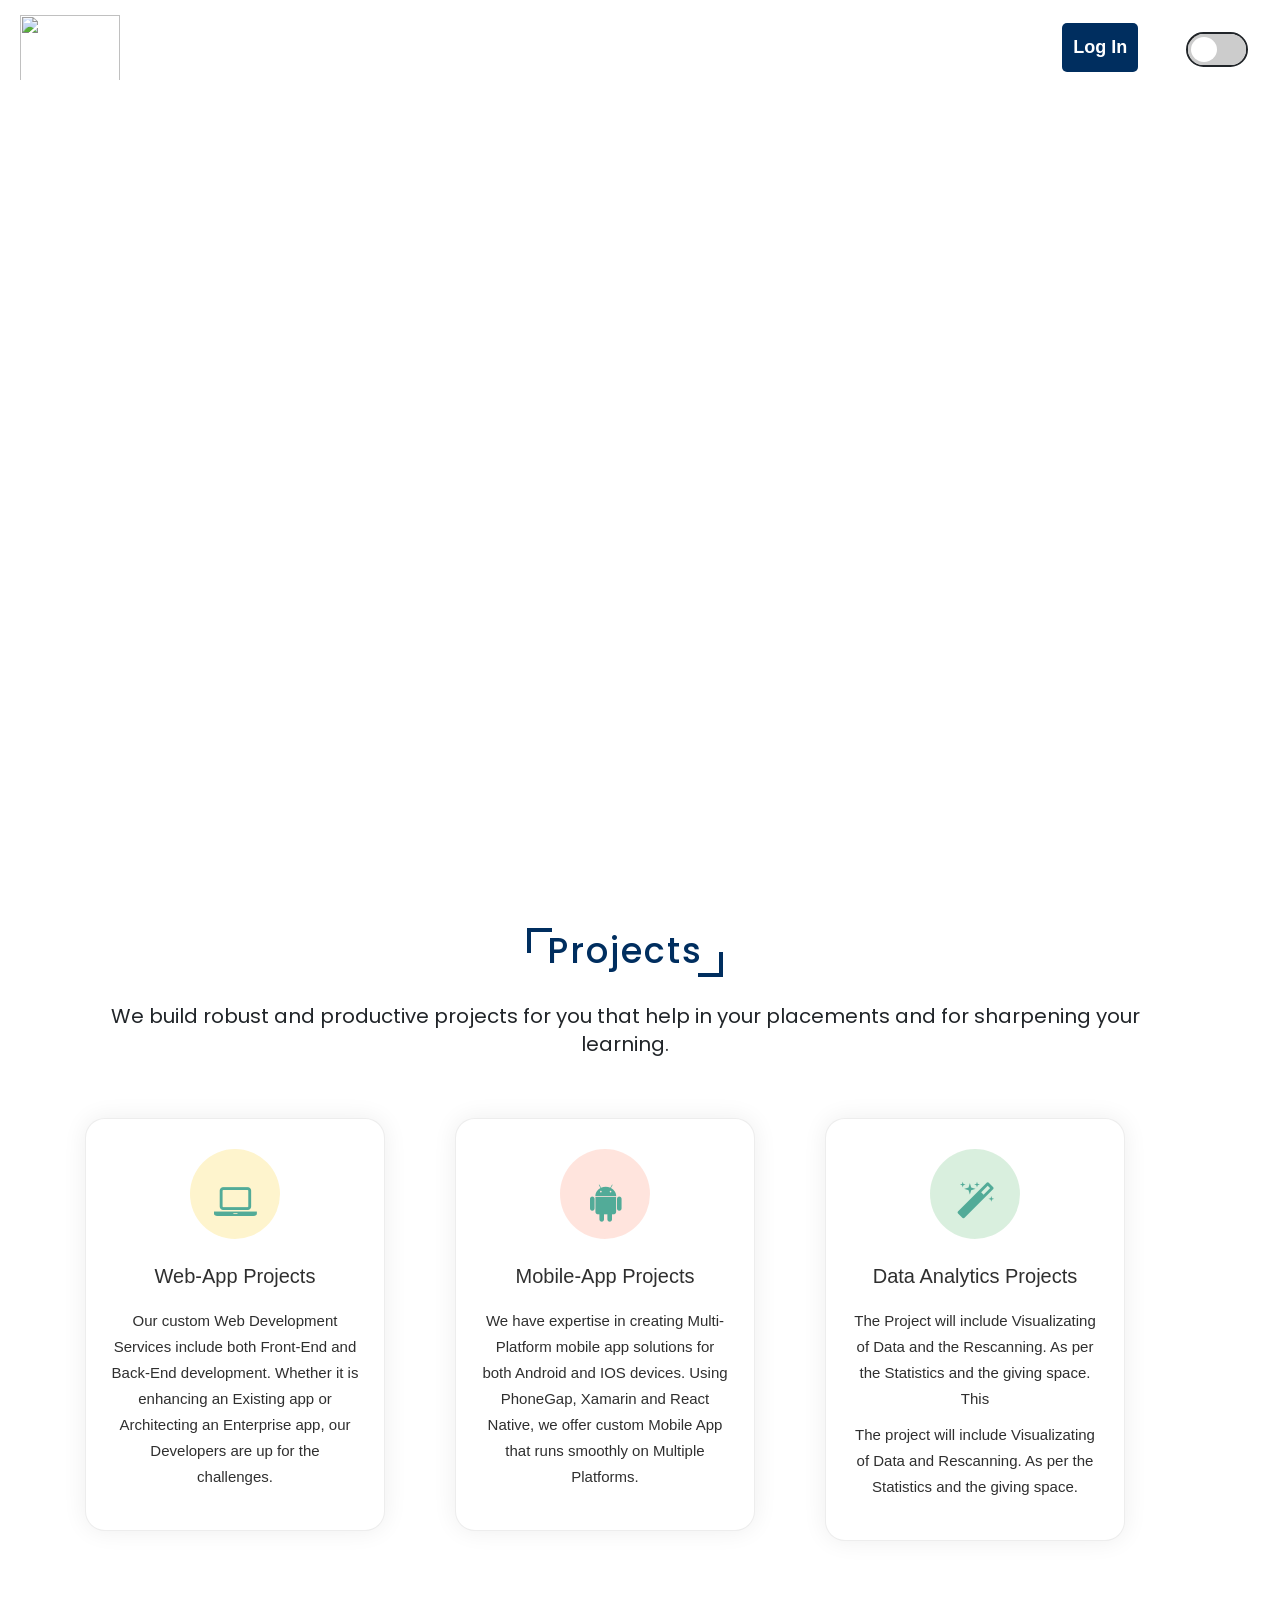
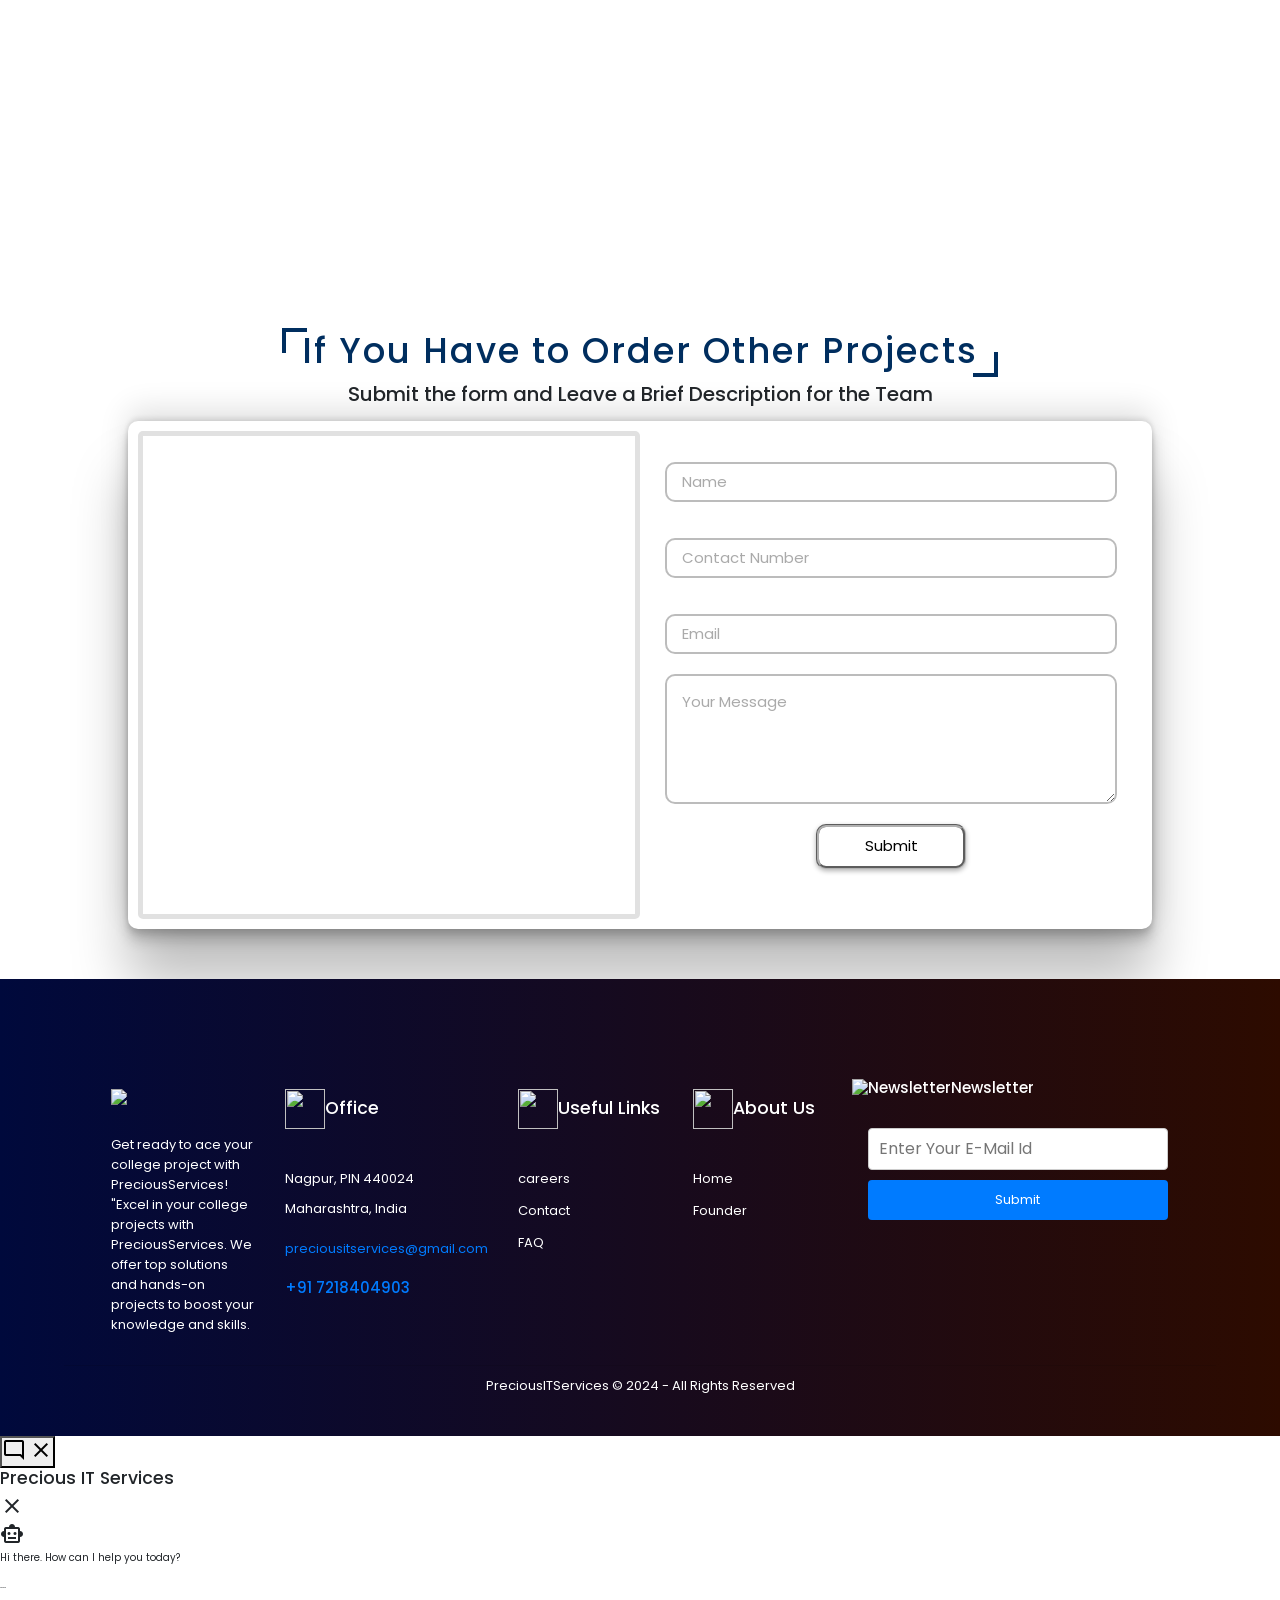
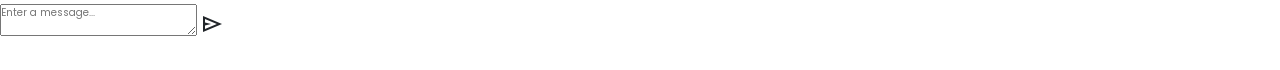
==== commit f7594992: "Merge a152e6cb2425184b10c2321178df443e077f774a into 5b6c2d8286fabc5b731d58580f88ff2a3cc4f952" ====
--- a/index.html
+++ b/index.html
@@ -46,7 +46,7 @@
     <link href="lib/owlcarousel/assets/owl.carousel.min.css" rel="stylesheet" />
     <link href="lib/lightbox/css/lightbox.min.css" rel="stylesheet" />
     <script type="text/javascript" src="https://cdn.jsdelivr.net/npm/@emailjs/browser@3/dist/email.min.js"></script>
-
+    <script src="https://translate.google.com/translate_a/element.js?cb=loadGoogleTranslate" ></script>
     <script type="text/javascript">
       (function () {
         emailjs.init("oUbB-IqXyvbW5JlV9");
@@ -83,6 +83,7 @@
         &nbsp;&nbsp;&nbsp;&nbsp;&nbsp;&nbsp;&nbsp;&nbsp;&nbsp;&nbsp;
         <i class='icons bx bxs-contact'></i>
         <li style="margin-left: 1px;"><a href="#contact">contact</a></li>
+        <li>     <div id="google_element" align="right" >    </div> </li>
         &nbsp;&nbsp;&nbsp;&nbsp;&nbsp;
         <button id="login">Log In</button>
         <h3 id="name"></h3>
@@ -145,12 +146,8 @@
             <h6>Data Analytics Projects</h6>
 
             <p class="text-black">
-              The Project will include Visualizating of Data and 
-              Rescanning. As per the statistics and the giving space, this type of data
-              can be seen in Big Tech Companies & the graph structure optimize
-              the visual.
-
-        
+              The Project will include Visualizating of Data and the
+              Rescanning. As per the Statistics and the giving space. This
             </p>
 
             <p class="text-trans-none">
@@ -343,6 +340,12 @@
   </script> -->
 
     <script>
+    // 
+    function loadGoogleTranslate(){
+                new google.translate.TranslateElement("google_element");
+                
+            }
+
       // Function to scroll to the top smoothly
       function scrollToTop() {
         window.scrollTo({
--- a/main.css
+++ b/main.css
@@ -40,9 +40,29 @@
 body {
   overflow-x: hidden;
 }
-
-.unload {
+select{
+  padding: 1px;
+  background-color: #002e5f;
+  color: white;
+ height: 5vh;
+ width: 17vh;
+}
+option{
+  background-color: #002e5f;
+  color: white;
+}
+.VIpgJd-ZVi9od-ORHb-OEVmcd{
   display: none;
+}
+.VIpgJd-ZVi9od-l4eHX-hSRGPd{
+  display: none;
+}  
+.skiptranslate{
+  font-size: 0;
+
+}
+body {
+  top: 0px !important; 
 }
 
 .loader {
@@ -635,7 +655,18 @@
     font-family: "Segoe UI", Tahoma, Geneva, Verdana, sans-serif;
     font-weight: 600;
   }
-
+  select{
+    padding: 1px;
+    background-color: #00093c;
+    color: white;
+   /* height: 50vh; */
+   width: 12vh;
+   border: 1px solid black;
+  }
+  option{
+    background-color: #00093c;
+    color: white;
+  }
   .header .navbar ul button:hover {
     text-decoration: underline;
     background: none;
@@ -1774,7 +1805,18 @@
     height: 65%;
     border-radius: 10px !important;
   }
-
+  /* select{
+    padding: 1px;
+    background-color: white;
+    color: black;
+   height: auto;
+   width: 12vh;
+   border: 1px solid black;
+  }
+  option{
+    background-color: white;
+    color: black;
+  } */
   .chatbot__box {
     height: 100%;
     padding: 0.5em;
--- a/main.css
+++ b/main.css
@@ -40,9 +40,29 @@
 body {
   overflow-x: hidden;
 }
-
-.unload {
+select{
+  padding: 1px;
+  background-color: #002e5f;
+  color: white;
+ height: 5vh;
+ width: 17vh;
+}
+option{
+  background-color: #002e5f;
+  color: white;
+}
+.VIpgJd-ZVi9od-ORHb-OEVmcd{
   display: none;
+}
+.VIpgJd-ZVi9od-l4eHX-hSRGPd{
+  display: none;
+}  
+.skiptranslate{
+  font-size: 0;
+
+}
+body {
+  top: 0px !important; 
 }
 
 .loader {
@@ -635,7 +655,18 @@
     font-family: "Segoe UI", Tahoma, Geneva, Verdana, sans-serif;
     font-weight: 600;
   }
-
+  select{
+    padding: 1px;
+    background-color: #00093c;
+    color: white;
+   /* height: 50vh; */
+   width: 12vh;
+   border: 1px solid black;
+  }
+  option{
+    background-color: #00093c;
+    color: white;
+  }
   .header .navbar ul button:hover {
     text-decoration: underline;
     background: none;
@@ -1774,7 +1805,18 @@
     height: 65%;
     border-radius: 10px !important;
   }
-
+  /* select{
+    padding: 1px;
+    background-color: white;
+    color: black;
+   height: auto;
+   width: 12vh;
+   border: 1px solid black;
+  }
+  option{
+    background-color: white;
+    color: black;
+  } */
   .chatbot__box {
     height: 100%;
     padding: 0.5em;
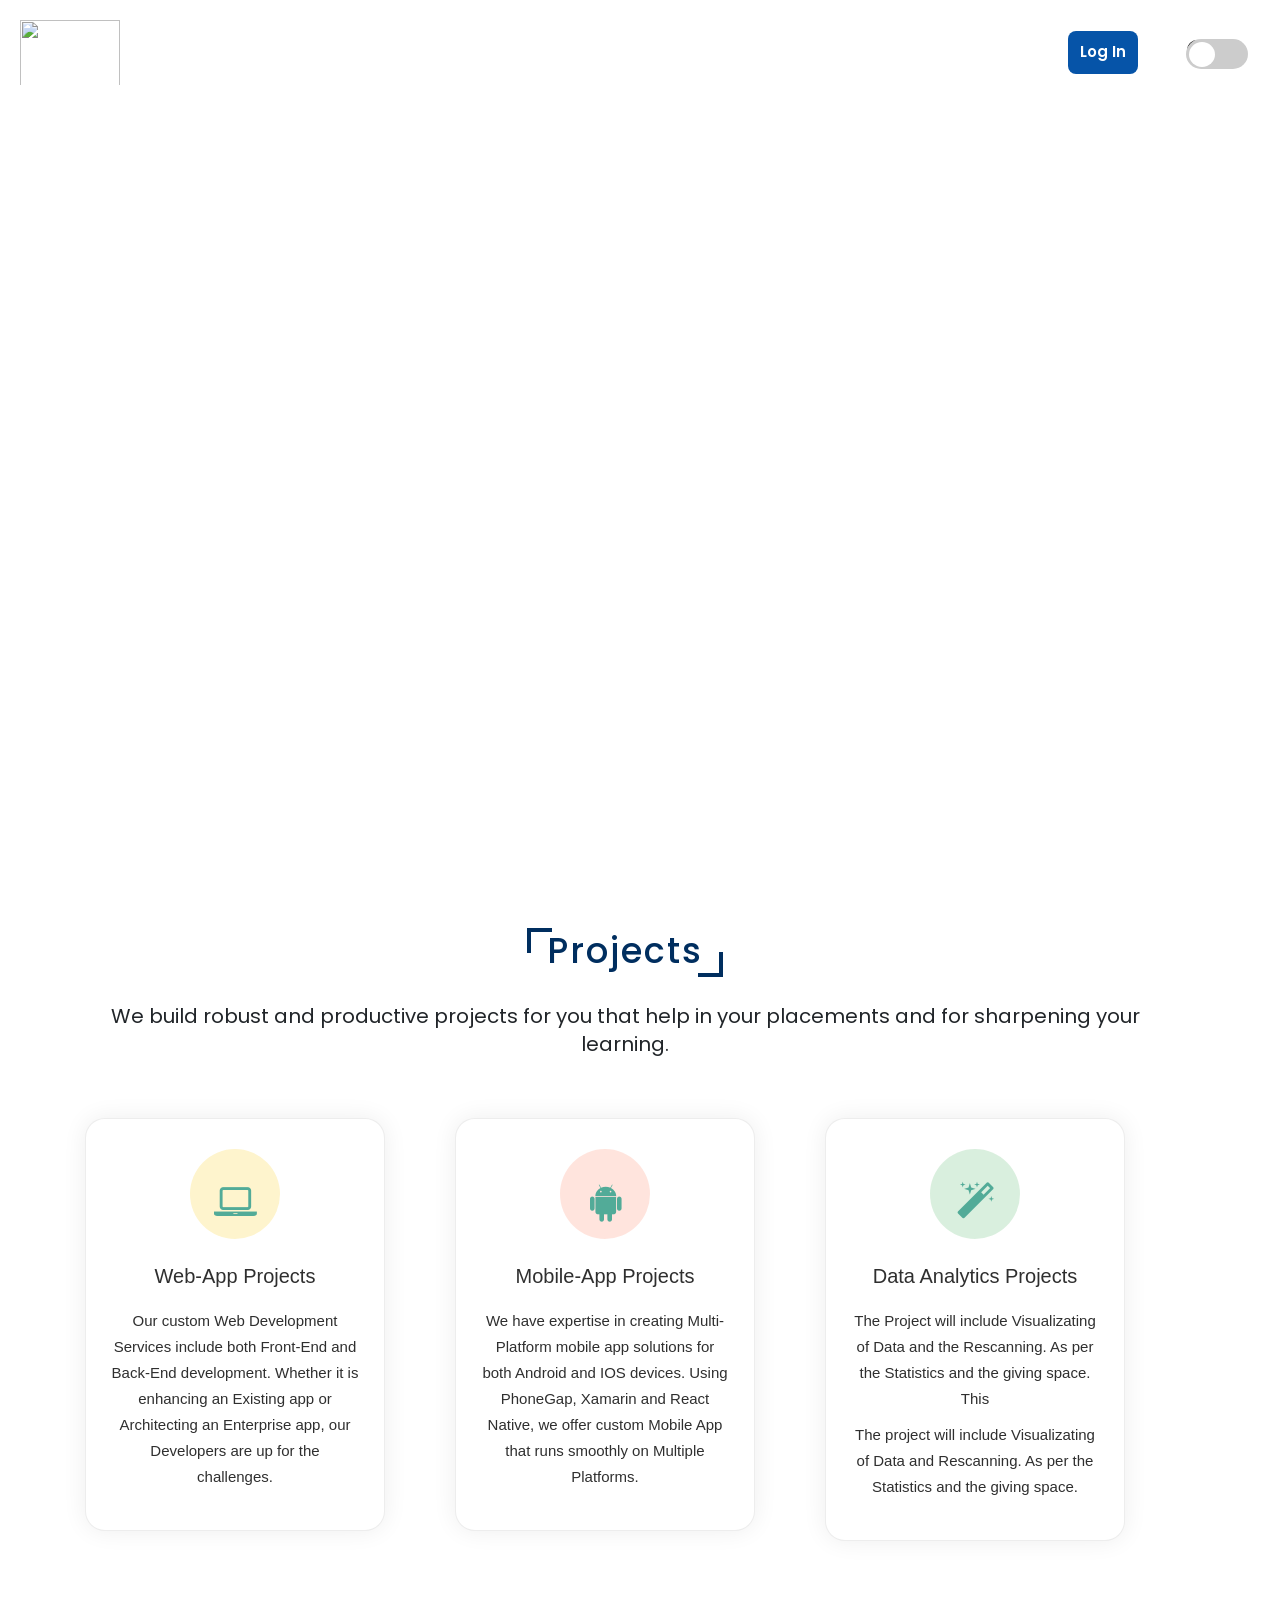
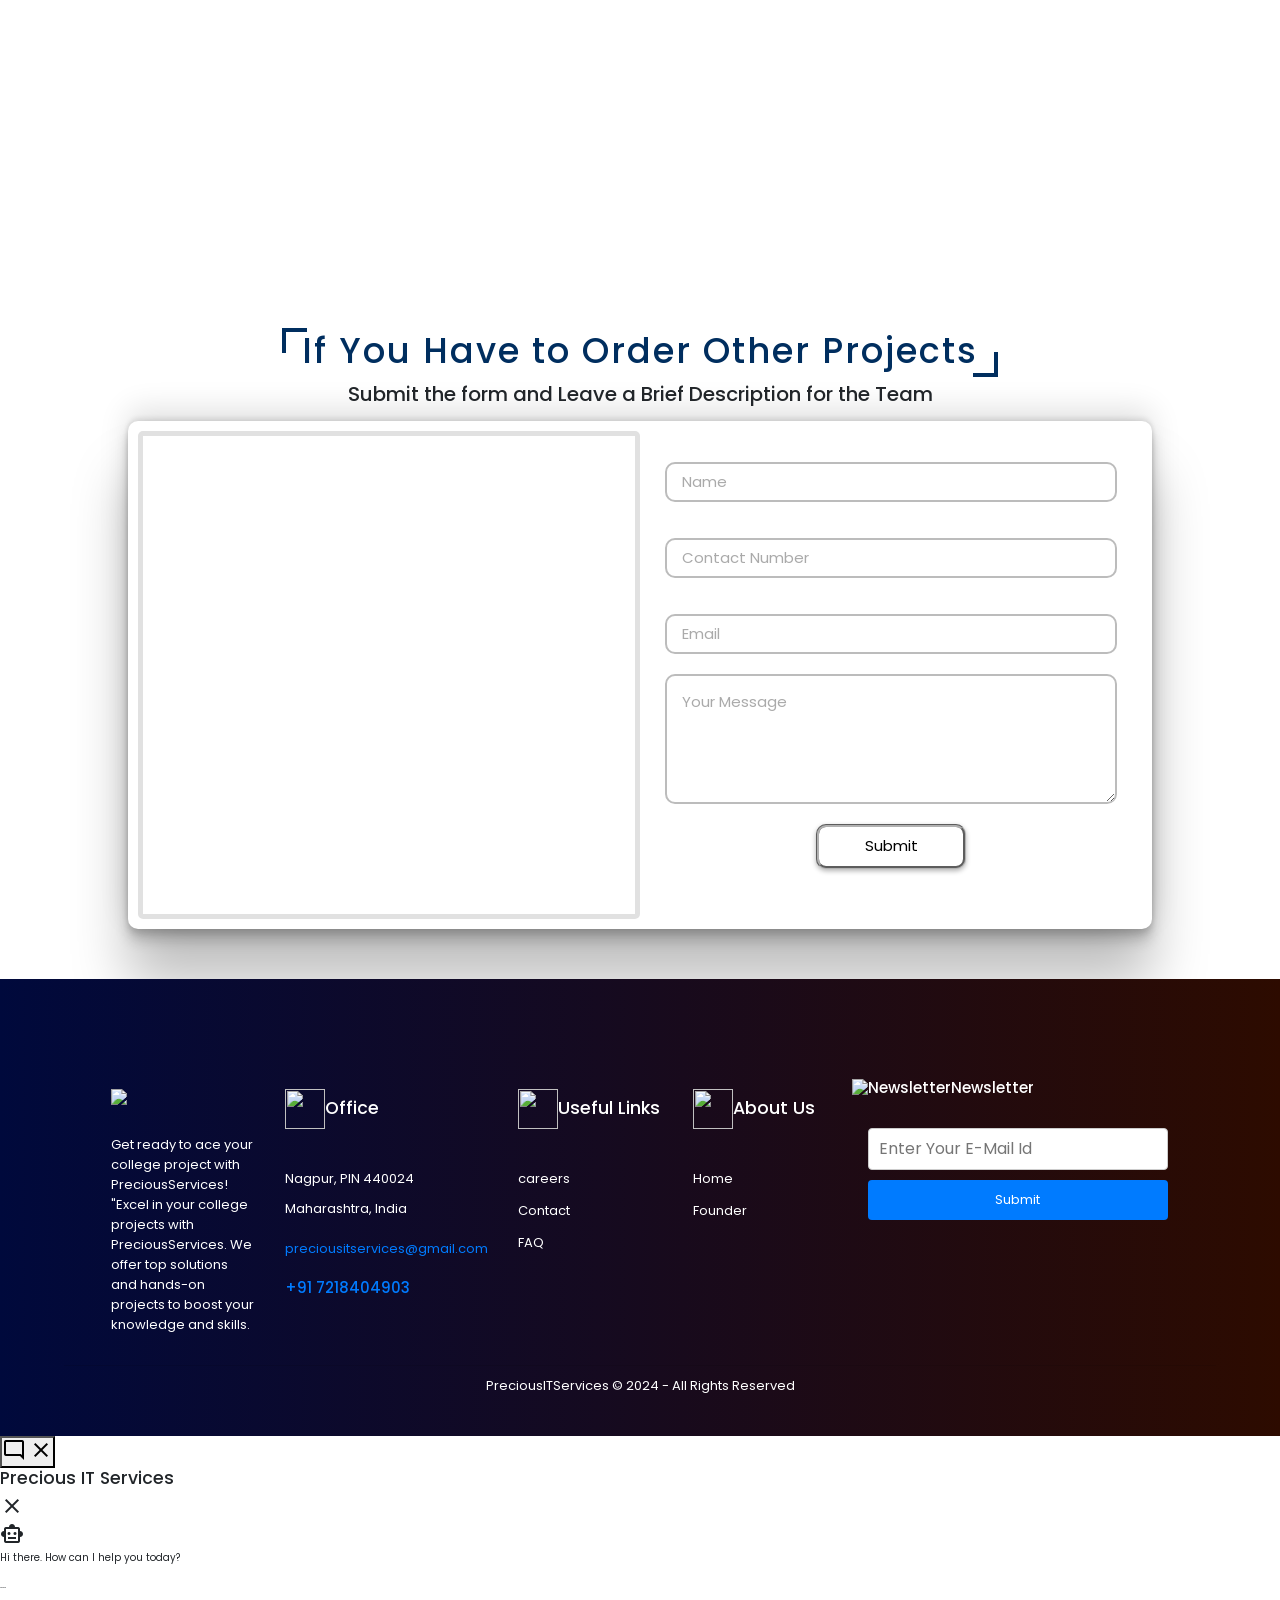
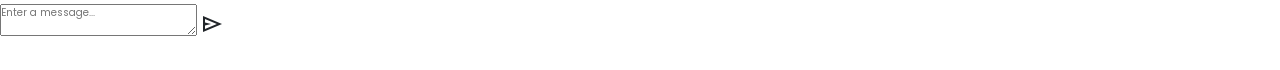
==== commit 596dc023: "Merge b216b6f7007ecdac5d82369c29c60bb172ca9680 into 5b6c2d8286fabc5b731d58580f88ff2a3cc4f952" ====
--- a/index.html
+++ b/index.html
@@ -46,7 +46,7 @@
     <link href="lib/owlcarousel/assets/owl.carousel.min.css" rel="stylesheet" />
     <link href="lib/lightbox/css/lightbox.min.css" rel="stylesheet" />
     <script type="text/javascript" src="https://cdn.jsdelivr.net/npm/@emailjs/browser@3/dist/email.min.js"></script>
-    <script src="https://translate.google.com/translate_a/element.js?cb=loadGoogleTranslate" ></script>
+
     <script type="text/javascript">
       (function () {
         emailjs.init("oUbB-IqXyvbW5JlV9");
@@ -75,16 +75,9 @@
     <div class="fas fa-bars"></div>
     <nav class="navbar">
       <ul>
-        <i class='icons bx bxs-home'></i>
-        <li style="margin-left: 1px;"><a href="#home">home</a></li>
-        &nbsp;&nbsp;&nbsp;&nbsp;&nbsp;&nbsp;&nbsp;&nbsp;&nbsp;&nbsp;
-        <i class='icons bx bx-laptop'></i>
-        <li style="margin-left: 1px;"><a href="./backend/public/index.html">Projects</a></li>
-        &nbsp;&nbsp;&nbsp;&nbsp;&nbsp;&nbsp;&nbsp;&nbsp;&nbsp;&nbsp;
-        <i class='icons bx bxs-contact'></i>
-        <li style="margin-left: 1px;"><a href="#contact">contact</a></li>
-        <li>     <div id="google_element" align="right" >    </div> </li>
-        &nbsp;&nbsp;&nbsp;&nbsp;&nbsp;
+        <li><a href="#home">Home</a></li>
+        <li><a href="./backend/public/index.html">Projects</a></li>
+        <li><a href="#contact">Contact</a></li>
         <button id="login">Log In</button>
         <h3 id="name"></h3>
         <img id="image" onclick="ProfileClicked()" />
@@ -340,12 +333,6 @@
   </script> -->
 
     <script>
-    // 
-    function loadGoogleTranslate(){
-                new google.translate.TranslateElement("google_element");
-                
-            }
-
       // Function to scroll to the top smoothly
       function scrollToTop() {
         window.scrollTo({
--- a/main.css
+++ b/main.css
@@ -40,29 +40,9 @@
 body {
   overflow-x: hidden;
 }
-select{
-  padding: 1px;
-  background-color: #002e5f;
-  color: white;
- height: 5vh;
- width: 17vh;
-}
-option{
-  background-color: #002e5f;
-  color: white;
-}
-.VIpgJd-ZVi9od-ORHb-OEVmcd{
+
+.unload {
   display: none;
-}
-.VIpgJd-ZVi9od-l4eHX-hSRGPd{
-  display: none;
-}  
-.skiptranslate{
-  font-size: 0;
-
-}
-body {
-  top: 0px !important; 
 }
 
 .loader {
@@ -324,28 +304,20 @@
 
 
 }
-
-.header .navbar ul .icons {
-  font-size: 25px;
+.header .navbar ul button{
+  padding: 0.7em;
+  width: 7rem;
   color: white;
-}
-
-.header .navbar ul button {
-  /* width: 4vw; */
-  /* height: 4.3vh; */
-  flex-wrap: wrap;
-  /* background: transparent; */
-  color: rgb(255, 255, 255);
-  font-size: large;
-  /* border: 0.5px solid white; */
-  font-family: "Segoe UI", Tahoma, Geneva, Verdana, sans-serif;
+  background-color: #0654a8;
+  font-size: 1.5rem;
+  border: none;
+  cursor: pointer;
+  margin: 0.7em 0;
   font-weight: 600;
-  /* padding: 8em 5em; */
-  border-radius: 5px;
-  border: none;
-  background-color: #002e5f;
-  padding: 0.6em;
-}
+  border-radius: 8px;
+  font-family: inherit;
+}
+
 
 .header .navbar ul button:hover {
   background-color: #227ebb;
@@ -388,10 +360,14 @@
 .header .navbar ul li a {
   font-size: 2rem;
   color: #fff;
+  margin: 0rem 1rem;
 }
 
 .header .navbar ul li a:hover {
-  color: #2d5c6b;
+  color: #E3F2FD;
+  /* font-weight: bold; */
+  /* text-shadow: #00bfff; */
+  text-shadow: 0 0 2px #fff,0 0 2px #fff,0 0 2px #fff,0 0 5px #228dff,0 0 5px #228dff,0 0 10px #228dff;
   text-decoration: underline;
 }
 
@@ -655,18 +631,7 @@
     font-family: "Segoe UI", Tahoma, Geneva, Verdana, sans-serif;
     font-weight: 600;
   }
-  select{
-    padding: 1px;
-    background-color: #00093c;
-    color: white;
-   /* height: 50vh; */
-   width: 12vh;
-   border: 1px solid black;
-  }
-  option{
-    background-color: #00093c;
-    color: white;
-  }
+
   .header .navbar ul button:hover {
     text-decoration: underline;
     background: none;
@@ -1805,18 +1770,7 @@
     height: 65%;
     border-radius: 10px !important;
   }
-  /* select{
-    padding: 1px;
-    background-color: white;
-    color: black;
-   height: auto;
-   width: 12vh;
-   border: 1px solid black;
-  }
-  option{
-    background-color: white;
-    color: black;
-  } */
+
   .chatbot__box {
     height: 100%;
     padding: 0.5em;
@@ -1870,10 +1824,11 @@
 
 .theme-switch {
   display: inline-block;
-  height: 35px;
+  height: 30px;
   position: relative;
   width: 62px;
   margin-bottom: 20px;
+  border: none;
 }
 
 .theme-switch input {
--- a/main.css
+++ b/main.css
@@ -40,29 +40,9 @@
 body {
   overflow-x: hidden;
 }
-select{
-  padding: 1px;
-  background-color: #002e5f;
-  color: white;
- height: 5vh;
- width: 17vh;
-}
-option{
-  background-color: #002e5f;
-  color: white;
-}
-.VIpgJd-ZVi9od-ORHb-OEVmcd{
+
+.unload {
   display: none;
-}
-.VIpgJd-ZVi9od-l4eHX-hSRGPd{
-  display: none;
-}  
-.skiptranslate{
-  font-size: 0;
-
-}
-body {
-  top: 0px !important; 
 }
 
 .loader {
@@ -324,28 +304,20 @@
 
 
 }
-
-.header .navbar ul .icons {
-  font-size: 25px;
+.header .navbar ul button{
+  padding: 0.7em;
+  width: 7rem;
   color: white;
-}
-
-.header .navbar ul button {
-  /* width: 4vw; */
-  /* height: 4.3vh; */
-  flex-wrap: wrap;
-  /* background: transparent; */
-  color: rgb(255, 255, 255);
-  font-size: large;
-  /* border: 0.5px solid white; */
-  font-family: "Segoe UI", Tahoma, Geneva, Verdana, sans-serif;
+  background-color: #0654a8;
+  font-size: 1.5rem;
+  border: none;
+  cursor: pointer;
+  margin: 0.7em 0;
   font-weight: 600;
-  /* padding: 8em 5em; */
-  border-radius: 5px;
-  border: none;
-  background-color: #002e5f;
-  padding: 0.6em;
-}
+  border-radius: 8px;
+  font-family: inherit;
+}
+
 
 .header .navbar ul button:hover {
   background-color: #227ebb;
@@ -388,10 +360,14 @@
 .header .navbar ul li a {
   font-size: 2rem;
   color: #fff;
+  margin: 0rem 1rem;
 }
 
 .header .navbar ul li a:hover {
-  color: #2d5c6b;
+  color: #E3F2FD;
+  /* font-weight: bold; */
+  /* text-shadow: #00bfff; */
+  text-shadow: 0 0 2px #fff,0 0 2px #fff,0 0 2px #fff,0 0 5px #228dff,0 0 5px #228dff,0 0 10px #228dff;
   text-decoration: underline;
 }
 
@@ -655,18 +631,7 @@
     font-family: "Segoe UI", Tahoma, Geneva, Verdana, sans-serif;
     font-weight: 600;
   }
-  select{
-    padding: 1px;
-    background-color: #00093c;
-    color: white;
-   /* height: 50vh; */
-   width: 12vh;
-   border: 1px solid black;
-  }
-  option{
-    background-color: #00093c;
-    color: white;
-  }
+
   .header .navbar ul button:hover {
     text-decoration: underline;
     background: none;
@@ -1805,18 +1770,7 @@
     height: 65%;
     border-radius: 10px !important;
   }
-  /* select{
-    padding: 1px;
-    background-color: white;
-    color: black;
-   height: auto;
-   width: 12vh;
-   border: 1px solid black;
-  }
-  option{
-    background-color: white;
-    color: black;
-  } */
+
   .chatbot__box {
     height: 100%;
     padding: 0.5em;
@@ -1870,10 +1824,11 @@
 
 .theme-switch {
   display: inline-block;
-  height: 35px;
+  height: 30px;
   position: relative;
   width: 62px;
   margin-bottom: 20px;
+  border: none;
 }
 
 .theme-switch input {
